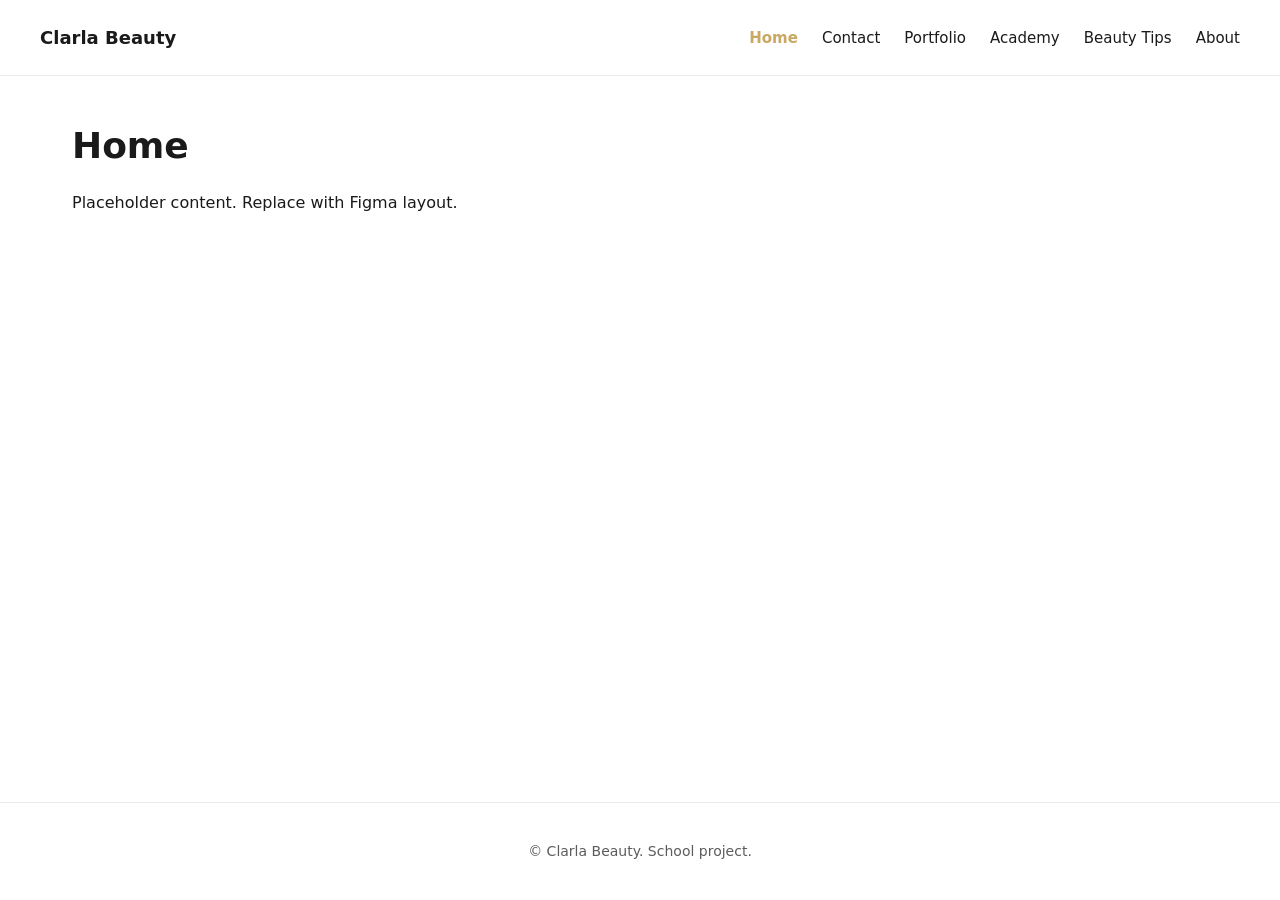
==== index.html @ 7d1fdd3d "add initial boilerplate with vanilla JS and CSS" ====
<!DOCTYPE html>
<html lang="en">
  <head>
    <meta charset="UTF-8" />
    <meta name="viewport" content="width=device-width, initial-scale=1.0" />
    <title>Clarla Beauty — Home</title>
    <link rel="stylesheet" href="css/global.css" />
    <link rel="stylesheet" href="css/pages/home.css" />
  </head>
  <body class="page-home">
    <header class="site-header">
      <div class="site-header__inner">
        <a class="site-logo" href="index.html">Clarla Beauty</a>
        <nav class="site-nav" aria-label="Main">
          <ul>
            <li><a href="index.html" aria-current="page">Home</a></li>
            <li><a href="contact.html">Contact</a></li>
            <li><a href="portfolio.html">Portfolio</a></li>
            <li><a href="academy.html">Academy</a></li>
            <li><a href="beauty-tips.html">Beauty Tips</a></li>
            <li><a href="about.html">About</a></li>
          </ul>
        </nav>
      </div>
    </header>

    <main class="site-main" id="main">
      <h1 class="page-title">Home</h1>
      <p>Placeholder content. Replace with Figma layout.</p>
    </main>

    <footer class="site-footer">
      <p>&copy; Clarla Beauty. School project.</p>
    </footer>

    <script src="js/main.js"></script>
  </body>
</html>
---- css/global.css ----
/* --------------------------------------------------------------------------
   Global: variables, reset, shared layout (nav, footer)
   Breakpoint: 1280px — below = mobile, 1280px+ = desktop
   -------------------------------------------------------------------------- */

:root {
  --bp-desktop: 1280px;

  --color-bg: #ffffff;
  --color-text: #1a1a1a;
  --color-text-muted: #5c5c5c;
  --color-accent: #c9a962;

  --font-sans: system-ui, -apple-system, "Segoe UI", Roboto, Helvetica, Arial,
    sans-serif;

  --space-xs: 0.5rem;
  --space-sm: 1rem;
  --space-md: 1.5rem;
  --space-lg: 2rem;
  --space-xl: 3rem;

  --header-height: 3.5rem;
  --content-max-width: 1200px;
}

*,
*::before,
*::after {
  box-sizing: border-box;
}

html {
  -webkit-text-size-adjust: 100%;
}

body {
  margin: 0;
  min-height: 100vh;
  display: flex;
  flex-direction: column;
  font-family: var(--font-sans);
  font-size: 1rem;
  line-height: 1.5;
  color: var(--color-text);
  background-color: var(--color-bg);
}

img {
  max-width: 100%;
  height: auto;
  display: block;
}

a {
  color: inherit;
  text-decoration-thickness: 1px;
  text-underline-offset: 0.2em;
}

a:hover {
  color: var(--color-accent);
}

/* Mobile-first: default styles apply below 1280px */
.site-header {
  position: sticky;
  top: 0;
  z-index: 100;
  min-height: var(--header-height);
  padding: var(--space-sm) var(--space-md);
  background-color: var(--color-bg);
  border-bottom: 1px solid rgba(0, 0, 0, 0.08);
}

.site-header__inner {
  max-width: var(--content-max-width);
  margin: 0 auto;
  display: flex;
  flex-wrap: wrap;
  align-items: center;
  justify-content: space-between;
  gap: var(--space-sm);
}

.site-logo {
  font-weight: 700;
  font-size: 1.125rem;
  text-decoration: none;
}

.site-logo:hover {
  color: var(--color-text);
}

.site-nav ul {
  list-style: none;
  margin: 0;
  padding: 0;
  display: flex;
  flex-wrap: wrap;
  gap: var(--space-sm) var(--space-md);
}

.site-nav a {
  text-decoration: none;
  font-size: 0.9375rem;
}

.site-nav a[aria-current="page"] {
  color: var(--color-accent);
  font-weight: 600;
}

.site-main {
  flex: 1;
  width: 100%;
  max-width: var(--content-max-width);
  margin: 0 auto;
  padding: var(--space-lg) var(--space-md);
}

.site-footer {
  margin-top: auto;
  padding: var(--space-md);
  border-top: 1px solid rgba(0, 0, 0, 0.08);
  font-size: 0.875rem;
  color: var(--color-text-muted);
  text-align: center;
}

.page-title {
  margin: 0 0 var(--space-md);
  font-size: 1.75rem;
  font-weight: 700;
  line-height: 1.2;
}

@media (min-width: 1280px) {
  .site-header {
    padding: var(--space-md) var(--space-lg);
  }

  .site-main {
    padding: var(--space-xl) var(--space-lg);
  }

  .page-title {
    font-size: 2.25rem;
  }
}
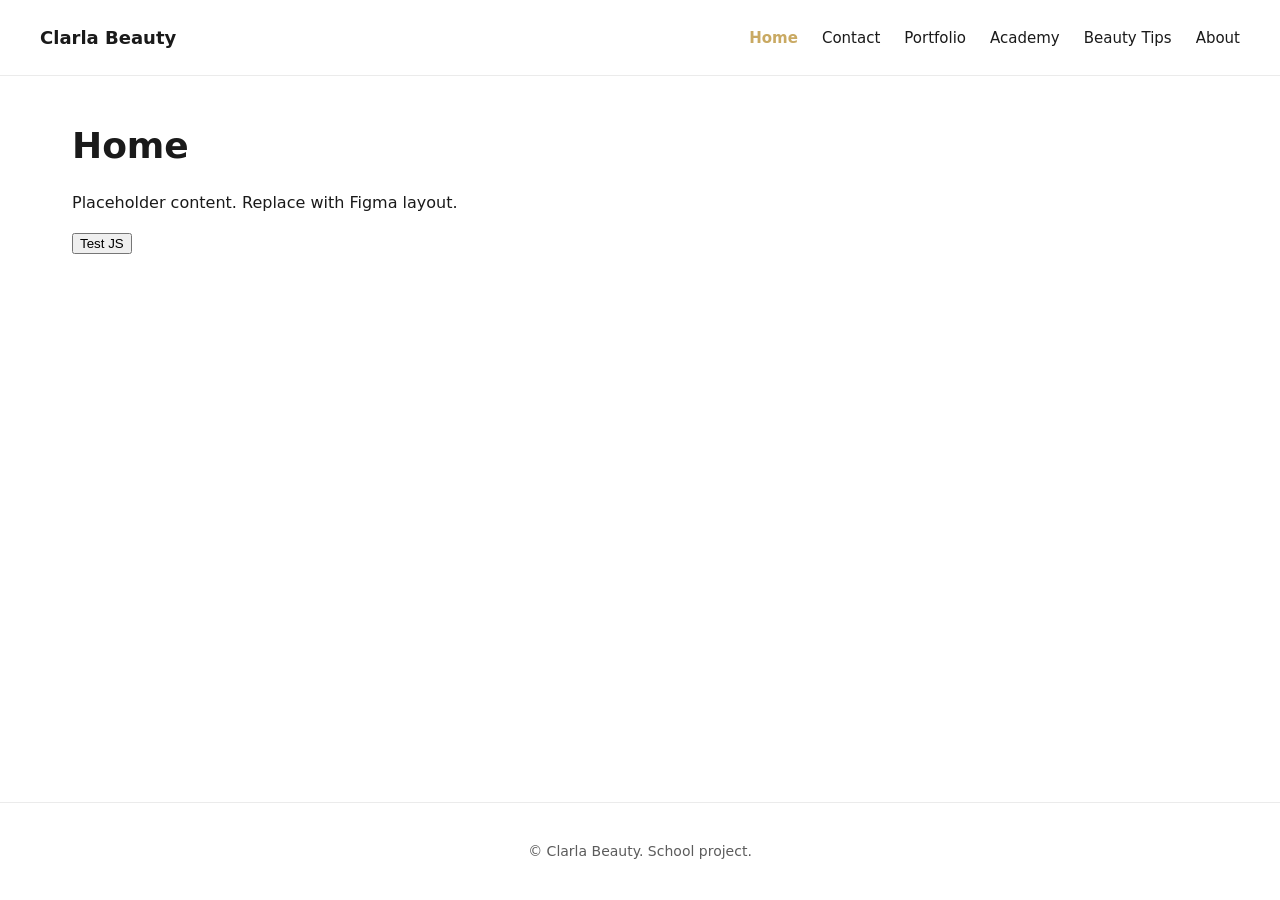
==== commit 1c6ef3d1: "add JS listening and test" ====
--- a/index.html
+++ b/index.html
@@ -27,6 +27,8 @@
     <main class="site-main" id="main">
       <h1 class="page-title">Home</h1>
       <p>Placeholder content. Replace with Figma layout.</p>
+
+      <button class="button" id="test-js">Test JS</button>
     </main>
 
     <footer class="site-footer">
--- a/css/pages/home.css
+++ b/css/pages/home.css
@@ -0,0 +1,4 @@
+/* Home — index.html */
+.page-home .site-main {
+  /* Page-specific layout overrides go here */
+}
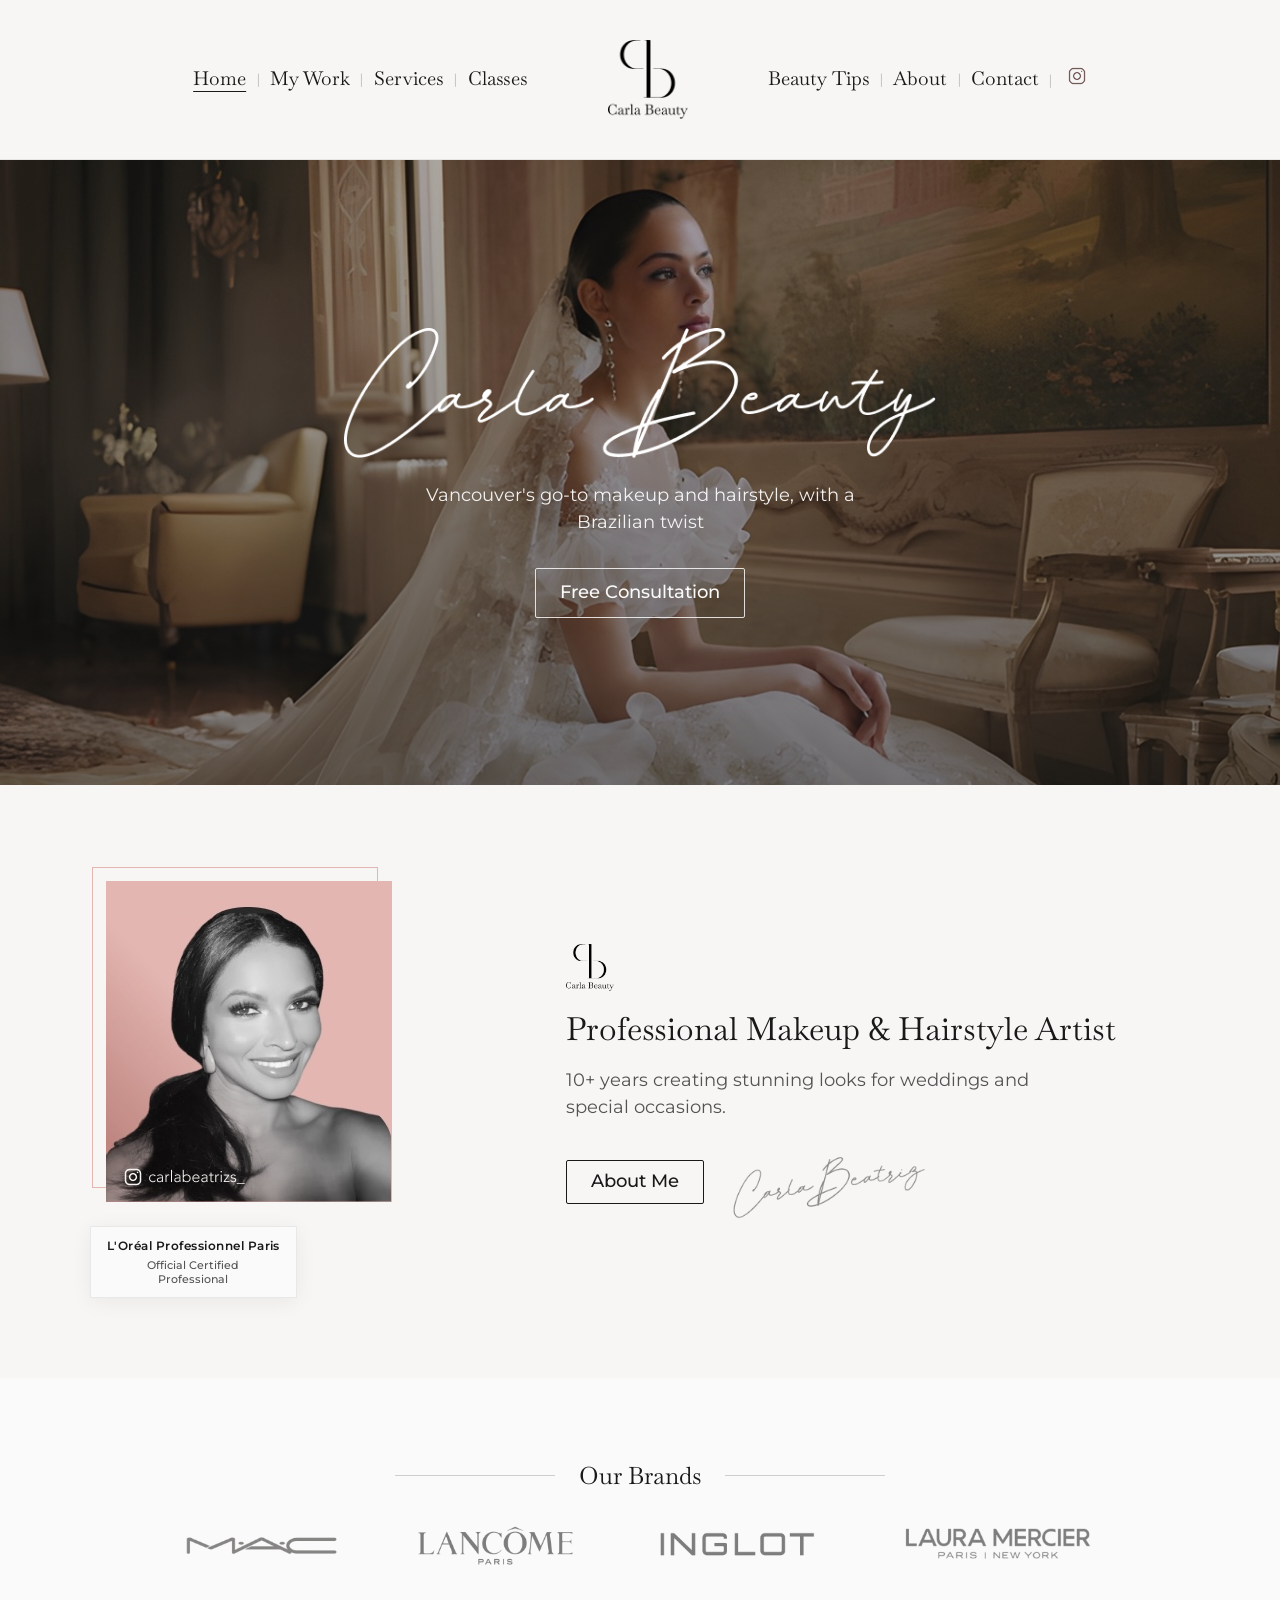
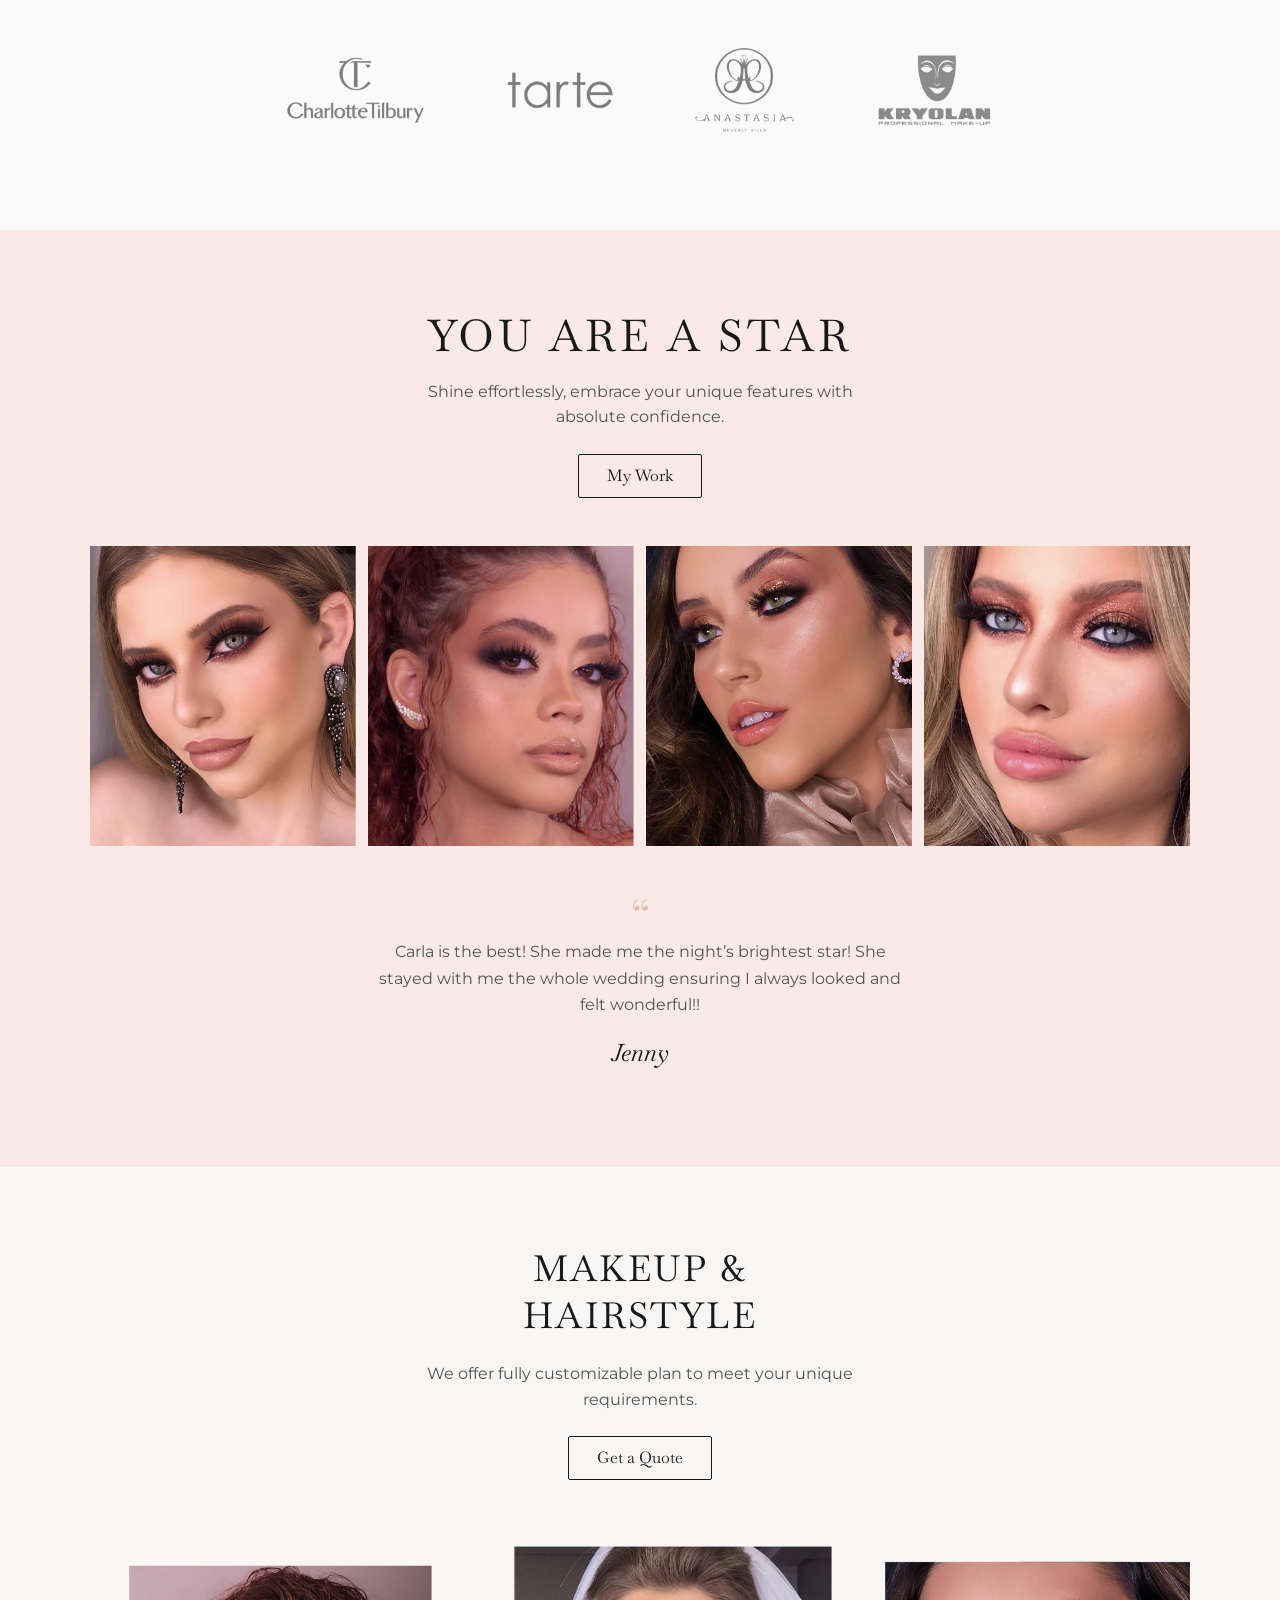
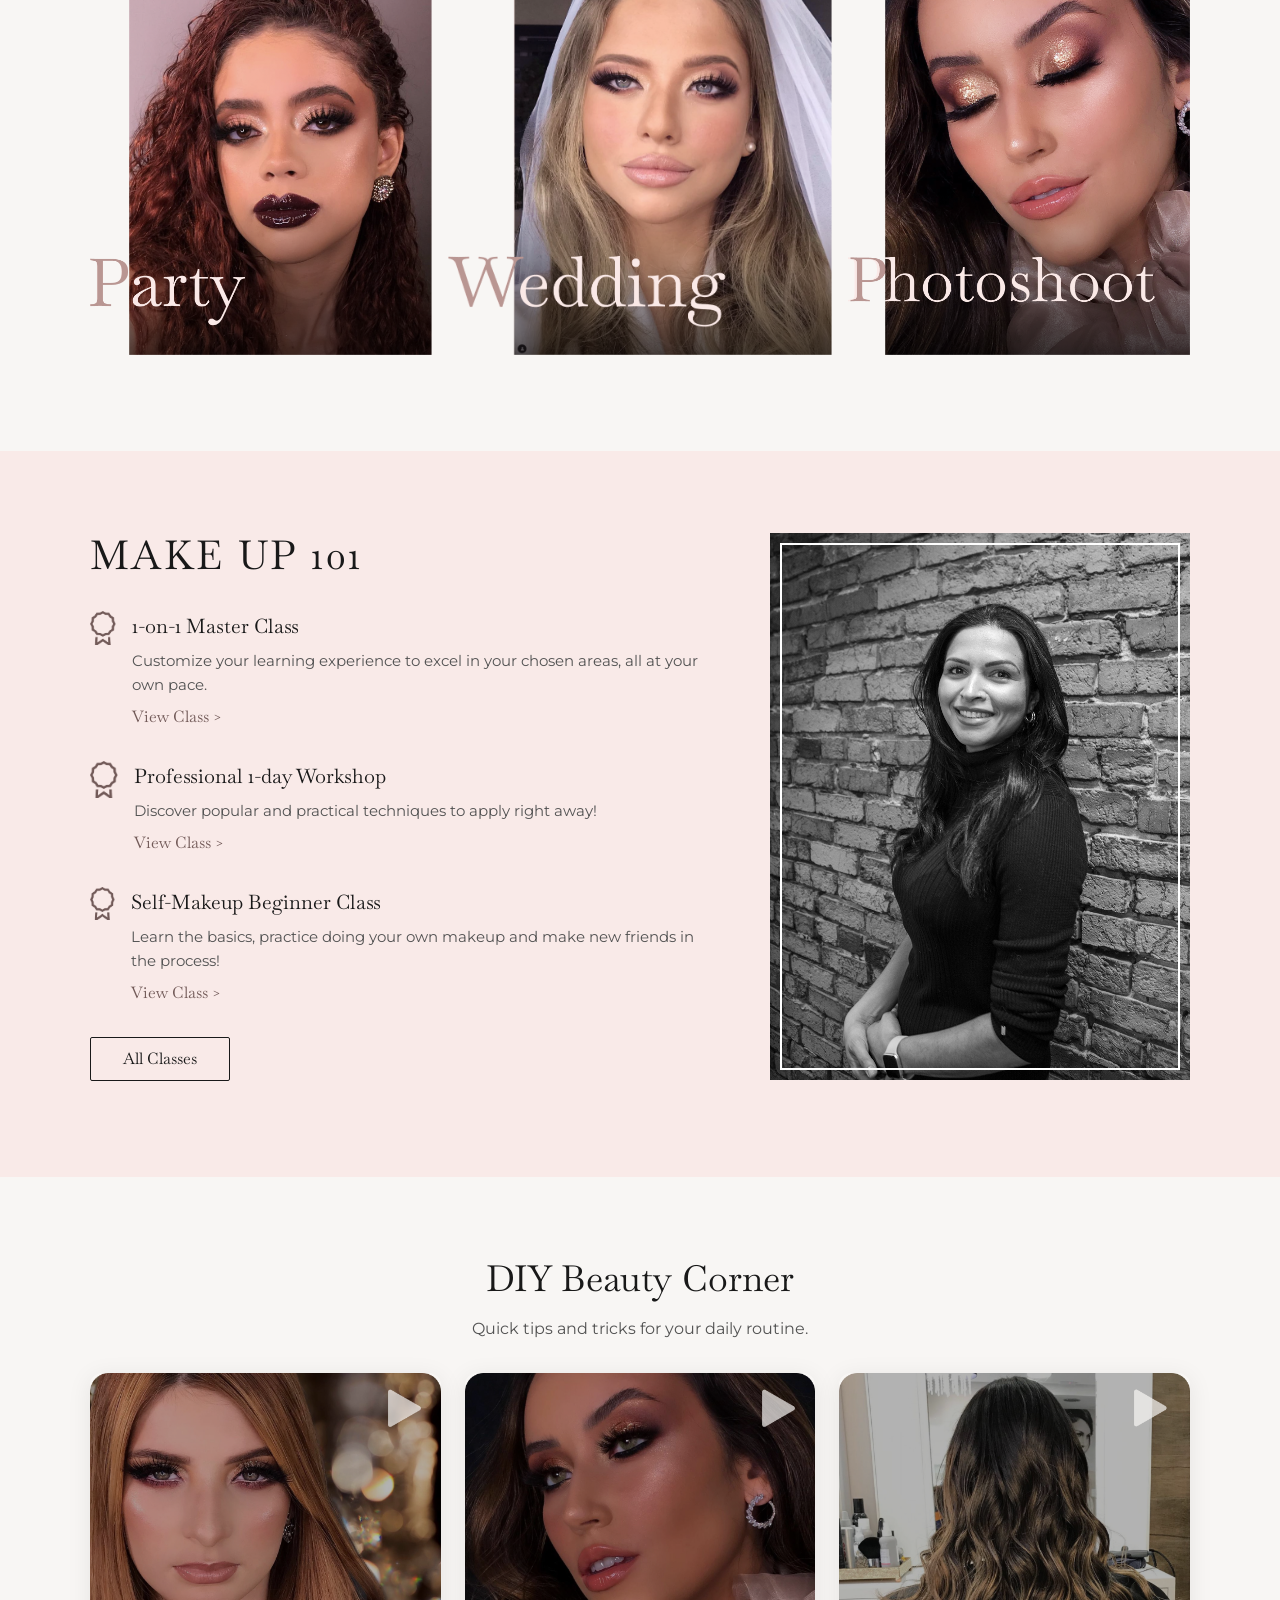
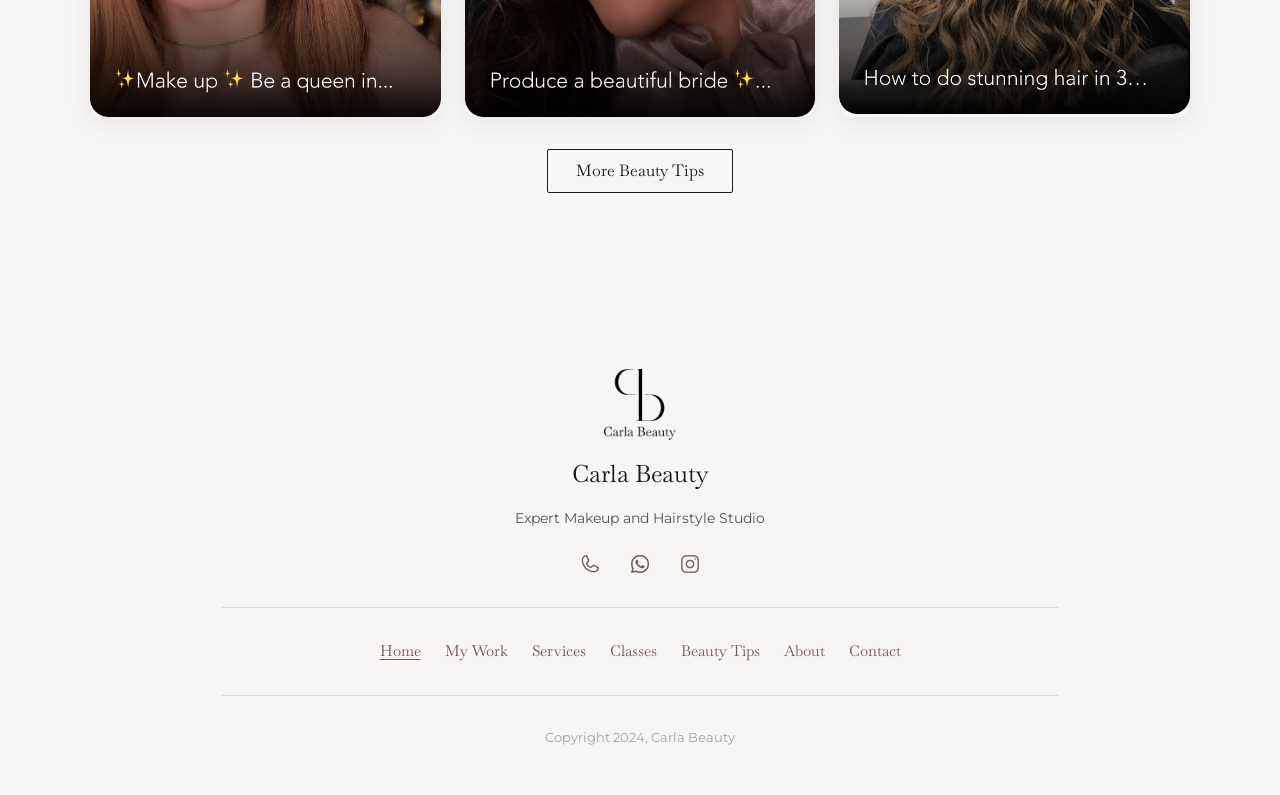
==== commit 739e8e97: "init homepage development" ====
--- a/index.html
+++ b/index.html
@@ -3,36 +3,545 @@
   <head>
     <meta charset="UTF-8" />
     <meta name="viewport" content="width=device-width, initial-scale=1.0" />
-    <title>Clarla Beauty — Home</title>
+    <title>Carla Beauty — Home</title>
+    <link rel="preconnect" href="https://fonts.googleapis.com" />
+    <link rel="preconnect" href="https://fonts.gstatic.com" crossorigin />
     <link rel="stylesheet" href="css/global.css" />
     <link rel="stylesheet" href="css/pages/home.css" />
   </head>
   <body class="page-home">
-    <header class="site-header">
-      <div class="site-header__inner">
-        <a class="site-logo" href="index.html">Clarla Beauty</a>
-        <nav class="site-nav" aria-label="Main">
+    <!-- NAV BAR -->
+    <header class="site-header site-header--split">
+      <div class="site-header__inner site-header__inner--split">
+        <button
+          type="button"
+          class="site-header__burger"
+          id="menu-open"
+          aria-expanded="false"
+          aria-controls="mobile-menu"
+          aria-label="Open menu"
+        >
+          <img
+            class="site-header__burger-icon"
+            src="assets/images/icon-burger.png"
+            width="22"
+            height="16"
+            alt=""
+          />
+        </button>
+
+        <nav class="site-nav site-nav--left site-nav--desktop" aria-label="Primary">
           <ul>
-            <li><a href="index.html" aria-current="page">Home</a></li>
-            <li><a href="contact.html">Contact</a></li>
-            <li><a href="portfolio.html">Portfolio</a></li>
-            <li><a href="academy.html">Academy</a></li>
+            <li>
+              <a href="index.html" aria-current="page">Home</a>
+            </li>
+            <li><a href="portfolio.html">My Work</a></li>
+            <li><a href="contact.html">Services</a></li>
+            <li><a href="academy.html">Classes</a></li>
+          </ul>
+        </nav>
+
+        <a class="site-logo site-logo--mark" href="index.html">
+          <img
+            src="assets/images/squared-logo.png"
+            width="120"
+            height="120"
+            alt="Carla Beauty — Home"
+          />
+        </a>
+
+        <nav class="site-nav site-nav--right site-nav--desktop" aria-label="Secondary">
+          <ul>
             <li><a href="beauty-tips.html">Beauty Tips</a></li>
             <li><a href="about.html">About</a></li>
+            <li><a href="contact.html">Contact</a></li>
+            <li>
+              <a
+                class="site-nav__social"
+                href="https://www.instagram.com/"
+                rel="noopener noreferrer"
+                target="_blank"
+                aria-label="Instagram"
+              >
+                <img
+                  class="site-nav__ig"
+                  src="assets/images/icon-instagram.png"
+                  width="20"
+                  height="20"
+                  alt=""
+                />
+              </a>
+            </li>
           </ul>
         </nav>
+
+        <a
+          class="site-header__ig-mobile"
+          href="https://www.instagram.com/"
+          rel="noopener noreferrer"
+          target="_blank"
+          aria-label="Instagram"
+        >
+          <img
+            class="site-header__ig-mobile-icon"
+            src="assets/images/icon-instagram.png"
+            width="22"
+            height="22"
+            alt=""
+          />
+        </a>
       </div>
     </header>
 
-    <main class="site-main" id="main">
-      <h1 class="page-title">Home</h1>
-      <p>Placeholder content. Replace with Figma layout.</p>
-
-      <button class="button" id="test-js">Test JS</button>
+    <!-- Full-screen mobile menu -->
+    <div
+      class="mobile-menu"
+      id="mobile-menu"
+      role="dialog"
+      aria-modal="true"
+      aria-labelledby="mobile-menu-title"
+      hidden
+    >
+      <div class="mobile-menu__panel">
+        <button
+          type="button"
+          class="mobile-menu__close"
+          id="menu-close"
+          aria-label="Close menu"
+        >
+          <img
+            class="mobile-menu__close-icon"
+            src="assets/images/icon-x.png"
+            width="22"
+            height="22"
+            alt=""
+          />
+        </button>
+
+        <h2 id="mobile-menu-title" class="visually-hidden">Main navigation</h2>
+
+        <a class="mobile-menu__logo" href="index.html">
+          <img
+            src="assets/images/squared-logo.png"
+            width="120"
+            height="120"
+            alt="Carla Beauty — Home"
+          />
+        </a>
+
+        <nav class="mobile-menu__nav" aria-label="Mobile">
+          <ul>
+            <li>
+              <a href="index.html" data-menu-link aria-current="page">Home</a>
+            </li>
+            <li><a href="portfolio.html" data-menu-link>My Work</a></li>
+            <li><a href="contact.html" data-menu-link>Services</a></li>
+            <li><a href="academy.html" data-menu-link>Classes</a></li>
+            <li><a href="beauty-tips.html" data-menu-link>Beauty Tips</a></li>
+            <li><a href="about.html" data-menu-link>About</a></li>
+            <li><a href="contact.html" data-menu-link>Contact</a></li>
+          </ul>
+        </nav>
+
+        <div class="mobile-menu__footer">
+          <div class="mobile-menu__social">
+            <a
+              class="mobile-menu__social-link"
+              href="tel:+16045550100"
+              aria-label="Phone"
+            >
+              <img
+                class="mobile-menu__social-img"
+                src="assets/images/icon-phone.png"
+                width="24"
+                height="24"
+                alt=""
+              />
+            </a>
+            <a
+              class="mobile-menu__social-link"
+              href="https://wa.me/"
+              rel="noopener noreferrer"
+              target="_blank"
+              aria-label="WhatsApp"
+            >
+              <img
+                class="mobile-menu__social-img"
+                src="assets/images/icon-whatsapp.png"
+                width="24"
+                height="24"
+                alt=""
+              />
+            </a>
+            <a
+              class="mobile-menu__social-link"
+              href="https://www.instagram.com/"
+              rel="noopener noreferrer"
+              target="_blank"
+              aria-label="Instagram"
+            >
+              <img
+                class="mobile-menu__social-img"
+                src="assets/images/icon-instagram.png"
+                width="24"
+                height="24"
+                alt=""
+              />
+            </a>
+          </div>
+          <p class="mobile-menu__tagline">Expert Makeup and Hairstyle Studio</p>
+        </div>
+      </div>
+    </div>
+
+    <main id="main" class="site-main site-main--home">
+      <!-- HERO SECTION -->
+      <section class="home-hero" aria-labelledby="home-hero-heading">
+        <div class="home-hero__bg" aria-hidden="true"></div>
+        <div class="home-hero__content">
+          <h1 id="home-hero-heading" class="visually-hidden">Carla Beauty</h1>
+          <img
+            class="home-hero__script"
+            src="assets/images/home/Scripted%20Text%20-%20Carla%20Beauty.png"
+            width="610"
+            height="190"
+            alt="Carla Beauty"
+          />
+          <p class="home-hero__tagline">
+            Vancouver's go-to makeup and hairstyle, with a Brazilian twist
+          </p>
+          <a class="home-hero__cta" href="contact.html">Free Consultation</a>
+        </div>
+      </section>
+
+      <!-- ABOUT SECTION -->
+      <section class="home-about" aria-labelledby="home-about-heading">
+        <div class="home-about__inner">
+          <div class="home-about__media">
+            <div class="home-about__frame">
+              <img
+                class="home-about__photo"
+                src="assets/images/home/Profile%20Picture.jpg"
+                width="480"
+                height="600"
+                alt="Portrait of the makeup artist"
+                loading="lazy"
+              />
+            </div>
+            <div class="home-about__badge" role="group" aria-label="Certification">
+              <span class="home-about__badge-brand">L'Oréal Professionnel Paris</span>
+              <span class="home-about__badge-text">Official Certified Professional</span>
+            </div>
+          </div>
+
+          <div class="home-about__copy">
+            <p class="home-about__monogram" aria-hidden="true">
+              <img
+                src="assets/images/squared-logo.png"
+                width="56"
+                height="56"
+                alt=""
+              />
+            </p>
+            <h2 id="home-about-heading" class="home-about__title">
+              Professional Makeup &amp; Hairstyle Artist
+            </h2>
+            <p class="home-about__body">
+              10+ years creating stunning looks for weddings and special occasions.
+            </p>
+            <div class="home-about__actions">
+              <a class="home-about__btn" href="about.html">About Me</a>
+              <img
+                class="home-about__signature"
+                src="assets/images/home/CarlaBeatriz%20Signature.png"
+                width="200"
+                height="48"
+                alt="Carla Beatriz"
+                loading="lazy"
+              />
+            </div>
+          </div>
+        </div>
+      </section>
+
+      <section class="home-brands" aria-labelledby="home-brands-heading">
+        <div class="home-brands__inner">
+          <h2 id="home-brands-heading" class="home-brands__title">
+            <span class="home-brands__line" aria-hidden="true"></span>
+            <span class="home-brands__label">Our Brands</span>
+            <span class="home-brands__line" aria-hidden="true"></span>
+          </h2>
+          <div class="home-brands__grid">
+            <img
+              src="assets/images/home/our-brands.png"
+              width="1100"
+              height="360"
+              alt="Brand partners: MAC, Lancôme, Inglot, Laura Mercier, Charlotte Tilbury, Tarte, Anastasia Beverly Hills, Kryolan"
+              loading="lazy"
+            />
+          </div>
+        </div>
+      </section>
+
+      <section class="home-star" aria-labelledby="home-star-heading">
+        <div class="home-star__inner">
+          <h2 id="home-star-heading" class="home-star__title">You are a star</h2>
+          <p class="home-star__lede">
+            Shine effortlessly, embrace your unique features with absolute confidence.
+          </p>
+          <a class="home-star__btn" href="portfolio.html">My Work</a>
+
+          <div class="home-star__gallery">
+            <img
+              src="assets/images/home/gallery-1.jpg"
+              width="400"
+              height="300"
+              alt="Makeup look gallery image 1"
+              loading="lazy"
+            />
+            <img
+              src="assets/images/home/gallery-2.jpg"
+              width="400"
+              height="300"
+              alt="Makeup look gallery image 2"
+              loading="lazy"
+            />
+            <img
+              src="assets/images/home/gallery-3.jpg"
+              width="400"
+              height="300"
+              alt="Makeup look gallery image 3"
+              loading="lazy"
+            />
+            <img
+              src="assets/images/home/gallery-4.jpg"
+              width="400"
+              height="300"
+              alt="Makeup look gallery image 4"
+              loading="lazy"
+            />
+          </div>
+
+          <figure class="home-star__testimonial">
+            <blockquote class="home-star__quote">
+              <span class="home-star__quote-mark" aria-hidden="true">“</span>
+              Carla is the best! She made me the night’s brightest star! She stayed with me
+              the whole wedding ensuring I always looked and felt wonderful!!
+            </blockquote>
+            <figcaption class="home-star__quote-name">Jenny</figcaption>
+          </figure>
+        </div>
+      </section>
+
+      <section class="home-services" aria-labelledby="home-services-heading">
+        <div class="home-services__inner">
+          <h2 id="home-services-heading" class="home-services__title">
+            <span class="home-services__title-line">Makeup &amp;</span>
+            <span class="home-services__title-line">Hairstyle</span>
+          </h2>
+          <p class="home-services__lede">
+            We offer fully customizable plan to meet your unique requirements.
+          </p>
+          <a class="home-services__btn" href="contact.html">Get a Quote</a>
+
+          <div class="home-services__grid">
+            <img
+              class="home-services__cat home-services__cat--party"
+              src="assets/images/home/category-1-party.png"
+              width="400"
+              height="560"
+              alt="Party makeup and hairstyle"
+              loading="lazy"
+            />
+            <img
+              class="home-services__cat home-services__cat--wedding"
+              src="assets/images/home/category-2-wedding.png"
+              width="400"
+              height="640"
+              alt="Wedding makeup and hairstyle"
+              loading="lazy"
+            />
+            <img
+              class="home-services__cat home-services__cat--shoot"
+              src="assets/images/home/category-3-photoshoot.png"
+              width="400"
+              height="560"
+              alt="Photoshoot makeup and hairstyle"
+              loading="lazy"
+            />
+          </div>
+        </div>
+      </section>
+
+      <section class="home-academy" aria-labelledby="home-academy-heading">
+        <div class="home-academy__inner">
+          <div class="home-academy__content">
+            <h2 id="home-academy-heading" class="home-academy__title">Make Up 101</h2>
+            <ul class="home-academy__list">
+              <li class="home-academy__item">
+                <span class="home-academy__item-icon" aria-hidden="true">
+                  <img
+                    src="assets/images/icon-ribbon.png"
+                    width="28"
+                    height="28"
+                    alt=""
+                  />
+                </span>
+                <div class="home-academy__item-body">
+                  <h3 class="home-academy__item-title">1-on-1 Master Class</h3>
+                  <p class="home-academy__item-text">
+                    Customize your learning experience to excel in your chosen areas, all at your own pace.
+                  </p>
+                  <a class="home-academy__item-link" href="academy.html">View Class &gt;</a>
+                </div>
+              </li>
+              <li class="home-academy__item">
+                <span class="home-academy__item-icon" aria-hidden="true">
+                  <img
+                    src="assets/images/icon-ribbon.png"
+                    width="28"
+                    height="28"
+                    alt=""
+                  />
+                </span>
+                <div class="home-academy__item-body">
+                  <h3 class="home-academy__item-title">Professional 1-day Workshop</h3>
+                  <p class="home-academy__item-text">
+                    Discover popular and practical techniques to apply right away!
+                  </p>
+                  <a class="home-academy__item-link" href="academy.html">View Class &gt;</a>
+                </div>
+              </li>
+              <li class="home-academy__item">
+                <span class="home-academy__item-icon" aria-hidden="true">
+                  <img
+                    src="assets/images/icon-ribbon.png"
+                    width="28"
+                    height="28"
+                    alt=""
+                  />
+                </span>
+                <div class="home-academy__item-body">
+                  <h3 class="home-academy__item-title">Self-Makeup Beginner Class</h3>
+                  <p class="home-academy__item-text">
+                    Learn the basics, practice doing your own makeup and make new friends in the process!
+                  </p>
+                  <a class="home-academy__item-link" href="academy.html">View Class &gt;</a>
+                </div>
+              </li>
+            </ul>
+            <a class="home-academy__btn-all" href="academy.html">All Classes</a>
+          </div>
+          <div class="home-academy__media">
+            <div class="home-academy__frame">
+              <img
+                class="home-academy__portrait"
+                src="assets/images/home/portrait.jpg"
+                width="520"
+                height="700"
+                alt="Portrait of Carla at a makeup session"
+                loading="lazy"
+              />
+            </div>
+          </div>
+        </div>
+      </section>
+
+      <section class="home-diy" aria-labelledby="home-diy-heading">
+        <div class="home-diy__inner">
+          <h2 id="home-diy-heading" class="home-diy__title">DIY Beauty Corner</h2>
+          <p class="home-diy__subtitle">Quick tips and tricks for your daily routine.</p>
+          <div class="home-diy__grid">
+            <a class="home-diy__card" href="beauty-tips.html">
+              <img
+                src="assets/images/home/video-1.png"
+                width="400"
+                height="300"
+                alt="Beauty tip video: makeup tutorial preview"
+                loading="lazy"
+              />
+            </a>
+            <a class="home-diy__card" href="beauty-tips.html">
+              <img
+                src="assets/images/home/video-2.png"
+                width="400"
+                height="300"
+                alt="Beauty tip video: bridal look preview"
+                loading="lazy"
+              />
+            </a>
+            <a class="home-diy__card" href="beauty-tips.html">
+              <img
+                src="assets/images/home/video-3.png"
+                width="400"
+                height="300"
+                alt="Beauty tip video: hair styling preview"
+                loading="lazy"
+              />
+            </a>
+          </div>
+          <a class="home-diy__btn" href="beauty-tips.html">More Beauty Tips</a>
+        </div>
+      </section>
     </main>
 
-    <footer class="site-footer">
-      <p>&copy; Clarla Beauty. School project.</p>
+    <footer class="site-footer site-footer--home">
+      <div class="site-footer__inner">
+        <div class="site-footer__brand">
+          <a class="site-footer__logo-link" href="index.html">
+            <img
+              class="site-footer__logo-img"
+              src="assets/images/squared-logo.png"
+              width="72"
+              height="72"
+              alt=""
+            />
+            <span class="site-footer__wordmark">Carla Beauty</span>
+          </a>
+          <p class="site-footer__tagline">Expert Makeup and Hairstyle Studio</p>
+          <div class="site-footer__socials">
+            <a class="site-footer__social" href="tel:+16045550100" aria-label="Phone">
+              <img src="assets/images/icon-phone.png" width="22" height="22" alt="" />
+            </a>
+            <a
+              class="site-footer__social"
+              href="https://wa.me/"
+              rel="noopener noreferrer"
+              target="_blank"
+              aria-label="WhatsApp"
+            >
+              <img src="assets/images/icon-whatsapp.png" width="22" height="22" alt="" />
+            </a>
+            <a
+              class="site-footer__social"
+              href="https://www.instagram.com/"
+              rel="noopener noreferrer"
+              target="_blank"
+              aria-label="Instagram"
+            >
+              <img src="assets/images/icon-instagram.png" width="22" height="22" alt="" />
+            </a>
+          </div>
+        </div>
+
+        <hr class="site-footer__rule" />
+
+        <nav class="site-footer__nav" aria-label="Footer">
+          <ul class="site-footer__nav-list">
+            <li><a href="index.html" aria-current="page">Home</a></li>
+            <li><a href="portfolio.html">My Work</a></li>
+            <li><a href="contact.html">Services</a></li>
+            <li><a href="academy.html">Classes</a></li>
+            <li><a href="beauty-tips.html">Beauty Tips</a></li>
+            <li><a href="about.html">About</a></li>
+            <li><a href="contact.html">Contact</a></li>
+          </ul>
+        </nav>
+
+        <hr class="site-footer__rule" />
+
+        <p class="site-footer__copy">Copyright 2024, Carla Beauty</p>
+      </div>
     </footer>
 
     <script src="js/main.js"></script>
--- a/css/global.css
+++ b/css/global.css
@@ -3,16 +3,33 @@
    Breakpoint: 1280px — below = mobile, 1280px+ = desktop
    -------------------------------------------------------------------------- */
 
+/* Baskervville & Montserrat fonts */
+/* Using Montserrat instead of Avenir (not in Google Fonts) */
+@import url("https://fonts.googleapis.com/css2?family=Baskervville:ital@0;1&family=Montserrat:ital,wght@0,400;0,500;0,600;1,400&display=swap");
+
 :root {
   --bp-desktop: 1280px;
 
-  --color-bg: #ffffff;
-  --color-text: #1a1a1a;
-  --color-text-muted: #5c5c5c;
-  --color-accent: #c9a962;
+  /* BC Beauty palette (style guide) */
+  --color-brand-black: #191919;
+  --color-bold-main: #725a58;
+  --color-accent-pink: #e3b6b1;
+  --color-light-pink: #fae9e7;
+  --color-pale-white: #f8f6f4;
+  --color-paper-white: #fbfafa;
+  --color-mid-grey: #a3a3a3;
+  --color-dark-grey: #535353;
+  --color-dark-pink: #b99692;
+  --color-brown: #a06d67;
 
-  --font-sans: system-ui, -apple-system, "Segoe UI", Roboto, Helvetica, Arial,
-    sans-serif;
+  --color-bg: var(--color-pale-white);
+  --color-text: var(--color-brand-black);
+  --color-text-muted: var(--color-dark-grey);
+  --color-accent: var(--color-bold-main);
+
+  --font-sans: "Montserrat", system-ui, -apple-system, "Segoe UI", Roboto,
+    Helvetica, Arial, sans-serif;
+  --font-serif: "Baskervville", Georgia, "Times New Roman", serif;
 
   --space-xs: 0.5rem;
   --space-sm: 1rem;
@@ -59,7 +76,7 @@
 }
 
 a:hover {
-  color: var(--color-accent);
+  color: var(--color-bold-main);
 }
 
 /* Mobile-first: default styles apply below 1280px */
@@ -69,8 +86,8 @@
   z-index: 100;
   min-height: var(--header-height);
   padding: var(--space-sm) var(--space-md);
-  background-color: var(--color-bg);
-  border-bottom: 1px solid rgba(0, 0, 0, 0.08);
+  background-color: var(--color-pale-white);
+  border-bottom: 1px solid rgba(25, 25, 25, 0.08);
 }
 
 .site-header__inner {
--- a/css/pages/home.css
+++ b/css/pages/home.css
@@ -1,4 +1,1291 @@
-/* Home — index.html */
-.page-home .site-main {
-  /* Page-specific layout overrides go here */
-}
+/* Home — index.html (BC Beauty first fold + brands; matches style guide) */
+
+.page-home .visually-hidden {
+  position: absolute;
+  width: 1px;
+  height: 1px;
+  padding: 0;
+  margin: -1px;
+  overflow: hidden;
+  clip: rect(0, 0, 0, 0);
+  white-space: nowrap;
+  border: 0;
+}
+
+/* —— Header: desktop split nav | mobile burger + logo + IG —— */
+.page-home .site-header--split {
+  border-bottom: 1px solid rgba(25, 25, 25, 0.08);
+}
+
+.page-home .site-header__inner--split {
+  max-width: 1400px;
+  margin: 0 auto;
+  padding: 0.75rem var(--space-md);
+  display: grid;
+  grid-template-columns: auto 1fr auto;
+  align-items: center;
+  gap: 0;
+}
+
+.page-home .site-header__burger {
+  display: flex;
+  align-items: center;
+  justify-content: center;
+  width: 44px;
+  height: 44px;
+  margin: 0;
+  padding: 0;
+  border: none;
+  background: transparent;
+  cursor: pointer;
+}
+
+.page-home .site-header__burger:hover .site-header__burger-icon {
+  opacity: 0.75;
+}
+
+.page-home .site-header__burger-icon {
+  display: block;
+  width: 22px;
+  height: auto;
+}
+
+.page-home .site-header__ig-mobile {
+  display: flex;
+  align-items: center;
+  justify-content: center;
+  width: 44px;
+  height: 44px;
+  color: var(--color-brand-black);
+  text-decoration: none;
+}
+
+.page-home .site-header__ig-mobile:hover .site-header__ig-mobile-icon {
+  opacity: 0.75;
+}
+
+.page-home .site-header__ig-mobile-icon {
+  display: block;
+  width: 22px;
+  height: auto;
+}
+
+.page-home .site-logo--mark {
+  justify-self: center;
+  display: block;
+  flex-shrink: 0;
+  line-height: 0;
+}
+
+.page-home .site-logo--mark img {
+  display: block;
+  width: 80px;
+  height: auto;
+}
+
+@media (min-width: 1280px) {
+  .page-home .site-header__inner--split {
+    display: flex;
+    flex-direction: row;
+    flex-wrap: nowrap;
+    align-items: center;
+    justify-content: center;
+    gap: 80px;
+  }
+
+  .page-home .site-header__burger,
+  .page-home .site-header__ig-mobile {
+    display: none;
+  }
+
+  .page-home .site-logo--mark {
+    justify-self: auto;
+  }
+}
+
+@media (max-width: 1279.98px) {
+  .page-home .site-header--split {
+    background: #ffffff;
+  }
+
+  .page-home .site-nav--desktop {
+    display: none;
+  }
+}
+
+.page-home .site-nav--left ul,
+.page-home .site-nav--right ul {
+  list-style: none;
+  margin: 0;
+  padding: 0;
+  display: flex;
+  flex-wrap: wrap;
+  align-items: center;
+  justify-content: center;
+  gap: 0;
+}
+
+.page-home .site-nav--left li + li::before,
+.page-home .site-nav--right li + li::before {
+  content: "|";
+  margin: 0 0.65rem;
+  color: var(--color-mid-grey);
+  font-weight: 400;
+  font-family: var(--font-serif);
+  font-size: 0.85rem;
+}
+
+.page-home .site-nav a {
+  font-family: var(--font-serif);
+  font-size: 1.2rem;
+  color: var(--color-brand-black);
+  text-decoration: none;
+}
+
+.page-home .site-nav a:hover {
+  color: var(--color-bold-main);
+}
+
+.page-home .site-nav a[aria-current="page"] {
+  text-decoration: underline;
+  text-underline-offset: 0.35rem;
+  text-decoration-thickness: 1px;
+  font-weight: 400;
+  color: var(--color-brand-black);
+}
+
+.page-home .site-nav__social {
+  display: inline-flex;
+  align-items: center;
+  justify-content: center;
+  color: var(--color-brand-black);
+  text-decoration: none;
+}
+
+.page-home .site-nav__social:hover .site-nav__ig {
+  opacity: 0.75;
+}
+
+.page-home .site-nav__ig {
+  display: block;
+  width: 20px;
+  height: auto;
+}
+
+/* —— Full-screen mobile menu —— */
+body.page-home.menu-open {
+  overflow: hidden;
+}
+
+.mobile-menu {
+  position: fixed;
+  inset: 0;
+  z-index: 1000;
+  background: var(--color-pale-white);
+  overflow-y: auto;
+  -webkit-overflow-scrolling: touch;
+}
+
+.mobile-menu[hidden] {
+  display: none !important;
+}
+
+.mobile-menu__panel {
+  position: relative;
+  min-height: 100%;
+  display: flex;
+  flex-direction: column;
+  align-items: center;
+  padding: 4.5rem var(--space-md) var(--space-xl);
+  text-align: center;
+}
+
+.mobile-menu__close {
+  position: absolute;
+  top: 1rem;
+  left: 1rem;
+  width: 44px;
+  height: 44px;
+  margin: 0;
+  padding: 0;
+  border: none;
+  background: transparent;
+  cursor: pointer;
+  display: flex;
+  align-items: center;
+  justify-content: center;
+}
+
+.mobile-menu__close:hover .mobile-menu__close-icon {
+  opacity: 0.75;
+}
+
+.mobile-menu__close-icon {
+  display: block;
+  width: 22px;
+  height: auto;
+}
+
+.mobile-menu__logo {
+  display: block;
+  line-height: 0;
+  margin-bottom: var(--space-lg);
+}
+
+.mobile-menu__logo img {
+  width: 100px;
+  height: auto;
+}
+
+.mobile-menu__nav ul {
+  list-style: none;
+  margin: 0;
+  padding: 0;
+}
+
+.mobile-menu__nav li {
+  margin: 0 0 1.35rem;
+}
+
+.mobile-menu__nav a {
+  font-family: var(--font-serif);
+  font-size: 2rem;
+  font-weight: 400;
+  color: var(--color-bold-main);
+  text-decoration: none;
+}
+
+.mobile-menu__nav a:hover,
+.mobile-menu__nav a:focus-visible {
+  color: var(--color-brand-black);
+}
+
+.mobile-menu__footer {
+  margin-top: auto;
+  padding-top: var(--space-xl);
+  width: 100%;
+  max-width: 360px;
+}
+
+.mobile-menu__social {
+  display: flex;
+  align-items: center;
+  justify-content: center;
+  gap: 2rem;
+  margin-bottom: var(--space-md);
+}
+
+.mobile-menu__social-link {
+  display: flex;
+  align-items: center;
+  justify-content: center;
+  color: var(--color-brand-black);
+  text-decoration: none;
+}
+
+.mobile-menu__social-link:hover .mobile-menu__social-img {
+  opacity: 0.75;
+}
+
+.mobile-menu__social-img {
+  display: block;
+  width: 24px;
+  height: auto;
+}
+
+.mobile-menu__tagline {
+  margin: 0;
+  font-family: var(--font-sans);
+  font-size: 0.8125rem;
+  font-weight: 400;
+  line-height: 1.5;
+  color: var(--color-dark-grey);
+}
+
+@media (min-width: 1280px) {
+  .mobile-menu {
+    display: none !important;
+  }
+}
+
+/* Main: full width */
+.page-home .site-main--home {
+  max-width: none;
+  margin: 0;
+  padding: 0;
+  width: 100%;
+}
+
+/* —— Hero —— */
+.home-hero {
+  position: relative;
+  height: 625px;
+  min-height: 625px;
+  display: flex;
+  align-items: center;
+  justify-content: center;
+  text-align: center;
+  color: var(--color-paper-white);
+}
+
+.home-hero__bg {
+  position: absolute;
+  inset: 0;
+  background-color: #2a2422;
+  background-image: linear-gradient(
+      180deg,
+      rgba(25, 25, 25, 0.35) 0%,
+      rgba(25, 25, 25, 0.55) 100%
+    ),
+    url("../../assets/images/home/hero-background.jpg");
+  background-size: cover;
+  background-position: center 30%;
+}
+
+.home-hero__content {
+  position: relative;
+  z-index: 1;
+  max-width: min(100%, 640px);
+  padding: var(--space-sm) var(--space-md);
+  display: flex;
+  flex-direction: column;
+  align-items: center;
+  gap: var(--space-md);
+}
+
+.home-hero__script {
+  width: min(100%, 610px);
+  height: auto;
+}
+
+.home-hero__tagline {
+  margin: 0;
+  font-family: var(--font-sans);
+  font-size: 1.125rem;
+  font-weight: 400;
+  line-height: 1.5;
+  max-width: 36ch;
+  color: rgba(251, 250, 250, 0.95);
+}
+
+.home-hero__cta {
+  display: inline-flex;
+  align-items: center;
+  justify-content: center;
+  margin-top: var(--space-xs);
+  padding: 0.65rem 1.5rem;
+  font-family: var(--font-sans);
+  font-size: 1.125rem;
+  font-weight: 500;
+  line-height: 1.5;
+  color: var(--color-paper-white);
+  text-decoration: none;
+  border: 1px solid rgba(251, 250, 250, 0.85);
+  border-radius: 2px;
+  background: transparent;
+  transition: background-color 0.2s ease, color 0.2s ease;
+}
+
+.home-hero__cta:hover {
+  background: rgba(251, 250, 250, 0.12);
+  color: var(--color-paper-white);
+}
+
+/* —— About —— */
+.home-about {
+  background: var(--color-pale-white);
+  padding: var(--space-xl) var(--space-md);
+}
+
+.home-about__inner {
+  max-width: 1100px;
+  margin: 0 auto;
+  display: flex;
+  flex-direction: column;
+  gap: var(--space-xl);
+  align-items: center;
+}
+
+.home-about__copy {
+  order: 1;
+}
+
+.home-about__media {
+  order: 2;
+  display: flex;
+  flex-direction: column;
+  align-items: center;
+  gap: var(--space-md);
+  width: 100%;
+}
+
+.home-about__frame {
+  position: relative;
+  display: inline-block;
+  background: var(--color-light-pink);
+  padding: 0;
+  margin: 1rem 0 0 1rem;
+}
+
+.home-about__frame::before {
+  content: "";
+  position: absolute;
+  top: -14px;
+  left: -14px;
+  right: 14px;
+  bottom: 14px;
+  border: 1px solid var(--color-accent-pink);
+  pointer-events: none;
+  z-index: 0;
+}
+
+.home-about__photo {
+  position: relative;
+  z-index: 1;
+  display: block;
+  width: 100%;
+  max-width: 380px;
+  height: auto;
+  object-fit: cover;
+}
+
+.home-about__badge {
+  display: flex;
+  flex-direction: row;
+  flex-wrap: wrap;
+  align-items: center;
+  justify-content: center;
+  gap: 0.5rem 1rem;
+  padding: 0.65rem 1rem;
+  background: var(--color-paper-white);
+  border: 1px solid rgba(25, 25, 25, 0.08);
+  box-shadow: 0 4px 20px rgba(25, 25, 25, 0.06);
+  text-align: center;
+  max-width: 100%;
+}
+
+.home-about__badge-brand {
+  font-family: var(--font-sans);
+  font-size: 0.65rem;
+  font-weight: 600;
+  letter-spacing: 0.03em;
+  color: var(--color-brand-black);
+}
+
+.home-about__badge-text {
+  font-family: var(--font-sans);
+  font-size: 0.65rem;
+  font-weight: 500;
+  color: var(--color-dark-grey);
+  line-height: 1.3;
+}
+
+.home-about__copy {
+  text-align: center;
+}
+
+.home-about__monogram {
+  margin: 0 0 var(--space-sm);
+}
+
+.home-about__monogram img {
+  margin: 0 auto;
+  width: 48px;
+  height: auto;
+}
+
+.home-about__title {
+  margin: 0 0 var(--space-sm);
+  font-family: var(--font-serif);
+  font-size: 2rem;
+  font-weight: 400;
+  line-height: 1.35;
+  color: var(--color-brand-black);
+}
+
+.home-about__body {
+  margin: 0 0 var(--space-md);
+  font-family: var(--font-sans);
+  font-size: 1.125rem;
+  line-height: 1.5;
+  color: var(--color-dark-grey);
+  max-width: 42ch;
+  margin-left: auto;
+  margin-right: auto;
+}
+
+.home-about__actions {
+  display: flex;
+  flex-wrap: wrap;
+  align-items: center;
+  justify-content: center;
+  gap: var(--space-md);
+}
+
+.home-about__btn {
+  display: inline-flex;
+  align-items: center;
+  justify-content: center;
+  min-height: 2.75rem;
+  padding: 0 1.5rem;
+  font-family: var(--font-sans);
+  font-size: 1.125rem;
+  font-weight: 500;
+  line-height: 1.5;
+  color: var(--color-brand-black);
+  text-decoration: none;
+  border: 1px solid var(--color-brand-black);
+  border-radius: 2px;
+  background: transparent;
+  transition: background-color 0.2s ease, color 0.2s ease;
+}
+
+.home-about__btn:hover {
+  background: var(--color-brand-black);
+  color: var(--color-paper-white);
+}
+
+.home-about__signature {
+  width: min(200px, 45vw);
+  height: auto;
+}
+
+/* —— Brands —— */
+.home-brands {
+  background: var(--color-paper-white);
+  padding: var(--space-xl) var(--space-md) calc(var(--space-xl) * 1.25);
+}
+
+.home-brands__inner {
+  max-width: 1000px;
+  margin: 0 auto;
+}
+
+.home-brands__title {
+  display: flex;
+  align-items: center;
+  justify-content: center;
+  gap: var(--space-md);
+  margin: 0 0 var(--space-lg);
+}
+
+.home-brands__line {
+  flex: 1;
+  height: 1px;
+  background: rgba(25, 25, 25, 0.2);
+  max-width: 160px;
+}
+
+.home-brands__label {
+  font-family: var(--font-serif);
+  font-size: 1.5rem;
+  font-weight: 400;
+  color: var(--color-brand-black);
+  white-space: nowrap;
+}
+
+.home-brands__grid img {
+  width: 100%;
+  height: auto;
+  margin: 0 auto;
+}
+
+/* —— My work / You are a star —— */
+.home-star {
+  background: #f9eae8;
+  padding: var(--space-xl) var(--space-md) calc(var(--space-xl) * 1.25);
+}
+
+.home-star__inner {
+  max-width: 1100px;
+  margin: 0 auto;
+  text-align: center;
+}
+
+.home-star__title {
+  margin: 0 0 var(--space-sm);
+  font-family: var(--font-serif);
+  font-size: clamp(1.75rem, 5vw, 2.75rem);
+  font-weight: 400;
+  line-height: 1.2;
+  letter-spacing: 0.08em;
+  text-transform: uppercase;
+  color: var(--color-brand-black);
+}
+
+.home-star__lede {
+  margin: 0 auto var(--space-md);
+  max-width: 40ch;
+  font-family: var(--font-sans);
+  font-size: 1rem;
+  line-height: 1.6;
+  color: var(--color-dark-grey);
+}
+
+.home-star__btn {
+  display: inline-flex;
+  align-items: center;
+  justify-content: center;
+  min-height: 2.75rem;
+  padding: 0 1.75rem;
+  margin-bottom: var(--space-xl);
+  font-family: var(--font-serif);
+  font-size: 1rem;
+  font-weight: 400;
+  color: var(--color-brand-black);
+  text-decoration: none;
+  border: 1px solid var(--color-brand-black);
+  border-radius: 2px;
+  background: transparent;
+  transition: background-color 0.2s ease, color 0.2s ease;
+}
+
+.home-star__btn:hover {
+  background: var(--color-brand-black);
+  color: var(--color-paper-white);
+}
+
+.home-star__gallery {
+  display: grid;
+  grid-template-columns: 1fr 1fr;
+  gap: 0.35rem;
+  margin: 0 0 var(--space-xl);
+}
+
+.home-star__gallery img {
+  width: 100%;
+  height: 300px;
+  display: block;
+  object-fit: cover;
+  object-position: center;
+}
+
+.home-star__testimonial {
+  margin: 0;
+  padding: 0;
+}
+
+.home-star__quote {
+  margin: 0 auto var(--space-sm);
+  max-width: 48ch;
+  font-family: var(--font-sans);
+  font-size: 1rem;
+  font-style: normal;
+  font-weight: 400;
+  line-height: 1.65;
+  color: var(--color-dark-grey);
+}
+
+.home-star__quote-mark {
+  display: block;
+  margin-bottom: 0.35rem;
+  font-family: var(--font-serif);
+  font-size: 2.5rem;
+  line-height: 1;
+  color: var(--color-accent-pink);
+}
+
+.home-star__quote-name {
+  margin: 0;
+  font-family: var(--font-serif);
+  font-size: 1.5rem;
+  font-style: italic;
+  font-weight: 400;
+  color: var(--color-brand-black);
+}
+
+/* —— Service categories / Makeup & Hairstyle —— */
+.home-services {
+  background: var(--color-pale-white);
+  padding: var(--space-xl) var(--space-md) calc(var(--space-xl) * 1.5);
+}
+
+.home-services__inner {
+  max-width: 1100px;
+  margin: 0 auto;
+  text-align: center;
+}
+
+.home-services__title {
+  display: flex;
+  flex-direction: column;
+  align-items: center;
+  gap: 0.1rem;
+  margin: 0 0 var(--space-md);
+  padding-bottom: var(--space-md);
+  border-bottom: 1px solid rgba(25, 25, 25, 0.12);
+  font-family: var(--font-serif);
+  font-size: clamp(1.5rem, 4vw, 2.25rem);
+  font-weight: 400;
+  line-height: 1.2;
+  letter-spacing: 0.06em;
+  text-transform: uppercase;
+  color: var(--color-brand-black);
+}
+
+.home-services__title-line {
+  display: block;
+}
+
+.home-services__lede {
+  margin: 0 auto var(--space-md);
+  max-width: 40ch;
+  font-family: var(--font-sans);
+  font-size: 1rem;
+  line-height: 1.6;
+  color: var(--color-dark-grey);
+}
+
+.home-services__btn {
+  display: inline-flex;
+  align-items: center;
+  justify-content: center;
+  min-height: 2.75rem;
+  padding: 0 1.75rem;
+  margin-bottom: var(--space-xl);
+  font-family: var(--font-serif);
+  font-size: 1rem;
+  font-weight: 400;
+  color: var(--color-brand-black);
+  text-decoration: none;
+  border: 1px solid var(--color-brand-black);
+  border-radius: 2px;
+  background: transparent;
+  transition: background-color 0.2s ease, color 0.2s ease;
+}
+
+.home-services__btn:hover {
+  background: var(--color-brand-black);
+  color: var(--color-paper-white);
+}
+
+.home-services__grid {
+  display: flex;
+  flex-direction: column;
+  gap: var(--space-sm);
+  align-items: stretch;
+  width: 100%;
+  max-width: 400px;
+  margin-left: auto;
+  margin-right: auto;
+}
+
+.home-services__cat {
+  width: 100%;
+  height: auto;
+  display: block;
+  object-fit: cover;
+}
+
+.home-services__cat--wedding {
+  order: 1;
+}
+
+.home-services__cat--party {
+  order: 2;
+}
+
+.home-services__cat--shoot {
+  order: 3;
+}
+
+/* —— Make Up 101 / Academy —— */
+.home-academy {
+  background: #f9eae8;
+  padding: var(--space-xl) var(--space-md) calc(var(--space-xl) * 1.25);
+}
+
+.home-academy__inner {
+  max-width: 1100px;
+  margin: 0 auto;
+  display: flex;
+  flex-direction: column;
+  gap: var(--space-xl);
+  align-items: center;
+}
+
+.home-academy__content {
+  width: 100%;
+  text-align: center;
+}
+
+.home-academy__title {
+  margin: 0 0 var(--space-lg);
+  font-family: var(--font-serif);
+  font-size: clamp(1.75rem, 4vw, 2.5rem);
+  font-weight: 400;
+  line-height: 1.2;
+  letter-spacing: 0.06em;
+  text-transform: uppercase;
+  color: var(--color-brand-black);
+}
+
+.home-academy__list {
+  list-style: none;
+  margin: 0 0 var(--space-lg);
+  padding: 0;
+  display: flex;
+  flex-direction: column;
+  gap: var(--space-lg);
+}
+
+.home-academy__item {
+  display: flex;
+  flex-direction: column;
+  align-items: center;
+  gap: var(--space-sm);
+  max-width: 36rem;
+  margin-left: auto;
+  margin-right: auto;
+}
+
+.home-academy__item-icon {
+  display: flex;
+  align-items: center;
+  justify-content: center;
+}
+
+.home-academy__item-icon img {
+  display: block;
+  width: 28px;
+  height: auto;
+}
+
+.home-academy__item-body {
+  display: flex;
+  flex-direction: column;
+  align-items: center;
+  gap: var(--space-xs);
+}
+
+.home-academy__item-title {
+  margin: 0;
+  font-family: var(--font-serif);
+  font-size: 1.25rem;
+  font-weight: 400;
+  color: var(--color-brand-black);
+}
+
+.home-academy__item-text {
+  margin: 0;
+  font-family: var(--font-sans);
+  font-size: 0.9375rem;
+  line-height: 1.6;
+  color: var(--color-dark-grey);
+}
+
+.home-academy__item-link {
+  font-family: var(--font-serif);
+  font-size: 1rem;
+  color: var(--color-bold-main);
+  text-decoration: none;
+}
+
+.home-academy__item-link:hover {
+  text-decoration: underline;
+}
+
+.home-academy__btn-all {
+  display: inline-flex;
+  align-items: center;
+  justify-content: center;
+  min-height: 2.75rem;
+  padding: 0 2rem;
+  font-family: var(--font-serif);
+  font-size: 1rem;
+  color: var(--color-brand-black);
+  text-decoration: none;
+  border: 1px solid var(--color-brand-black);
+  border-radius: 2px;
+  background: transparent;
+  transition: background-color 0.2s ease, color 0.2s ease;
+}
+
+.home-academy__btn-all:hover {
+  background: var(--color-brand-black);
+  color: var(--color-paper-white);
+}
+
+.home-academy__media {
+  width: 100%;
+  display: flex;
+  justify-content: center;
+}
+
+.home-academy__frame {
+  position: relative;
+  display: inline-block;
+  line-height: 0;
+  max-width: 100%;
+}
+
+.home-academy__frame::after {
+  content: "";
+  position: absolute;
+  inset: 10px;
+  border: 2px solid #ffffff;
+  pointer-events: none;
+}
+
+.home-academy__portrait {
+  display: block;
+  width: 100%;
+  max-width: min(100%, 520px);
+  height: auto;
+}
+
+.home-diy {
+  display: none;
+}
+
+.home-diy__inner {
+  max-width: 1100px;
+  margin: 0 auto;
+  text-align: center;
+}
+
+.home-diy__title {
+  margin: 0 0 var(--space-sm);
+  font-family: var(--font-serif);
+  font-size: clamp(1.75rem, 4vw, 2.25rem);
+  font-weight: 400;
+  line-height: 1.2;
+  color: var(--color-brand-black);
+}
+
+.home-diy__subtitle {
+  margin: 0 0 var(--space-lg);
+  font-family: var(--font-sans);
+  font-size: 1rem;
+  line-height: 1.5;
+  color: var(--color-dark-grey);
+}
+
+.home-diy__grid {
+  display: flex;
+  flex-direction: column;
+  gap: var(--space-md);
+  margin-bottom: var(--space-lg);
+}
+
+.home-diy__card {
+  display: block;
+  border-radius: 12px;
+  overflow: hidden;
+  line-height: 0;
+  box-shadow: 0 4px 24px rgba(25, 25, 25, 0.08);
+}
+
+.home-diy__card img {
+  width: 100%;
+  height: auto;
+  display: block;
+}
+
+.home-diy__card:hover {
+  opacity: 0.95;
+}
+
+.home-diy__btn {
+  display: inline-flex;
+  align-items: center;
+  justify-content: center;
+  min-height: 2.75rem;
+  padding: 0 1.75rem;
+  font-family: var(--font-serif);
+  font-size: 1rem;
+  color: var(--color-brand-black);
+  text-decoration: none;
+  border: 1px solid var(--color-brand-black);
+  border-radius: 2px;
+  background: transparent;
+  transition: background-color 0.2s ease, color 0.2s ease;
+}
+
+.home-diy__btn:hover {
+  background: var(--color-brand-black);
+  color: var(--color-paper-white);
+}
+
+/* —— Footer (home page) —— */
+.page-home .site-footer--home {
+  border-top: none;
+  padding: 0;
+  background: var(--color-pale-white);
+}
+
+.site-footer__inner {
+  max-width: 900px;
+  margin: 0 auto;
+  padding: var(--space-xl) var(--space-md) var(--space-lg);
+}
+
+.site-footer__brand {
+  text-align: center;
+}
+
+.site-footer__logo-link {
+  display: inline-flex;
+  flex-direction: column;
+  align-items: center;
+  gap: var(--space-sm);
+  text-decoration: none;
+  color: var(--color-brand-black);
+}
+
+.site-footer__logo-link:hover {
+  color: var(--color-brand-black);
+  opacity: 0.85;
+}
+
+.site-footer__logo-img {
+  display: block;
+  width: 72px;
+  height: auto;
+}
+
+.site-footer__wordmark {
+  font-family: var(--font-serif);
+  font-size: 1.5rem;
+  font-weight: 400;
+}
+
+.site-footer__tagline {
+  margin: var(--space-sm) 0 var(--space-md);
+  font-family: var(--font-sans);
+  font-size: 0.875rem;
+  color: var(--color-dark-grey);
+}
+
+.site-footer__socials {
+  display: flex;
+  align-items: center;
+  justify-content: center;
+  gap: 1.75rem;
+}
+
+.site-footer__social {
+  display: flex;
+  color: var(--color-bold-main);
+  text-decoration: none;
+}
+
+.site-footer__social:hover img {
+  opacity: 0.75;
+}
+
+.site-footer__social img {
+  display: block;
+  width: 22px;
+  height: auto;
+}
+
+.site-footer__rule {
+  margin: var(--space-lg) 0;
+  border: none;
+  border-top: 1px solid rgba(25, 25, 25, 0.12);
+}
+
+.site-footer__nav-list {
+  list-style: none;
+  margin: 0;
+  padding: 0;
+  display: grid;
+  grid-template-columns: 1fr 1fr;
+  grid-template-rows: repeat(4, auto);
+  grid-auto-flow: column;
+  column-gap: 2.5rem;
+  row-gap: 0.5rem;
+  justify-content: center;
+  justify-items: center;
+  max-width: 22rem;
+  margin-left: auto;
+  margin-right: auto;
+}
+
+.site-footer__nav-list a {
+  font-family: var(--font-serif);
+  font-size: 0.9375rem;
+  color: var(--color-bold-main);
+  text-decoration: none;
+}
+
+.site-footer__nav-list a:hover {
+  color: var(--color-brand-black);
+}
+
+.site-footer__nav-list a[aria-current="page"] {
+  text-decoration: underline;
+  text-underline-offset: 0.2em;
+}
+
+.site-footer__copy {
+  margin: 0;
+  font-family: var(--font-sans);
+  font-size: 0.8125rem;
+  color: var(--color-mid-grey);
+}
+
+@media (min-width: 1280px) {
+  .page-home .site-header__inner--split {
+    padding: 1rem var(--space-lg);
+  }
+
+  .home-hero__tagline {
+    font-size: 1.125rem;
+  }
+
+  .home-about {
+    padding: 5rem var(--space-lg);
+  }
+
+  .home-about__inner {
+    display: grid;
+    grid-template-columns: minmax(280px, 420px) 1fr;
+    gap: 3.5rem;
+    align-items: center;
+  }
+
+  .home-about__copy {
+    order: unset;
+    text-align: left;
+  }
+
+  .home-about__media {
+    order: unset;
+    align-items: flex-start;
+  }
+
+  .home-about__badge {
+    flex-direction: column;
+    gap: 0.15rem;
+    align-items: center;
+    text-align: center;
+  }
+
+  .home-about__badge-brand {
+    font-size: 0.75rem;
+    letter-spacing: 0.04em;
+  }
+
+  .home-about__badge-text {
+    font-size: 0.6875rem;
+    max-width: 16ch;
+  }
+
+  .home-about__monogram img {
+    margin: 0;
+  }
+
+  .home-about__body {
+    margin-left: 0;
+  }
+
+  .home-about__actions {
+    justify-content: flex-start;
+  }
+
+  .home-brands {
+    padding: 5rem var(--space-lg) 6rem;
+  }
+
+  .home-star {
+    padding: 5rem var(--space-lg) 6rem;
+  }
+
+  .home-star__gallery {
+    grid-template-columns: repeat(4, 1fr);
+    gap: 0.75rem;
+  }
+
+  .home-services {
+    padding: 5rem var(--space-lg) 6rem;
+  }
+
+  .home-services__title {
+    border-bottom: none;
+    padding-bottom: 0;
+    gap: 0.25rem;
+  }
+
+  .home-services__grid {
+    display: grid;
+    grid-template-columns: 1fr 1.12fr 1fr;
+    align-items: end;
+    gap: 1rem;
+    max-width: none;
+    margin-left: 0;
+    margin-right: 0;
+  }
+
+  .home-services__cat--wedding,
+  .home-services__cat--party,
+  .home-services__cat--shoot {
+    order: unset;
+  }
+
+  .home-academy {
+    padding: 5rem var(--space-lg) 6rem;
+  }
+
+  .home-academy__inner {
+    display: grid;
+    grid-template-columns: minmax(0, 1fr) minmax(280px, 420px);
+    gap: 3rem;
+    align-items: center;
+  }
+
+  .home-academy__content {
+    text-align: left;
+  }
+
+  .home-academy__item {
+    flex-direction: row;
+    align-items: flex-start;
+    max-width: none;
+    margin-left: 0;
+    margin-right: 0;
+    text-align: left;
+  }
+
+  .home-academy__item-body {
+    align-items: flex-start;
+    text-align: left;
+  }
+
+  .home-academy__btn-all {
+    align-self: flex-start;
+  }
+
+  .home-academy__media {
+    justify-content: flex-end;
+  }
+
+  .home-diy {
+    display: block;
+    background: var(--color-pale-white);
+    padding: 5rem var(--space-lg) 6rem;
+  }
+
+  .home-diy__grid {
+    display: grid;
+    grid-template-columns: repeat(3, 1fr);
+    gap: var(--space-md);
+  }
+
+  .site-footer__inner {
+    padding: 5rem var(--space-lg) var(--space-xl);
+  }
+
+  .site-footer__nav-list {
+    display: flex;
+    flex-wrap: wrap;
+    justify-content: center;
+    gap: 0.5rem 1.5rem;
+    max-width: none;
+    grid-template-columns: unset;
+    grid-template-rows: unset;
+    grid-auto-flow: unset;
+    justify-items: unset;
+  }
+}
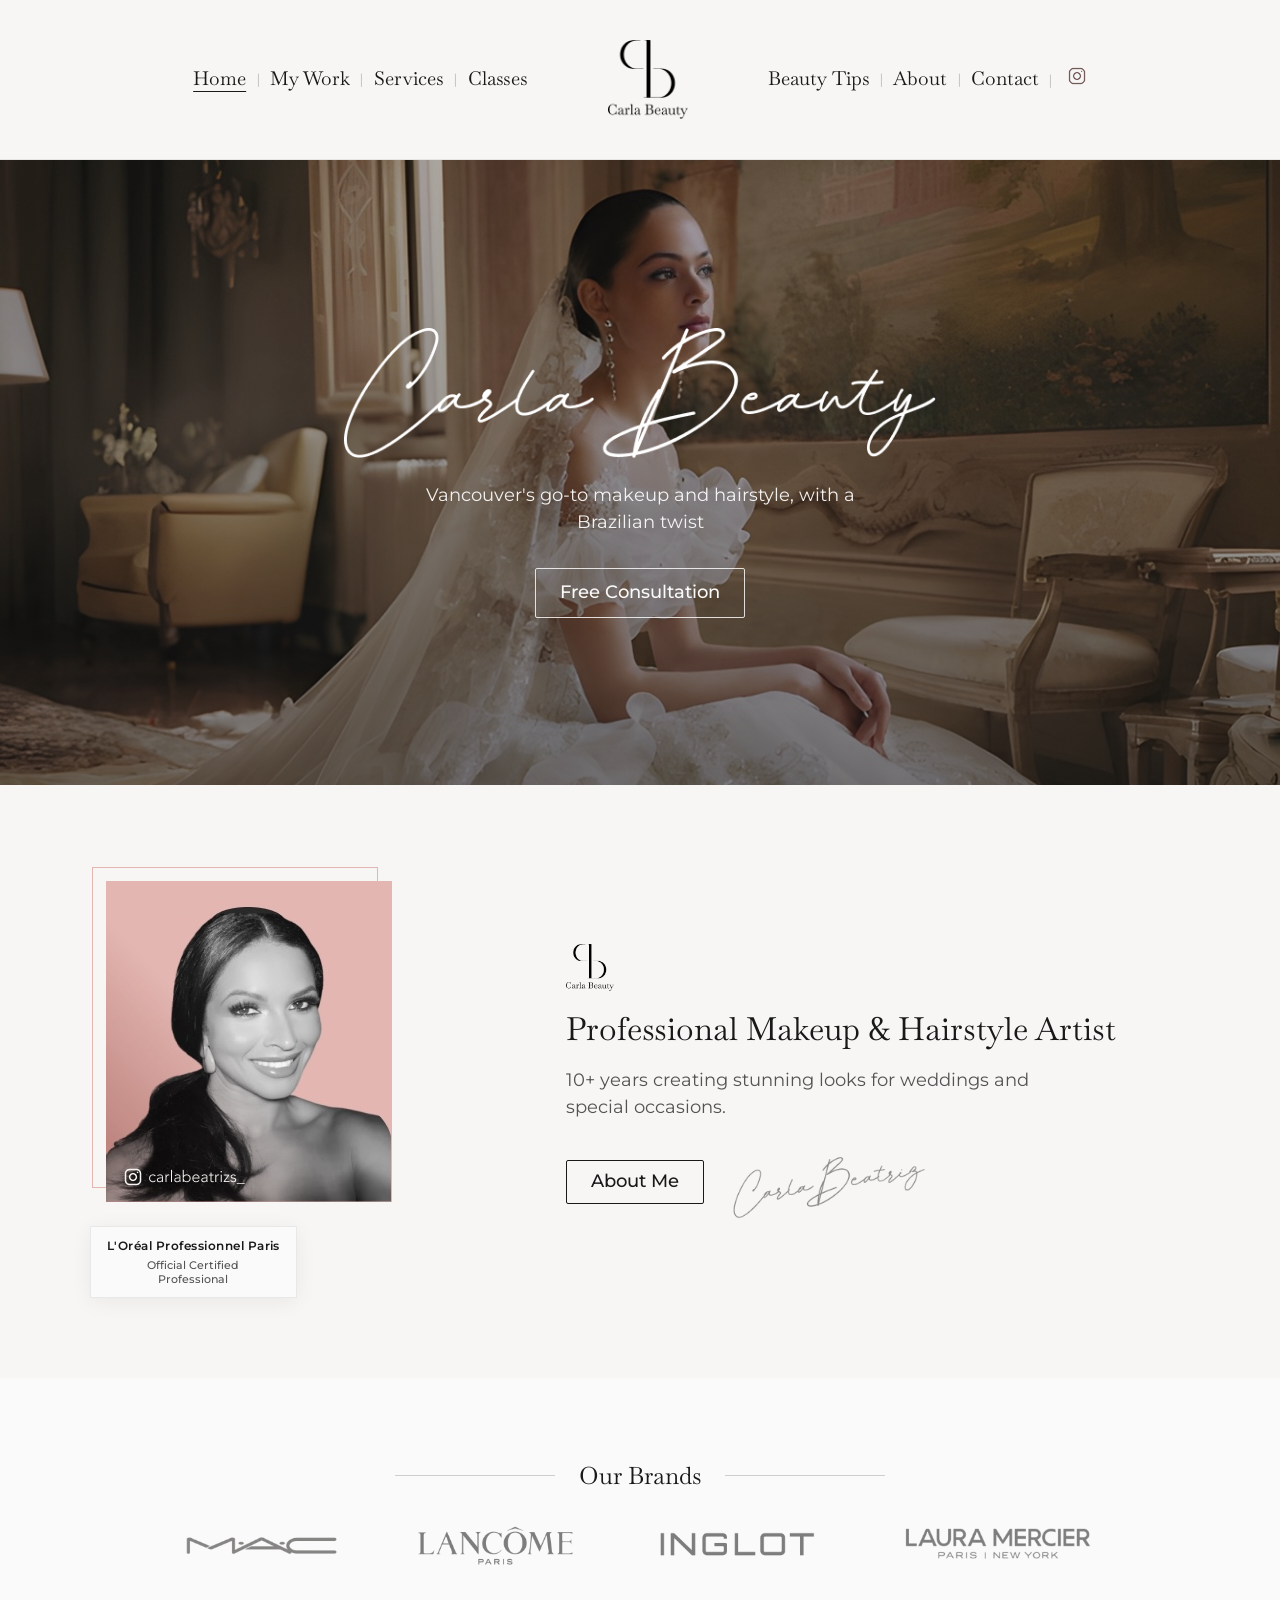
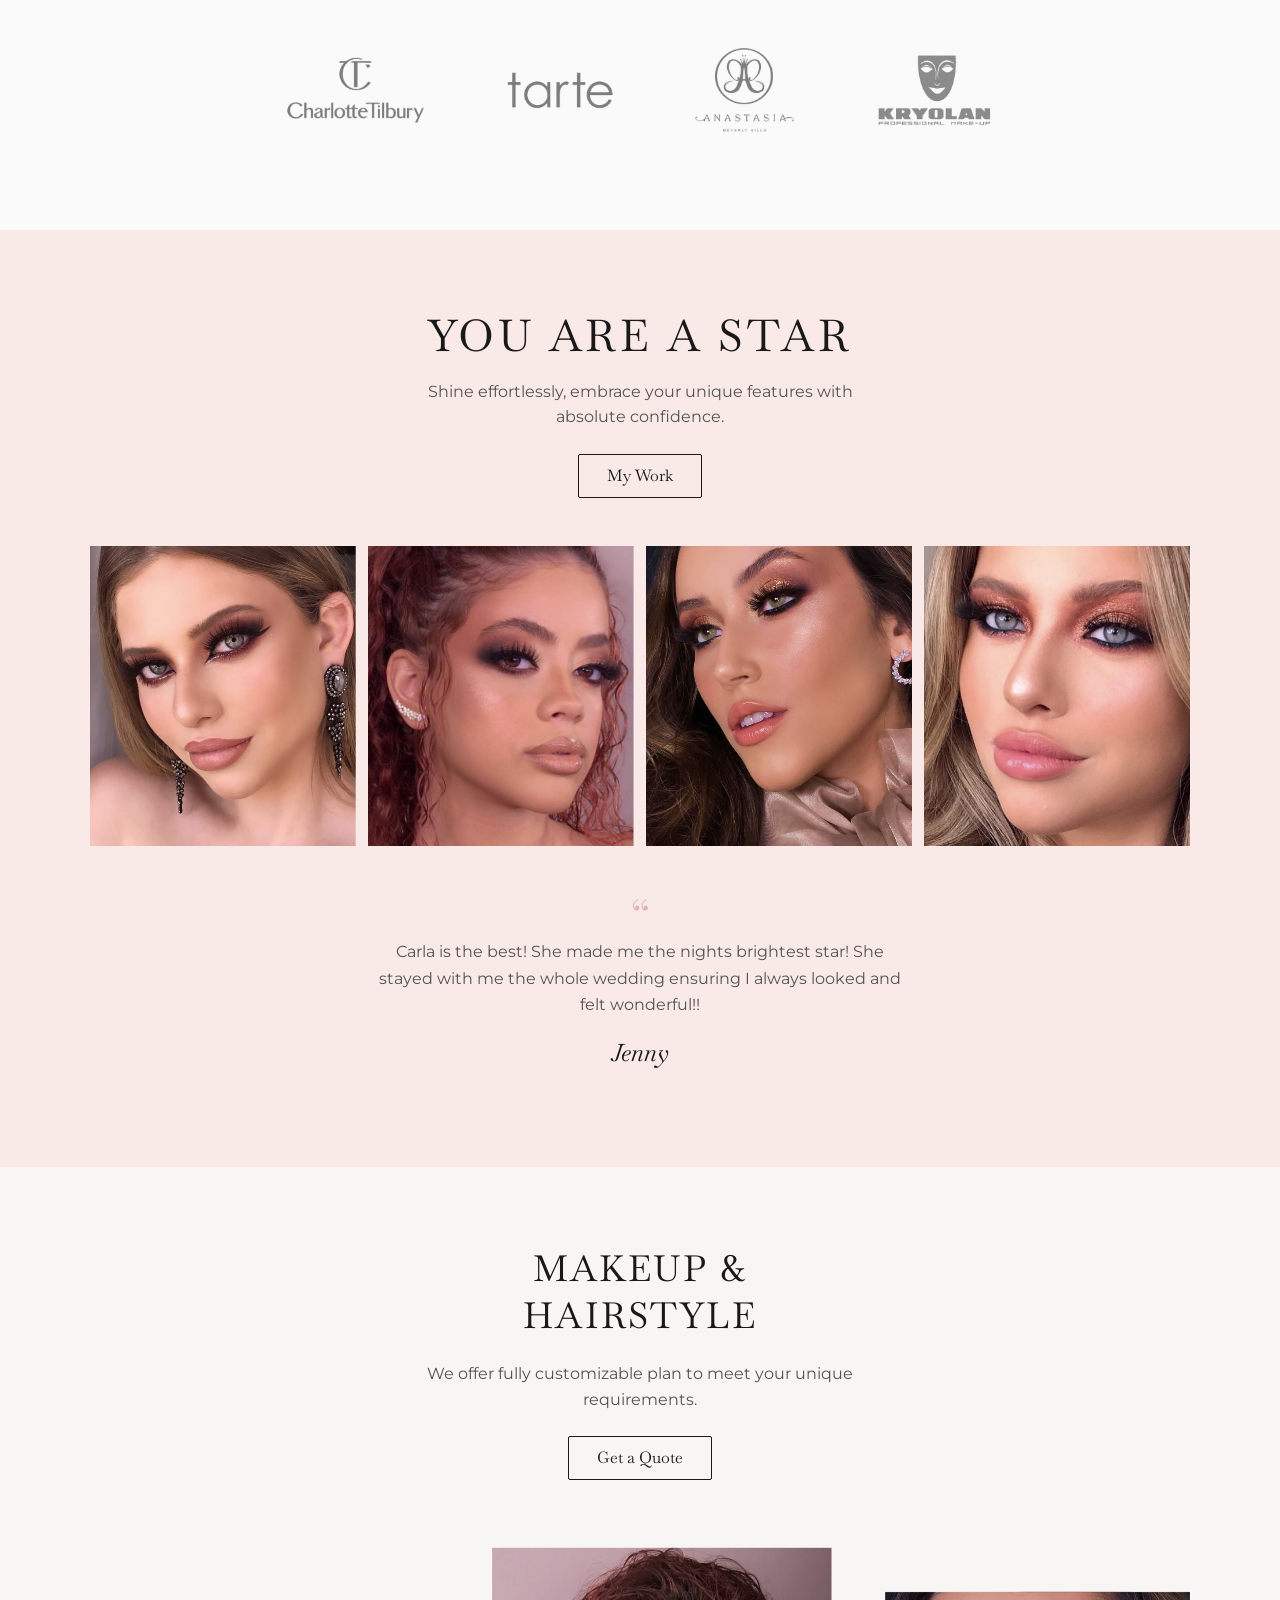
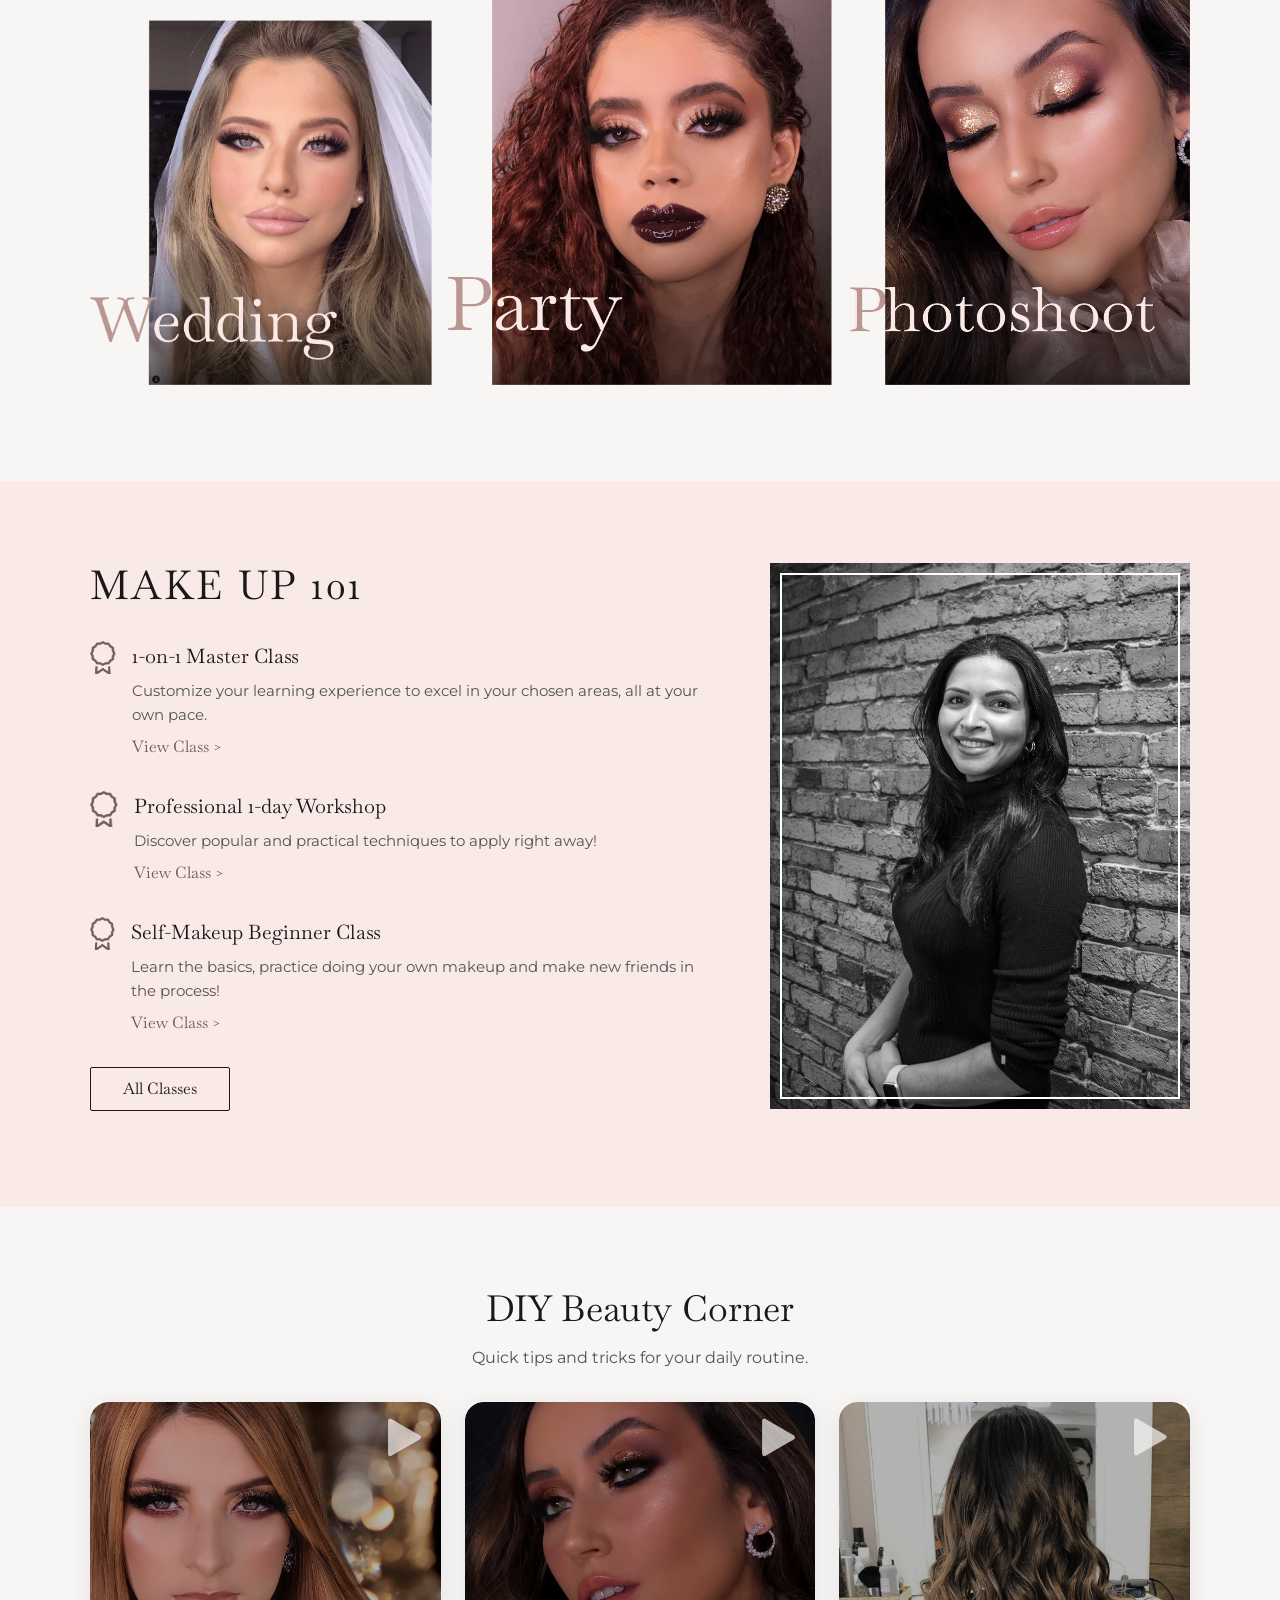
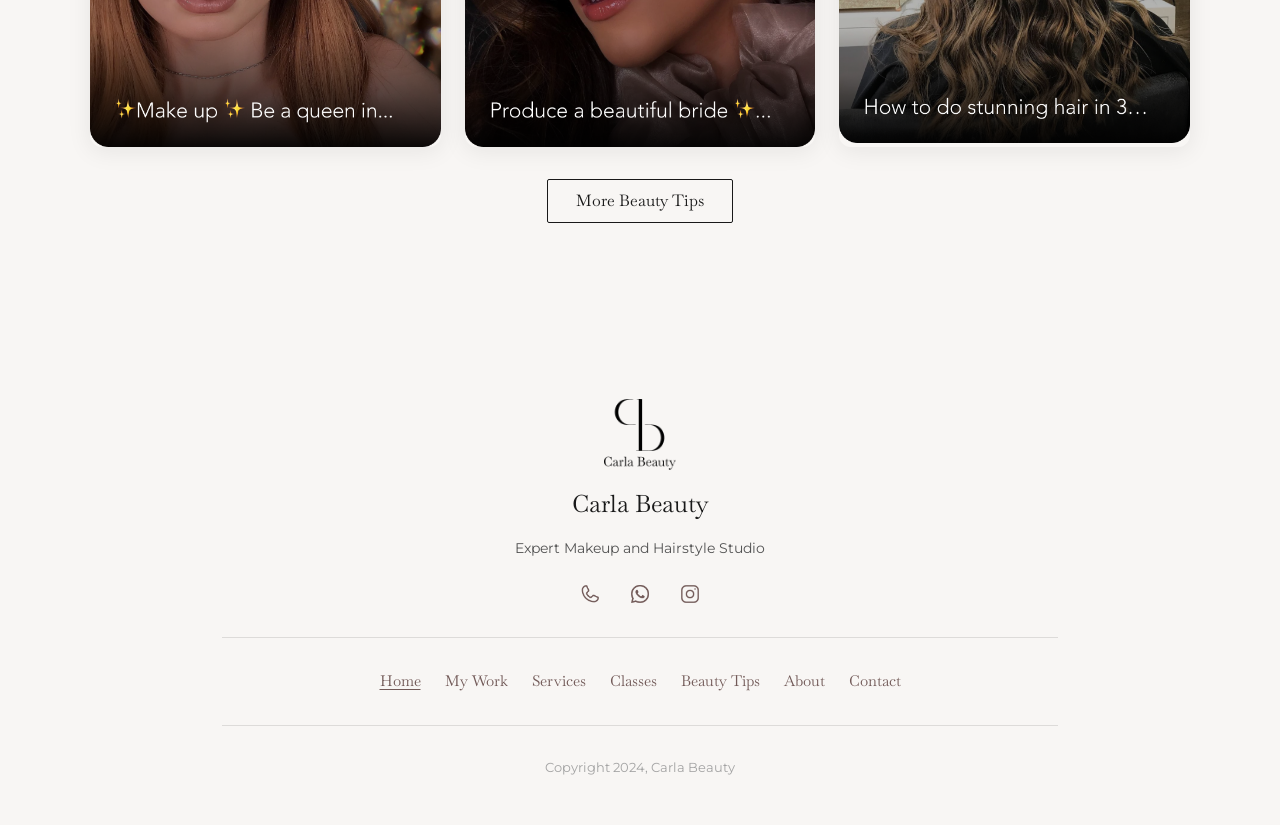
==== commit a0f7f15c: "add standard header and footer to all pages" ====
--- a/index.html
+++ b/index.html
@@ -10,17 +10,10 @@
     <link rel="stylesheet" href="css/pages/home.css" />
   </head>
   <body class="page-home">
-    <!-- NAV BAR -->
+    <!-- HEADER / NAV BAR -->
     <header class="site-header site-header--split">
       <div class="site-header__inner site-header__inner--split">
-        <button
-          type="button"
-          class="site-header__burger"
-          id="menu-open"
-          aria-expanded="false"
-          aria-controls="mobile-menu"
-          aria-label="Open menu"
-        >
+        <button type="button" class="site-header__burger" id="menu-open">
           <img
             class="site-header__burger-icon"
             src="assets/images/icon-burger.png"
@@ -30,13 +23,13 @@
           />
         </button>
 
-        <nav class="site-nav site-nav--left site-nav--desktop" aria-label="Primary">
+        <nav class="site-nav site-nav--left site-nav--desktop">
           <ul>
             <li>
-              <a href="index.html" aria-current="page">Home</a>
+              <a href="index.html" class="is-current">Home</a>
             </li>
             <li><a href="portfolio.html">My Work</a></li>
-            <li><a href="contact.html">Services</a></li>
+            <li><a href="services.html">Services</a></li>
             <li><a href="academy.html">Classes</a></li>
           </ul>
         </nav>
@@ -50,7 +43,7 @@
           />
         </a>
 
-        <nav class="site-nav site-nav--right site-nav--desktop" aria-label="Secondary">
+        <nav class="site-nav site-nav--right site-nav--desktop">
           <ul>
             <li><a href="beauty-tips.html">Beauty Tips</a></li>
             <li><a href="about.html">About</a></li>
@@ -61,7 +54,6 @@
                 href="https://www.instagram.com/"
                 rel="noopener noreferrer"
                 target="_blank"
-                aria-label="Instagram"
               >
                 <img
                   class="site-nav__ig"
@@ -80,7 +72,6 @@
           href="https://www.instagram.com/"
           rel="noopener noreferrer"
           target="_blank"
-          aria-label="Instagram"
         >
           <img
             class="site-header__ig-mobile-icon"
@@ -94,21 +85,9 @@
     </header>
 
     <!-- Full-screen mobile menu -->
-    <div
-      class="mobile-menu"
-      id="mobile-menu"
-      role="dialog"
-      aria-modal="true"
-      aria-labelledby="mobile-menu-title"
-      hidden
-    >
+    <div class="mobile-menu" id="mobile-menu" hidden>
       <div class="mobile-menu__panel">
-        <button
-          type="button"
-          class="mobile-menu__close"
-          id="menu-close"
-          aria-label="Close menu"
-        >
+        <button type="button" class="mobile-menu__close" id="menu-close">
           <img
             class="mobile-menu__close-icon"
             src="assets/images/icon-x.png"
@@ -118,8 +97,6 @@
           />
         </button>
 
-        <h2 id="mobile-menu-title" class="visually-hidden">Main navigation</h2>
-
         <a class="mobile-menu__logo" href="index.html">
           <img
             src="assets/images/squared-logo.png"
@@ -129,13 +106,13 @@
           />
         </a>
 
-        <nav class="mobile-menu__nav" aria-label="Mobile">
+        <nav class="mobile-menu__nav">
           <ul>
             <li>
-              <a href="index.html" data-menu-link aria-current="page">Home</a>
+              <a href="index.html" data-menu-link class="is-current">Home</a>
             </li>
             <li><a href="portfolio.html" data-menu-link>My Work</a></li>
-            <li><a href="contact.html" data-menu-link>Services</a></li>
+            <li><a href="services.html" data-menu-link>Services</a></li>
             <li><a href="academy.html" data-menu-link>Classes</a></li>
             <li><a href="beauty-tips.html" data-menu-link>Beauty Tips</a></li>
             <li><a href="about.html" data-menu-link>About</a></li>
@@ -145,11 +122,7 @@
 
         <div class="mobile-menu__footer">
           <div class="mobile-menu__social">
-            <a
-              class="mobile-menu__social-link"
-              href="tel:+16045550100"
-              aria-label="Phone"
-            >
+            <a class="mobile-menu__social-link" href="tel:+16045550100">
               <img
                 class="mobile-menu__social-img"
                 src="assets/images/icon-phone.png"
@@ -163,7 +136,6 @@
               href="https://wa.me/"
               rel="noopener noreferrer"
               target="_blank"
-              aria-label="WhatsApp"
             >
               <img
                 class="mobile-menu__social-img"
@@ -178,7 +150,6 @@
               href="https://www.instagram.com/"
               rel="noopener noreferrer"
               target="_blank"
-              aria-label="Instagram"
             >
               <img
                 class="mobile-menu__social-img"
@@ -196,8 +167,8 @@
 
     <main id="main" class="site-main site-main--home">
       <!-- HERO SECTION -->
-      <section class="home-hero" aria-labelledby="home-hero-heading">
-        <div class="home-hero__bg" aria-hidden="true"></div>
+      <section class="home-hero">
+        <div class="home-hero__bg"></div>
         <div class="home-hero__content">
           <h1 id="home-hero-heading" class="visually-hidden">Carla Beauty</h1>
           <img
@@ -215,7 +186,7 @@
       </section>
 
       <!-- ABOUT SECTION -->
-      <section class="home-about" aria-labelledby="home-about-heading">
+      <section class="home-about">
         <div class="home-about__inner">
           <div class="home-about__media">
             <div class="home-about__frame">
@@ -228,14 +199,14 @@
                 loading="lazy"
               />
             </div>
-            <div class="home-about__badge" role="group" aria-label="Certification">
+            <div class="home-about__badge">
               <span class="home-about__badge-brand">L'Oréal Professionnel Paris</span>
               <span class="home-about__badge-text">Official Certified Professional</span>
             </div>
           </div>
 
           <div class="home-about__copy">
-            <p class="home-about__monogram" aria-hidden="true">
+            <p class="home-about__monogram">
               <img
                 src="assets/images/squared-logo.png"
                 width="56"
@@ -264,12 +235,13 @@
         </div>
       </section>
 
-      <section class="home-brands" aria-labelledby="home-brands-heading">
+      <!-- BRANDS SECTION -->
+      <section class="home-brands">
         <div class="home-brands__inner">
           <h2 id="home-brands-heading" class="home-brands__title">
-            <span class="home-brands__line" aria-hidden="true"></span>
+            <span class="home-brands__line"></span>
             <span class="home-brands__label">Our Brands</span>
-            <span class="home-brands__line" aria-hidden="true"></span>
+            <span class="home-brands__line"></span>
           </h2>
           <div class="home-brands__grid">
             <img
@@ -283,7 +255,8 @@
         </div>
       </section>
 
-      <section class="home-star" aria-labelledby="home-star-heading">
+      <!-- MY WORK / YOU ARE A STAR SECTION -->
+      <section class="home-star">
         <div class="home-star__inner">
           <h2 id="home-star-heading" class="home-star__title">You are a star</h2>
           <p class="home-star__lede">
@@ -324,8 +297,8 @@
 
           <figure class="home-star__testimonial">
             <blockquote class="home-star__quote">
-              <span class="home-star__quote-mark" aria-hidden="true">“</span>
-              Carla is the best! She made me the night’s brightest star! She stayed with me
+              <span class="home-star__quote-mark">“</span>
+              Carla is the best! She made me the nights brightest star! She stayed with me
               the whole wedding ensuring I always looked and felt wonderful!!
             </blockquote>
             <figcaption class="home-star__quote-name">Jenny</figcaption>
@@ -333,7 +306,8 @@
         </div>
       </section>
 
-      <section class="home-services" aria-labelledby="home-services-heading">
+      <!-- SERVICES SECTION -->
+      <section class="home-services">
         <div class="home-services__inner">
           <h2 id="home-services-heading" class="home-services__title">
             <span class="home-services__title-line">Makeup &amp;</span>
@@ -342,7 +316,7 @@
           <p class="home-services__lede">
             We offer fully customizable plan to meet your unique requirements.
           </p>
-          <a class="home-services__btn" href="contact.html">Get a Quote</a>
+          <a class="home-services__btn" href="services.html">Get a Quote</a>
 
           <div class="home-services__grid">
             <img
@@ -373,13 +347,14 @@
         </div>
       </section>
 
-      <section class="home-academy" aria-labelledby="home-academy-heading">
+      <!-- ACADEMY SECTION -->
+      <section class="home-academy">
         <div class="home-academy__inner">
           <div class="home-academy__content">
             <h2 id="home-academy-heading" class="home-academy__title">Make Up 101</h2>
             <ul class="home-academy__list">
               <li class="home-academy__item">
-                <span class="home-academy__item-icon" aria-hidden="true">
+                <span class="home-academy__item-icon">
                   <img
                     src="assets/images/icon-ribbon.png"
                     width="28"
@@ -396,7 +371,7 @@
                 </div>
               </li>
               <li class="home-academy__item">
-                <span class="home-academy__item-icon" aria-hidden="true">
+                <span class="home-academy__item-icon">
                   <img
                     src="assets/images/icon-ribbon.png"
                     width="28"
@@ -413,7 +388,7 @@
                 </div>
               </li>
               <li class="home-academy__item">
-                <span class="home-academy__item-icon" aria-hidden="true">
+                <span class="home-academy__item-icon">
                   <img
                     src="assets/images/icon-ribbon.png"
                     width="28"
@@ -447,7 +422,8 @@
         </div>
       </section>
 
-      <section class="home-diy" aria-labelledby="home-diy-heading">
+      <!-- DIY BEAUTY TIPS SECTION -->
+      <section class="home-diy">
         <div class="home-diy__inner">
           <h2 id="home-diy-heading" class="home-diy__title">DIY Beauty Corner</h2>
           <p class="home-diy__subtitle">Quick tips and tricks for your daily routine.</p>
@@ -485,6 +461,7 @@
       </section>
     </main>
 
+    <!-- FOOTER SECTION -->
     <footer class="site-footer site-footer--home">
       <div class="site-footer__inner">
         <div class="site-footer__brand">
@@ -500,7 +477,7 @@
           </a>
           <p class="site-footer__tagline">Expert Makeup and Hairstyle Studio</p>
           <div class="site-footer__socials">
-            <a class="site-footer__social" href="tel:+16045550100" aria-label="Phone">
+            <a class="site-footer__social" href="tel:+16045550100">
               <img src="assets/images/icon-phone.png" width="22" height="22" alt="" />
             </a>
             <a
@@ -508,7 +485,6 @@
               href="https://wa.me/"
               rel="noopener noreferrer"
               target="_blank"
-              aria-label="WhatsApp"
             >
               <img src="assets/images/icon-whatsapp.png" width="22" height="22" alt="" />
             </a>
@@ -517,7 +493,6 @@
               href="https://www.instagram.com/"
               rel="noopener noreferrer"
               target="_blank"
-              aria-label="Instagram"
             >
               <img src="assets/images/icon-instagram.png" width="22" height="22" alt="" />
             </a>
@@ -526,11 +501,11 @@
 
         <hr class="site-footer__rule" />
 
-        <nav class="site-footer__nav" aria-label="Footer">
+        <nav class="site-footer__nav">
           <ul class="site-footer__nav-list">
-            <li><a href="index.html" aria-current="page">Home</a></li>
+            <li><a href="index.html" class="is-current">Home</a></li>
             <li><a href="portfolio.html">My Work</a></li>
-            <li><a href="contact.html">Services</a></li>
+            <li><a href="services.html">Services</a></li>
             <li><a href="academy.html">Classes</a></li>
             <li><a href="beauty-tips.html">Beauty Tips</a></li>
             <li><a href="about.html">About</a></li>
--- a/css/global.css
+++ b/css/global.css
@@ -124,9 +124,13 @@
   font-size: 0.9375rem;
 }
 
-.site-nav a[aria-current="page"] {
-  color: var(--color-accent);
-  font-weight: 600;
+/* Split header (index + inner pages): current link uses underline, not accent color */
+.site-header--split .site-nav a.is-current {
+  text-decoration: underline;
+  text-underline-offset: 0.35rem;
+  text-decoration-thickness: 1px;
+  font-weight: 400;
+  color: var(--color-brand-black);
 }
 
 .site-main {
@@ -146,6 +150,434 @@
   text-align: center;
 }
 
+/* —— Split header + full-screen menu (shared with home) —— */
+
+.visually-hidden {
+  position: absolute;
+  width: 1px;
+  height: 1px;
+  padding: 0;
+  margin: -1px;
+  overflow: hidden;
+  clip: rect(0, 0, 0, 0);
+  white-space: nowrap;
+  border: 0;
+}
+
+.site-header--split {
+  border-bottom: 1px solid rgba(25, 25, 25, 0.08);
+}
+
+.site-header__inner--split {
+  max-width: 1400px;
+  margin: 0 auto;
+  padding: 0.75rem var(--space-md);
+  display: grid;
+  grid-template-columns: auto 1fr auto;
+  align-items: center;
+  gap: 0;
+}
+
+.site-header__burger {
+  display: flex;
+  align-items: center;
+  justify-content: center;
+  width: 44px;
+  height: 44px;
+  margin: 0;
+  padding: 0;
+  border: none;
+  background: transparent;
+  cursor: pointer;
+}
+
+.site-header__burger:hover .site-header__burger-icon {
+  opacity: 0.75;
+}
+
+.site-header__burger-icon {
+  display: block;
+  width: 22px;
+  height: auto;
+}
+
+.site-header__ig-mobile {
+  display: flex;
+  align-items: center;
+  justify-content: center;
+  width: 44px;
+  height: 44px;
+  color: var(--color-brand-black);
+  text-decoration: none;
+}
+
+.site-header__ig-mobile:hover .site-header__ig-mobile-icon {
+  opacity: 0.75;
+}
+
+.site-header__ig-mobile-icon {
+  display: block;
+  width: 22px;
+  height: auto;
+}
+
+.site-logo--mark {
+  justify-self: center;
+  display: block;
+  flex-shrink: 0;
+  line-height: 0;
+}
+
+.site-logo--mark img {
+  display: block;
+  width: 80px;
+  height: auto;
+}
+
+@media (min-width: 1280px) {
+  .site-header__inner--split {
+    display: flex;
+    flex-direction: row;
+    flex-wrap: nowrap;
+    align-items: center;
+    justify-content: center;
+    gap: 80px;
+  }
+
+  .site-header__burger,
+  .site-header__ig-mobile {
+    display: none;
+  }
+
+  .site-logo--mark {
+    justify-self: auto;
+  }
+}
+
+@media (max-width: 1279.98px) {
+  .site-header--split {
+    background: #ffffff;
+  }
+
+  .site-nav--desktop {
+    display: none;
+  }
+}
+
+.site-header--split .site-nav--left ul,
+.site-header--split .site-nav--right ul {
+  list-style: none;
+  margin: 0;
+  padding: 0;
+  display: flex;
+  flex-wrap: wrap;
+  align-items: center;
+  justify-content: center;
+  gap: 0;
+}
+
+.site-header--split .site-nav--left li + li::before,
+.site-header--split .site-nav--right li + li::before {
+  content: "|";
+  margin: 0 0.65rem;
+  color: var(--color-mid-grey);
+  font-weight: 400;
+  font-family: var(--font-serif);
+  font-size: 0.85rem;
+}
+
+.site-header--split .site-nav a {
+  font-family: var(--font-serif);
+  font-size: 1.2rem;
+  color: var(--color-brand-black);
+  text-decoration: none;
+}
+
+.site-header--split .site-nav a:hover {
+  color: var(--color-bold-main);
+}
+
+.site-header--split .site-nav__social {
+  display: inline-flex;
+  align-items: center;
+  justify-content: center;
+  color: var(--color-brand-black);
+  text-decoration: none;
+}
+
+.site-header--split .site-nav__social:hover .site-nav__ig {
+  opacity: 0.75;
+}
+
+.site-header--split .site-nav__ig {
+  display: block;
+  width: 20px;
+  height: auto;
+}
+
+body.menu-open {
+  overflow: hidden;
+}
+
+.mobile-menu {
+  position: fixed;
+  inset: 0;
+  z-index: 1000;
+  background: var(--color-pale-white);
+  overflow-y: auto;
+  -webkit-overflow-scrolling: touch;
+}
+
+.mobile-menu[hidden] {
+  display: none !important;
+}
+
+.mobile-menu__panel {
+  position: relative;
+  min-height: 100%;
+  display: flex;
+  flex-direction: column;
+  align-items: center;
+  padding: 4.5rem var(--space-md) var(--space-xl);
+  text-align: center;
+}
+
+.mobile-menu__close {
+  position: absolute;
+  top: 1rem;
+  left: 1rem;
+  width: 44px;
+  height: 44px;
+  margin: 0;
+  padding: 0;
+  border: none;
+  background: transparent;
+  cursor: pointer;
+  display: flex;
+  align-items: center;
+  justify-content: center;
+}
+
+.mobile-menu__close:hover .mobile-menu__close-icon {
+  opacity: 0.75;
+}
+
+.mobile-menu__close-icon {
+  display: block;
+  width: 22px;
+  height: auto;
+}
+
+.mobile-menu__logo {
+  display: block;
+  line-height: 0;
+  margin-bottom: var(--space-lg);
+}
+
+.mobile-menu__logo img {
+  width: 100px;
+  height: auto;
+}
+
+.mobile-menu__nav ul {
+  list-style: none;
+  margin: 0;
+  padding: 0;
+}
+
+.mobile-menu__nav li {
+  margin: 0 0 1.35rem;
+}
+
+.mobile-menu__nav a {
+  font-family: var(--font-serif);
+  font-size: 2rem;
+  font-weight: 400;
+  color: var(--color-bold-main);
+  text-decoration: none;
+}
+
+.mobile-menu__nav a:hover,
+.mobile-menu__nav a:focus-visible {
+  color: var(--color-brand-black);
+}
+
+.mobile-menu__nav a.is-current {
+  text-decoration: underline;
+  text-underline-offset: 0.35rem;
+  text-decoration-thickness: 1px;
+  font-weight: 400;
+  color: var(--color-brand-black);
+}
+
+.mobile-menu__footer {
+  margin-top: auto;
+  padding-top: var(--space-xl);
+  width: 100%;
+  max-width: 360px;
+}
+
+.mobile-menu__social {
+  display: flex;
+  align-items: center;
+  justify-content: center;
+  gap: 2rem;
+  margin-bottom: var(--space-md);
+}
+
+.mobile-menu__social-link {
+  display: flex;
+  align-items: center;
+  justify-content: center;
+  color: var(--color-brand-black);
+  text-decoration: none;
+}
+
+.mobile-menu__social-link:hover .mobile-menu__social-img {
+  opacity: 0.75;
+}
+
+.mobile-menu__social-img {
+  display: block;
+  width: 24px;
+  height: auto;
+}
+
+.mobile-menu__tagline {
+  margin: 0;
+  font-family: var(--font-sans);
+  font-size: 0.8125rem;
+  font-weight: 400;
+  line-height: 1.5;
+  color: var(--color-dark-grey);
+}
+
+@media (min-width: 1280px) {
+  .mobile-menu {
+    display: none !important;
+  }
+}
+
+/* —— Expanded footer (shared with home) —— */
+
+.site-footer--home {
+  border-top: none;
+  padding: 0;
+  background: var(--color-pale-white);
+}
+
+.site-footer__inner {
+  max-width: 900px;
+  margin: 0 auto;
+  padding: var(--space-xl) var(--space-md) var(--space-lg);
+}
+
+.site-footer__brand {
+  text-align: center;
+}
+
+.site-footer__logo-link {
+  display: inline-flex;
+  flex-direction: column;
+  align-items: center;
+  gap: var(--space-sm);
+  text-decoration: none;
+  color: var(--color-brand-black);
+}
+
+.site-footer__logo-link:hover {
+  color: var(--color-brand-black);
+  opacity: 0.85;
+}
+
+.site-footer__logo-img {
+  display: block;
+  width: 72px;
+  height: auto;
+}
+
+.site-footer__wordmark {
+  font-family: var(--font-serif);
+  font-size: 1.5rem;
+  font-weight: 400;
+}
+
+.site-footer__tagline {
+  margin: var(--space-sm) 0 var(--space-md);
+  font-family: var(--font-sans);
+  font-size: 0.875rem;
+  color: var(--color-dark-grey);
+}
+
+.site-footer__socials {
+  display: flex;
+  align-items: center;
+  justify-content: center;
+  gap: 1.75rem;
+}
+
+.site-footer__social {
+  display: flex;
+  color: var(--color-bold-main);
+  text-decoration: none;
+}
+
+.site-footer__social:hover img {
+  opacity: 0.75;
+}
+
+.site-footer__social img {
+  display: block;
+  width: 22px;
+  height: auto;
+}
+
+.site-footer__rule {
+  margin: var(--space-lg) 0;
+  border: none;
+  border-top: 1px solid rgba(25, 25, 25, 0.12);
+}
+
+.site-footer__nav-list {
+  list-style: none;
+  margin: 0;
+  padding: 0;
+  display: grid;
+  grid-template-columns: 1fr 1fr;
+  grid-template-rows: repeat(4, auto);
+  grid-auto-flow: column;
+  column-gap: 2.5rem;
+  row-gap: 0.5rem;
+  justify-content: center;
+  justify-items: center;
+  max-width: 22rem;
+  margin-left: auto;
+  margin-right: auto;
+}
+
+.site-footer__nav-list a {
+  font-family: var(--font-serif);
+  font-size: 0.9375rem;
+  color: var(--color-bold-main);
+  text-decoration: none;
+}
+
+.site-footer__nav-list a:hover {
+  color: var(--color-brand-black);
+}
+
+.site-footer__nav-list a.is-current {
+  text-decoration: underline;
+  text-underline-offset: 0.2em;
+}
+
+.site-footer__copy {
+  margin: 0;
+  font-family: var(--font-sans);
+  font-size: 0.8125rem;
+  color: var(--color-mid-grey);
+}
+
 .page-title {
   margin: 0 0 var(--space-md);
   font-size: 1.75rem;
@@ -158,6 +590,10 @@
     padding: var(--space-md) var(--space-lg);
   }
 
+  .site-header__inner--split {
+    padding: 1rem var(--space-lg);
+  }
+
   .site-main {
     padding: var(--space-xl) var(--space-lg);
   }
@@ -165,4 +601,20 @@
   .page-title {
     font-size: 2.25rem;
   }
-}
+
+  .site-footer__inner {
+    padding: 5rem var(--space-lg) var(--space-xl);
+  }
+
+  .site-footer__nav-list {
+    display: flex;
+    flex-wrap: wrap;
+    justify-content: center;
+    gap: 0.5rem 1.5rem;
+    max-width: none;
+    grid-template-columns: unset;
+    grid-template-rows: unset;
+    grid-auto-flow: unset;
+    justify-items: unset;
+  }
+}
--- a/css/pages/home.css
+++ b/css/pages/home.css
@@ -1,312 +1,5 @@
 /* Home — index.html (BC Beauty first fold + brands; matches style guide) */
-
-.page-home .visually-hidden {
-  position: absolute;
-  width: 1px;
-  height: 1px;
-  padding: 0;
-  margin: -1px;
-  overflow: hidden;
-  clip: rect(0, 0, 0, 0);
-  white-space: nowrap;
-  border: 0;
-}
-
-/* —— Header: desktop split nav | mobile burger + logo + IG —— */
-.page-home .site-header--split {
-  border-bottom: 1px solid rgba(25, 25, 25, 0.08);
-}
-
-.page-home .site-header__inner--split {
-  max-width: 1400px;
-  margin: 0 auto;
-  padding: 0.75rem var(--space-md);
-  display: grid;
-  grid-template-columns: auto 1fr auto;
-  align-items: center;
-  gap: 0;
-}
-
-.page-home .site-header__burger {
-  display: flex;
-  align-items: center;
-  justify-content: center;
-  width: 44px;
-  height: 44px;
-  margin: 0;
-  padding: 0;
-  border: none;
-  background: transparent;
-  cursor: pointer;
-}
-
-.page-home .site-header__burger:hover .site-header__burger-icon {
-  opacity: 0.75;
-}
-
-.page-home .site-header__burger-icon {
-  display: block;
-  width: 22px;
-  height: auto;
-}
-
-.page-home .site-header__ig-mobile {
-  display: flex;
-  align-items: center;
-  justify-content: center;
-  width: 44px;
-  height: 44px;
-  color: var(--color-brand-black);
-  text-decoration: none;
-}
-
-.page-home .site-header__ig-mobile:hover .site-header__ig-mobile-icon {
-  opacity: 0.75;
-}
-
-.page-home .site-header__ig-mobile-icon {
-  display: block;
-  width: 22px;
-  height: auto;
-}
-
-.page-home .site-logo--mark {
-  justify-self: center;
-  display: block;
-  flex-shrink: 0;
-  line-height: 0;
-}
-
-.page-home .site-logo--mark img {
-  display: block;
-  width: 80px;
-  height: auto;
-}
-
-@media (min-width: 1280px) {
-  .page-home .site-header__inner--split {
-    display: flex;
-    flex-direction: row;
-    flex-wrap: nowrap;
-    align-items: center;
-    justify-content: center;
-    gap: 80px;
-  }
-
-  .page-home .site-header__burger,
-  .page-home .site-header__ig-mobile {
-    display: none;
-  }
-
-  .page-home .site-logo--mark {
-    justify-self: auto;
-  }
-}
-
-@media (max-width: 1279.98px) {
-  .page-home .site-header--split {
-    background: #ffffff;
-  }
-
-  .page-home .site-nav--desktop {
-    display: none;
-  }
-}
-
-.page-home .site-nav--left ul,
-.page-home .site-nav--right ul {
-  list-style: none;
-  margin: 0;
-  padding: 0;
-  display: flex;
-  flex-wrap: wrap;
-  align-items: center;
-  justify-content: center;
-  gap: 0;
-}
-
-.page-home .site-nav--left li + li::before,
-.page-home .site-nav--right li + li::before {
-  content: "|";
-  margin: 0 0.65rem;
-  color: var(--color-mid-grey);
-  font-weight: 400;
-  font-family: var(--font-serif);
-  font-size: 0.85rem;
-}
-
-.page-home .site-nav a {
-  font-family: var(--font-serif);
-  font-size: 1.2rem;
-  color: var(--color-brand-black);
-  text-decoration: none;
-}
-
-.page-home .site-nav a:hover {
-  color: var(--color-bold-main);
-}
-
-.page-home .site-nav a[aria-current="page"] {
-  text-decoration: underline;
-  text-underline-offset: 0.35rem;
-  text-decoration-thickness: 1px;
-  font-weight: 400;
-  color: var(--color-brand-black);
-}
-
-.page-home .site-nav__social {
-  display: inline-flex;
-  align-items: center;
-  justify-content: center;
-  color: var(--color-brand-black);
-  text-decoration: none;
-}
-
-.page-home .site-nav__social:hover .site-nav__ig {
-  opacity: 0.75;
-}
-
-.page-home .site-nav__ig {
-  display: block;
-  width: 20px;
-  height: auto;
-}
-
-/* —— Full-screen mobile menu —— */
-body.page-home.menu-open {
-  overflow: hidden;
-}
-
-.mobile-menu {
-  position: fixed;
-  inset: 0;
-  z-index: 1000;
-  background: var(--color-pale-white);
-  overflow-y: auto;
-  -webkit-overflow-scrolling: touch;
-}
-
-.mobile-menu[hidden] {
-  display: none !important;
-}
-
-.mobile-menu__panel {
-  position: relative;
-  min-height: 100%;
-  display: flex;
-  flex-direction: column;
-  align-items: center;
-  padding: 4.5rem var(--space-md) var(--space-xl);
-  text-align: center;
-}
-
-.mobile-menu__close {
-  position: absolute;
-  top: 1rem;
-  left: 1rem;
-  width: 44px;
-  height: 44px;
-  margin: 0;
-  padding: 0;
-  border: none;
-  background: transparent;
-  cursor: pointer;
-  display: flex;
-  align-items: center;
-  justify-content: center;
-}
-
-.mobile-menu__close:hover .mobile-menu__close-icon {
-  opacity: 0.75;
-}
-
-.mobile-menu__close-icon {
-  display: block;
-  width: 22px;
-  height: auto;
-}
-
-.mobile-menu__logo {
-  display: block;
-  line-height: 0;
-  margin-bottom: var(--space-lg);
-}
-
-.mobile-menu__logo img {
-  width: 100px;
-  height: auto;
-}
-
-.mobile-menu__nav ul {
-  list-style: none;
-  margin: 0;
-  padding: 0;
-}
-
-.mobile-menu__nav li {
-  margin: 0 0 1.35rem;
-}
-
-.mobile-menu__nav a {
-  font-family: var(--font-serif);
-  font-size: 2rem;
-  font-weight: 400;
-  color: var(--color-bold-main);
-  text-decoration: none;
-}
-
-.mobile-menu__nav a:hover,
-.mobile-menu__nav a:focus-visible {
-  color: var(--color-brand-black);
-}
-
-.mobile-menu__footer {
-  margin-top: auto;
-  padding-top: var(--space-xl);
-  width: 100%;
-  max-width: 360px;
-}
-
-.mobile-menu__social {
-  display: flex;
-  align-items: center;
-  justify-content: center;
-  gap: 2rem;
-  margin-bottom: var(--space-md);
-}
-
-.mobile-menu__social-link {
-  display: flex;
-  align-items: center;
-  justify-content: center;
-  color: var(--color-brand-black);
-  text-decoration: none;
-}
-
-.mobile-menu__social-link:hover .mobile-menu__social-img {
-  opacity: 0.75;
-}
-
-.mobile-menu__social-img {
-  display: block;
-  width: 24px;
-  height: auto;
-}
-
-.mobile-menu__tagline {
-  margin: 0;
-  font-family: var(--font-sans);
-  font-size: 0.8125rem;
-  font-weight: 400;
-  line-height: 1.5;
-  color: var(--color-dark-grey);
-}
-
-@media (min-width: 1280px) {
-  .mobile-menu {
-    display: none !important;
-  }
-}
+/* Header, mobile menu, expanded footer: see global.css */
 
 /* Main: full width */
 .page-home .site-main--home {
@@ -1007,130 +700,7 @@
   color: var(--color-paper-white);
 }
 
-/* —— Footer (home page) —— */
-.page-home .site-footer--home {
-  border-top: none;
-  padding: 0;
-  background: var(--color-pale-white);
-}
-
-.site-footer__inner {
-  max-width: 900px;
-  margin: 0 auto;
-  padding: var(--space-xl) var(--space-md) var(--space-lg);
-}
-
-.site-footer__brand {
-  text-align: center;
-}
-
-.site-footer__logo-link {
-  display: inline-flex;
-  flex-direction: column;
-  align-items: center;
-  gap: var(--space-sm);
-  text-decoration: none;
-  color: var(--color-brand-black);
-}
-
-.site-footer__logo-link:hover {
-  color: var(--color-brand-black);
-  opacity: 0.85;
-}
-
-.site-footer__logo-img {
-  display: block;
-  width: 72px;
-  height: auto;
-}
-
-.site-footer__wordmark {
-  font-family: var(--font-serif);
-  font-size: 1.5rem;
-  font-weight: 400;
-}
-
-.site-footer__tagline {
-  margin: var(--space-sm) 0 var(--space-md);
-  font-family: var(--font-sans);
-  font-size: 0.875rem;
-  color: var(--color-dark-grey);
-}
-
-.site-footer__socials {
-  display: flex;
-  align-items: center;
-  justify-content: center;
-  gap: 1.75rem;
-}
-
-.site-footer__social {
-  display: flex;
-  color: var(--color-bold-main);
-  text-decoration: none;
-}
-
-.site-footer__social:hover img {
-  opacity: 0.75;
-}
-
-.site-footer__social img {
-  display: block;
-  width: 22px;
-  height: auto;
-}
-
-.site-footer__rule {
-  margin: var(--space-lg) 0;
-  border: none;
-  border-top: 1px solid rgba(25, 25, 25, 0.12);
-}
-
-.site-footer__nav-list {
-  list-style: none;
-  margin: 0;
-  padding: 0;
-  display: grid;
-  grid-template-columns: 1fr 1fr;
-  grid-template-rows: repeat(4, auto);
-  grid-auto-flow: column;
-  column-gap: 2.5rem;
-  row-gap: 0.5rem;
-  justify-content: center;
-  justify-items: center;
-  max-width: 22rem;
-  margin-left: auto;
-  margin-right: auto;
-}
-
-.site-footer__nav-list a {
-  font-family: var(--font-serif);
-  font-size: 0.9375rem;
-  color: var(--color-bold-main);
-  text-decoration: none;
-}
-
-.site-footer__nav-list a:hover {
-  color: var(--color-brand-black);
-}
-
-.site-footer__nav-list a[aria-current="page"] {
-  text-decoration: underline;
-  text-underline-offset: 0.2em;
-}
-
-.site-footer__copy {
-  margin: 0;
-  font-family: var(--font-sans);
-  font-size: 0.8125rem;
-  color: var(--color-mid-grey);
-}
-
 @media (min-width: 1280px) {
-  .page-home .site-header__inner--split {
-    padding: 1rem var(--space-lg);
-  }
-
   .home-hero__tagline {
     font-size: 1.125rem;
   }
@@ -1218,12 +788,6 @@
     margin-right: 0;
   }
 
-  .home-services__cat--wedding,
-  .home-services__cat--party,
-  .home-services__cat--shoot {
-    order: unset;
-  }
-
   .home-academy {
     padding: 5rem var(--space-lg) 6rem;
   }
@@ -1272,20 +836,4 @@
     grid-template-columns: repeat(3, 1fr);
     gap: var(--space-md);
   }
-
-  .site-footer__inner {
-    padding: 5rem var(--space-lg) var(--space-xl);
-  }
-
-  .site-footer__nav-list {
-    display: flex;
-    flex-wrap: wrap;
-    justify-content: center;
-    gap: 0.5rem 1.5rem;
-    max-width: none;
-    grid-template-columns: unset;
-    grid-template-rows: unset;
-    grid-auto-flow: unset;
-    justify-items: unset;
-  }
-}
+}
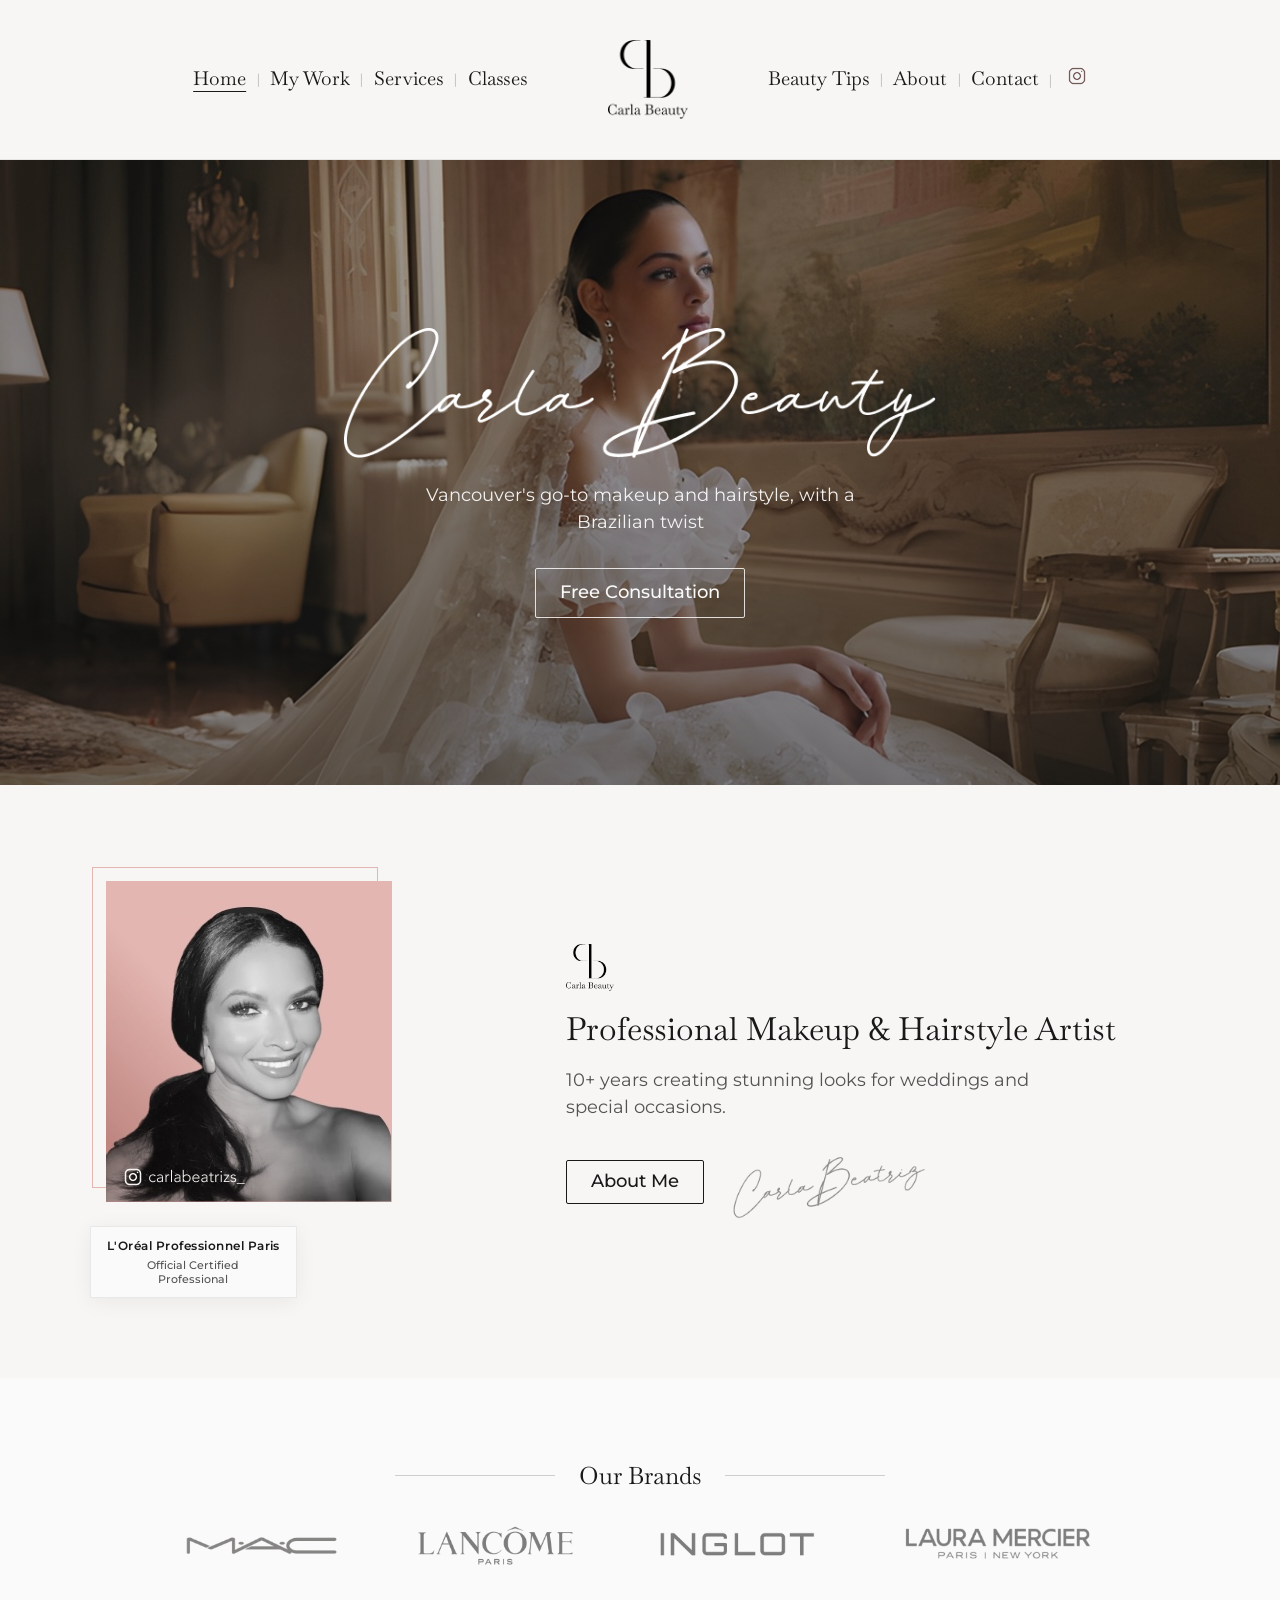
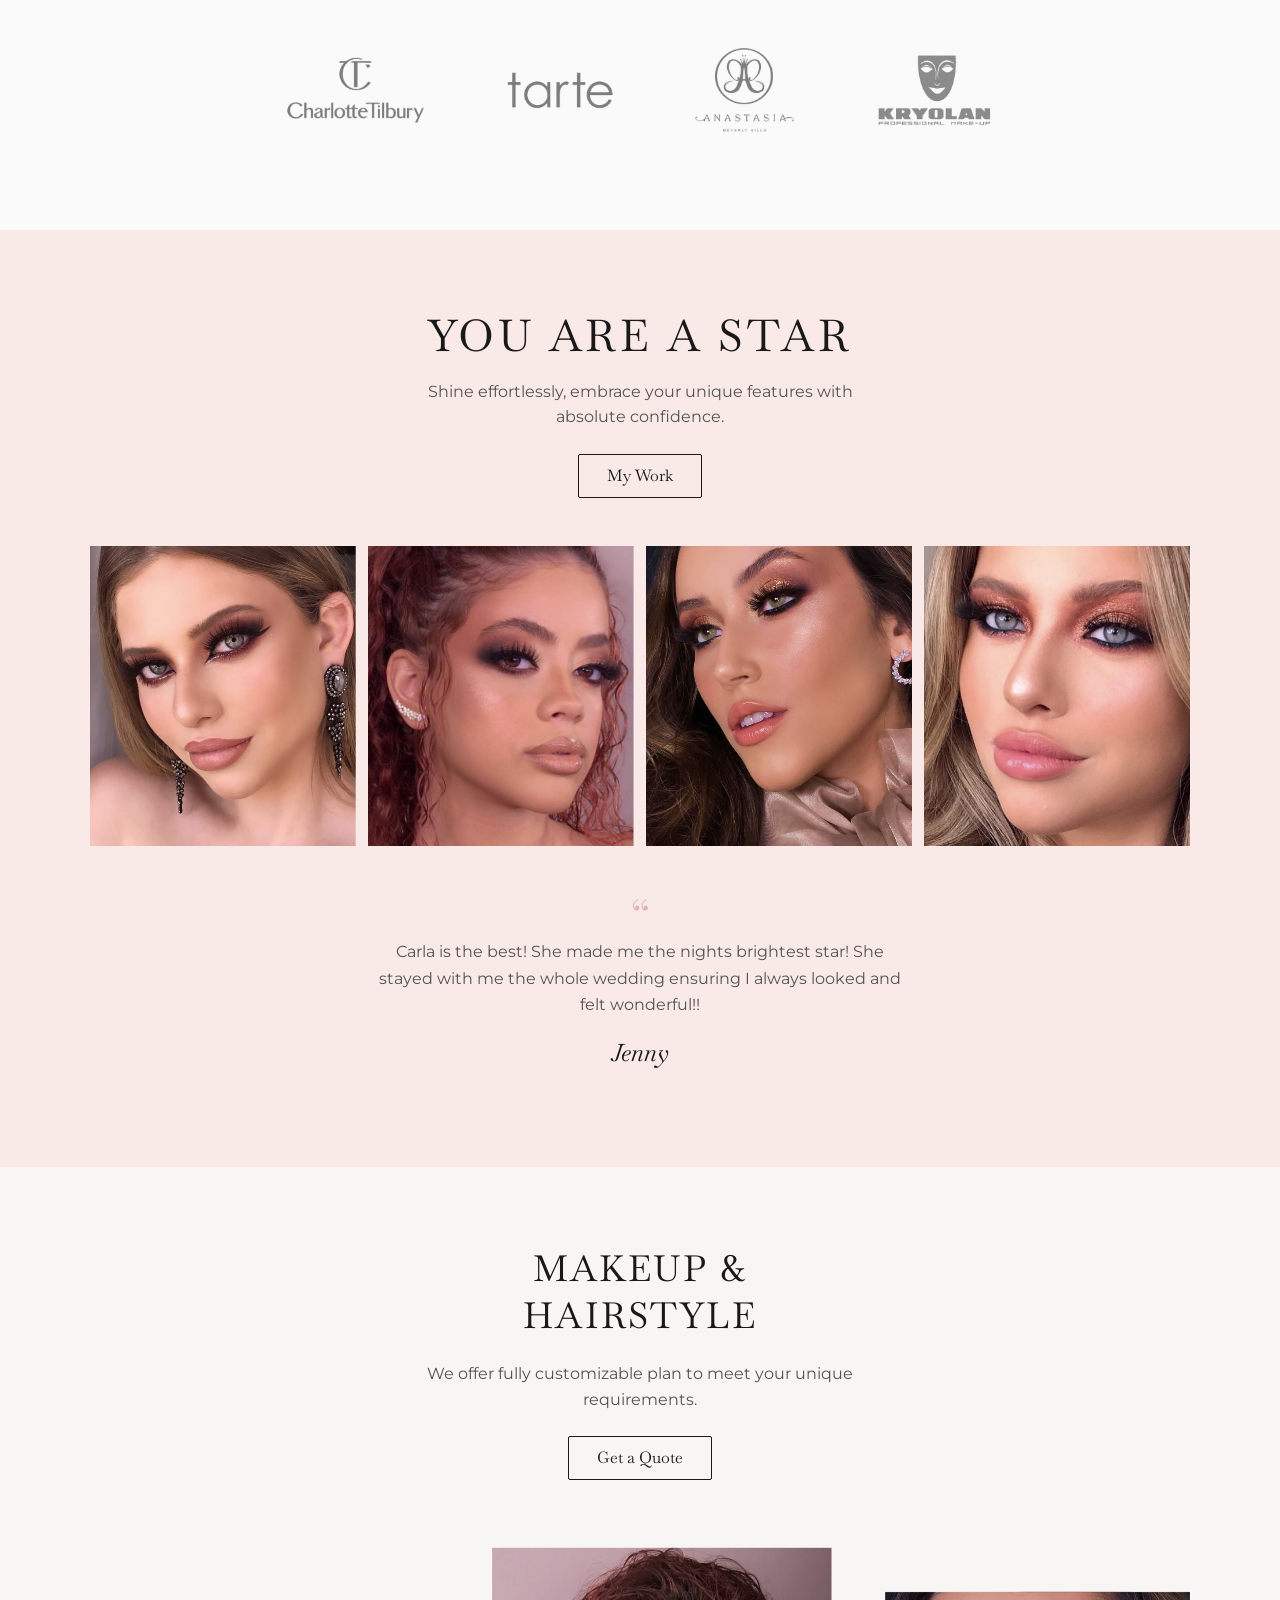
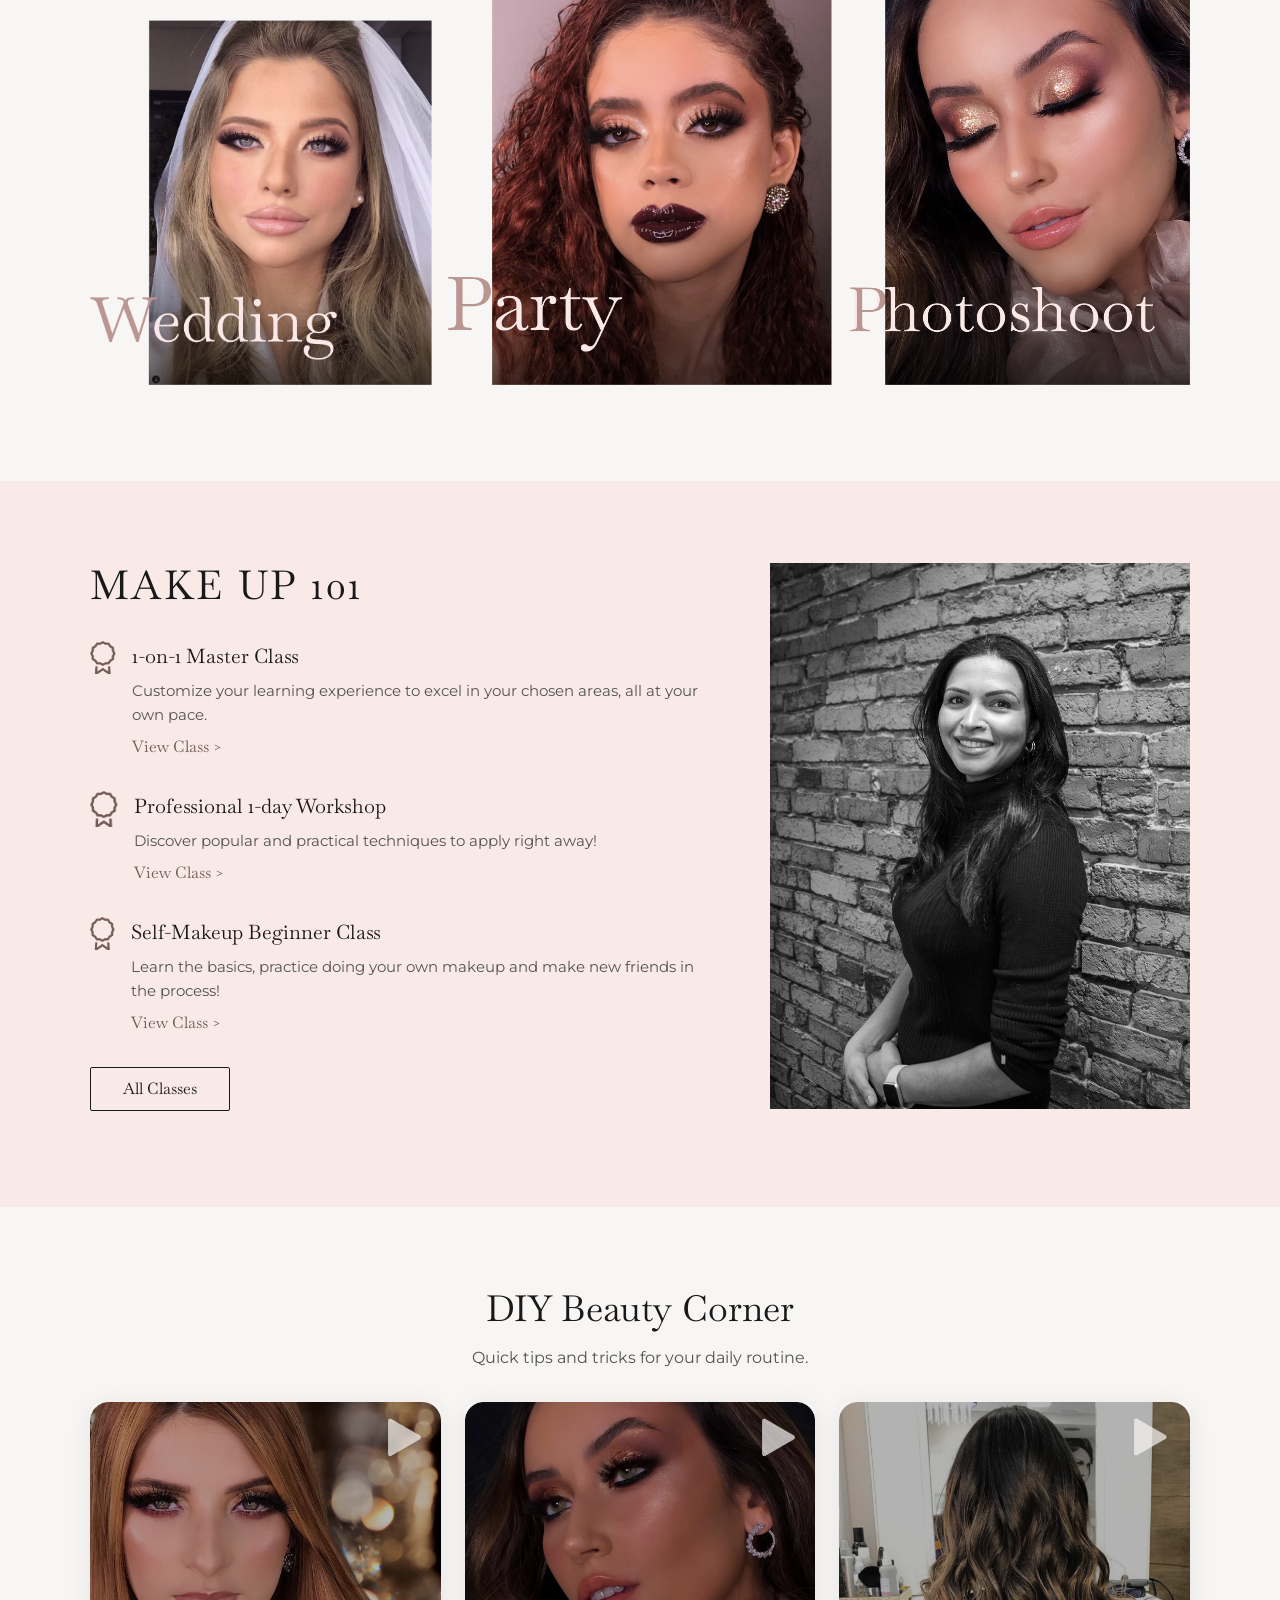
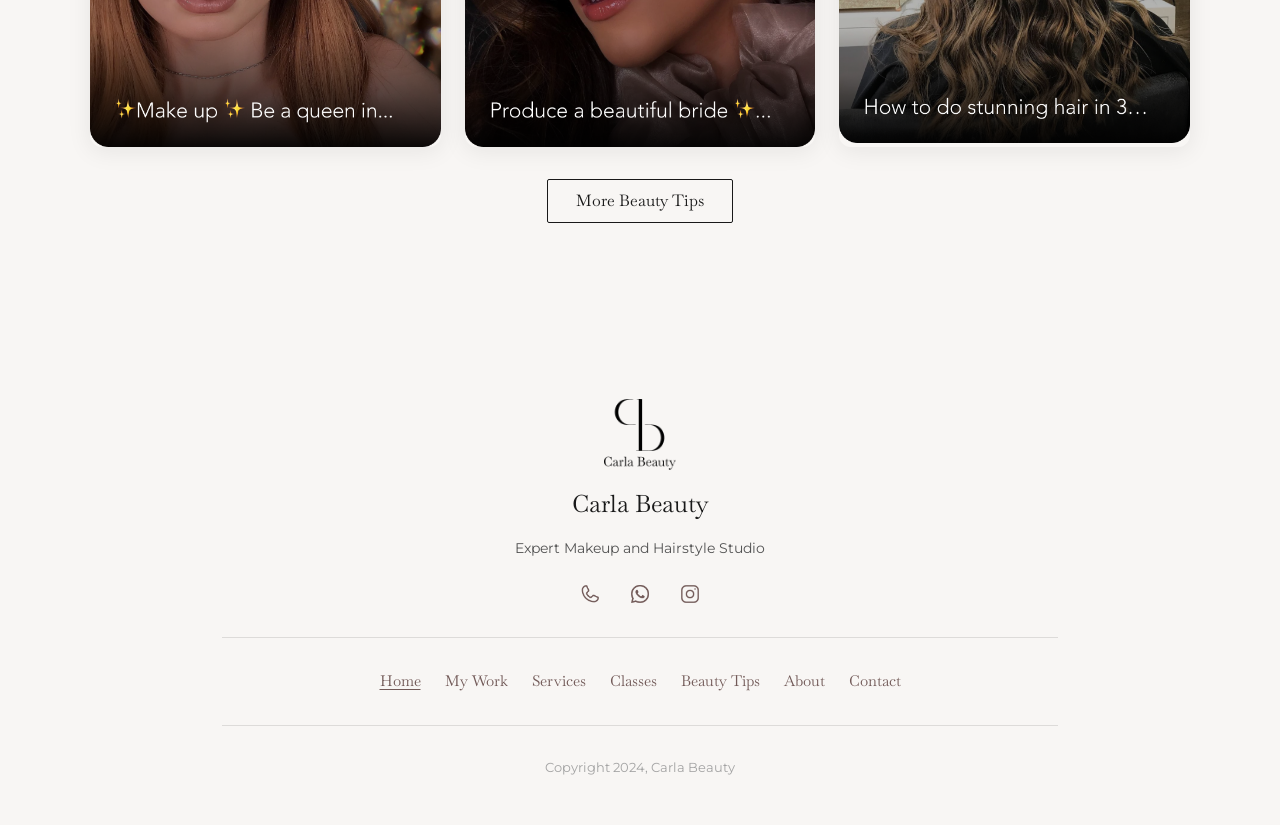
==== commit 31a633f1: "move page-specific styles out of , remove repeating brand files, fix conflicts in" ====
--- a/index.html
+++ b/index.html
@@ -236,14 +236,14 @@
       </section>
 
       <!-- BRANDS SECTION -->
-      <section class="home-brands">
-        <div class="home-brands__inner">
-          <h2 id="home-brands-heading" class="home-brands__title">
-            <span class="home-brands__line"></span>
-            <span class="home-brands__label">Our Brands</span>
-            <span class="home-brands__line"></span>
+      <section class="brands">
+        <div class="brands__inner">
+          <h2 id="brands-heading" class="brands__title">
+            <span class="brands__line"></span>
+            <span class="brands__label">Our Brands</span>
+            <span class="brands__line"></span>
           </h2>
-          <div class="home-brands__grid">
+
             <img
               src="assets/images/home/our-brands.png"
               width="1100"
@@ -251,7 +251,6 @@
               alt="Brand partners: MAC, Lancôme, Inglot, Laura Mercier, Charlotte Tilbury, Tarte, Anastasia Beverly Hills, Kryolan"
               loading="lazy"
             />
-          </div>
         </div>
       </section>
 
@@ -347,7 +346,7 @@
         </div>
       </section>
 
-      <!-- ACADEMY SECTION -->
+      <!-- ACADEMY SECTION (101 CLASS) -->
       <section class="home-academy">
         <div class="home-academy__inner">
           <div class="home-academy__content">
@@ -408,16 +407,14 @@
             <a class="home-academy__btn-all" href="academy.html">All Classes</a>
           </div>
           <div class="home-academy__media">
-            <div class="home-academy__frame">
-              <img
-                class="home-academy__portrait"
-                src="assets/images/home/portrait.jpg"
-                width="520"
-                height="700"
-                alt="Portrait of Carla at a makeup session"
-                loading="lazy"
-              />
-            </div>
+            <img
+              class="home-academy__portrait"
+              src="assets/images/home/portrait.jpg"
+              width="520"
+              height="700"
+              alt="Portrait of Carla at a makeup session"
+              loading="lazy"
+            />
           </div>
         </div>
       </section>
--- a/css/global.css
+++ b/css/global.css
@@ -585,36 +585,113 @@
   line-height: 1.2;
 }
 
+
+.site-header {
+  padding: var(--space-md) var(--space-lg);
+}
+
+.site-header__inner--split {
+  padding: 1rem var(--space-lg);
+}
+
+.site-main {
+  padding: var(--space-xl) var(--space-lg);
+}
+
+.page-title {
+  font-size: 2.25rem;
+}
+
+.site-footer__inner {
+  padding: 5rem var(--space-lg) var(--space-xl);
+}
+
+.site-footer__nav-list {
+  display: flex;
+  flex-wrap: wrap;
+  justify-content: center;
+  gap: 0.5rem 1.5rem;
+  max-width: none;
+  grid-template-columns: unset;
+  grid-template-rows: unset;
+  grid-auto-flow: unset;
+  justify-items: unset;
+}
+
+/* ================================
+  BRANDS SECTION
+================================ */
+
+
+/* —— Brands —— */
+.brands {
+  background: var(--color-paper-white);
+  padding: var(--space-xl) var(--space-md) calc(var(--space-xl) * 1.25);
+}
+
+.brands__inner {
+  max-width: 1000px;
+  margin: 0 auto;
+}
+
+.brands__title {
+  display: flex;
+  align-items: center;
+  justify-content: center;
+  gap: var(--space-md);
+  margin: 0 0 var(--space-lg);
+}
+
+.brands__line {
+  flex: 1;
+  height: 1px;
+  background: rgba(25, 25, 25, 0.2);
+  max-width: 160px;
+}
+
+.brands__label {
+  font-family: var(--font-serif);
+  font-size: 1.5rem;
+  font-weight: 400;
+  color: var(--color-brand-black);
+  white-space: nowrap;
+}
+
+
+/* ================================
+  DESKTOP OVERRIDES (1280px+)
+================================ */
+
 @media (min-width: 1280px) {
-  .site-header {
-    padding: var(--space-md) var(--space-lg);
-  }
-
-  .site-header__inner--split {
-    padding: 1rem var(--space-lg);
-  }
-
-  .site-main {
-    padding: var(--space-xl) var(--space-lg);
-  }
-
-  .page-title {
-    font-size: 2.25rem;
-  }
-
-  .site-footer__inner {
-    padding: 5rem var(--space-lg) var(--space-xl);
-  }
-
-  .site-footer__nav-list {
-    display: flex;
-    flex-wrap: wrap;
+  .beauty-tips__grid {
+    grid-template-columns: repeat(3, 1fr);
+    gap: 30px;
+  }
+
+  .about__intro {
+    flex-direction: row;
     justify-content: center;
-    gap: 0.5rem 1.5rem;
-    max-width: none;
-    grid-template-columns: unset;
-    grid-template-rows: unset;
-    grid-auto-flow: unset;
-    justify-items: unset;
-  }
-}
+    text-align: left;
+    gap: 80px;
+    padding: 80px;
+  }
+
+  .about__title {
+    font-size: 3.5rem;
+  }
+
+  .brands {
+    padding: 5rem var(--space-lg) 6rem;
+  }
+
+
+  .booking {
+    max-width: 800px;
+    margin: 0 auto;
+    border-radius: 8px;
+  }
+
+  .booking__grid {
+    grid-template-columns: 1fr 1fr;
+  }
+}
--- a/css/pages/home.css
+++ b/css/pages/home.css
@@ -243,45 +243,6 @@
   height: auto;
 }
 
-/* —— Brands —— */
-.home-brands {
-  background: var(--color-paper-white);
-  padding: var(--space-xl) var(--space-md) calc(var(--space-xl) * 1.25);
-}
-
-.home-brands__inner {
-  max-width: 1000px;
-  margin: 0 auto;
-}
-
-.home-brands__title {
-  display: flex;
-  align-items: center;
-  justify-content: center;
-  gap: var(--space-md);
-  margin: 0 0 var(--space-lg);
-}
-
-.home-brands__line {
-  flex: 1;
-  height: 1px;
-  background: rgba(25, 25, 25, 0.2);
-  max-width: 160px;
-}
-
-.home-brands__label {
-  font-family: var(--font-serif);
-  font-size: 1.5rem;
-  font-weight: 400;
-  color: var(--color-brand-black);
-  white-space: nowrap;
-}
-
-.home-brands__grid img {
-  width: 100%;
-  height: auto;
-  margin: 0 auto;
-}
 
 /* —— My work / You are a star —— */
 .home-star {
@@ -605,21 +566,6 @@
   justify-content: center;
 }
 
-.home-academy__frame {
-  position: relative;
-  display: inline-block;
-  line-height: 0;
-  max-width: 100%;
-}
-
-.home-academy__frame::after {
-  content: "";
-  position: absolute;
-  inset: 10px;
-  border: 2px solid #ffffff;
-  pointer-events: none;
-}
-
 .home-academy__portrait {
   display: block;
   width: 100%;
@@ -753,10 +699,6 @@
 
   .home-about__actions {
     justify-content: flex-start;
-  }
-
-  .home-brands {
-    padding: 5rem var(--space-lg) 6rem;
   }
 
   .home-star {
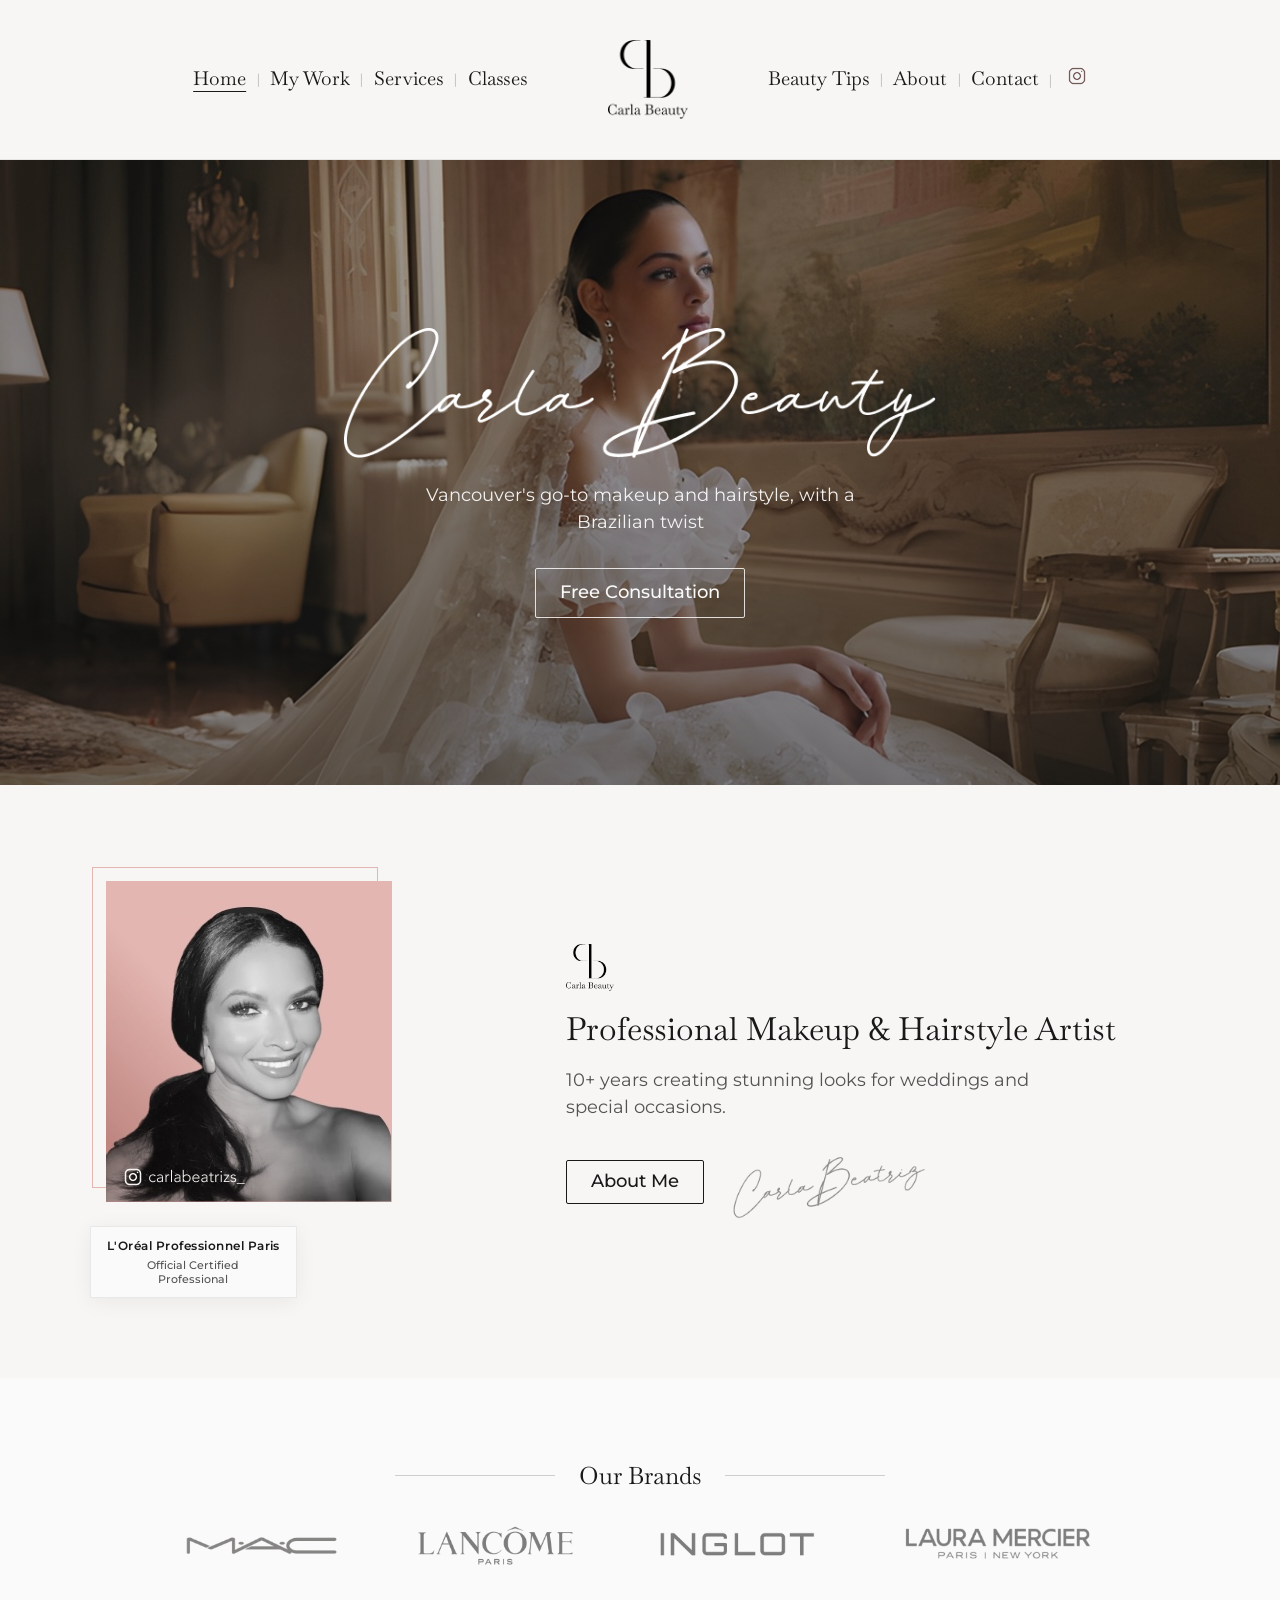
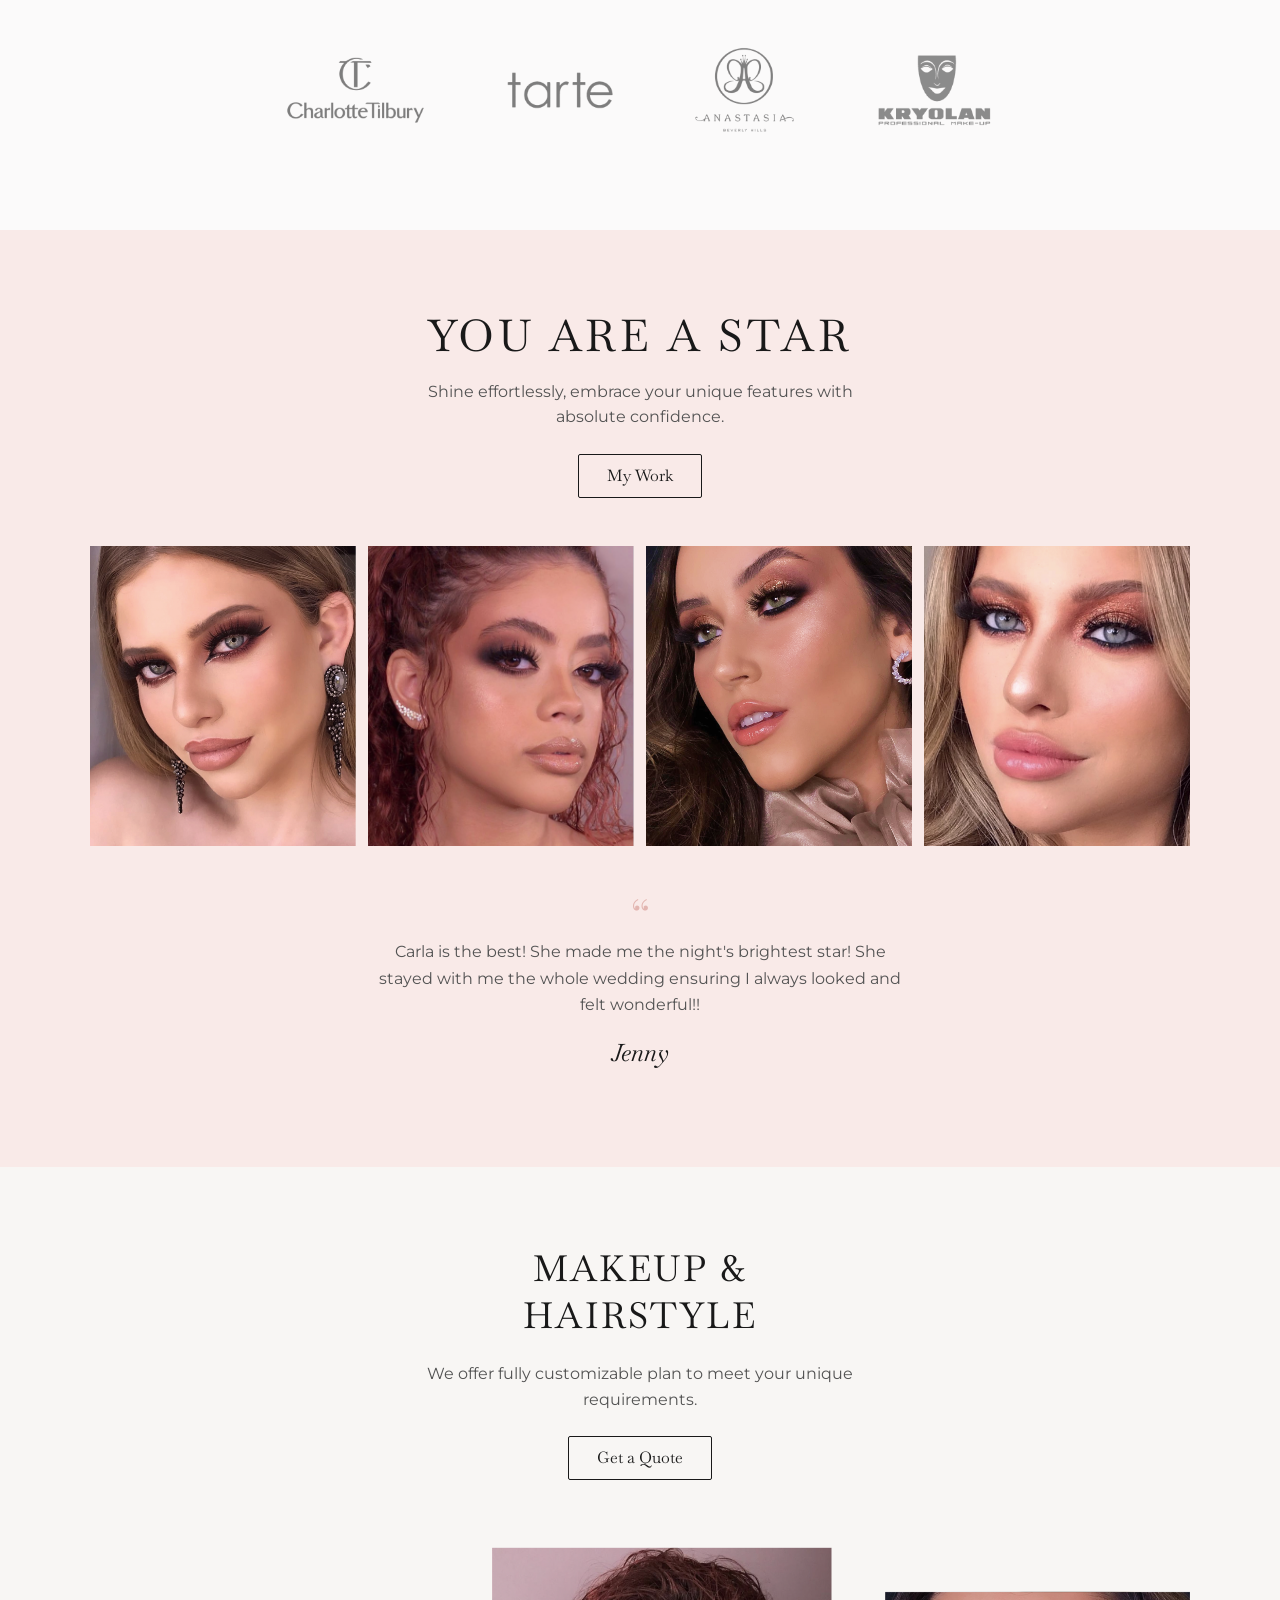
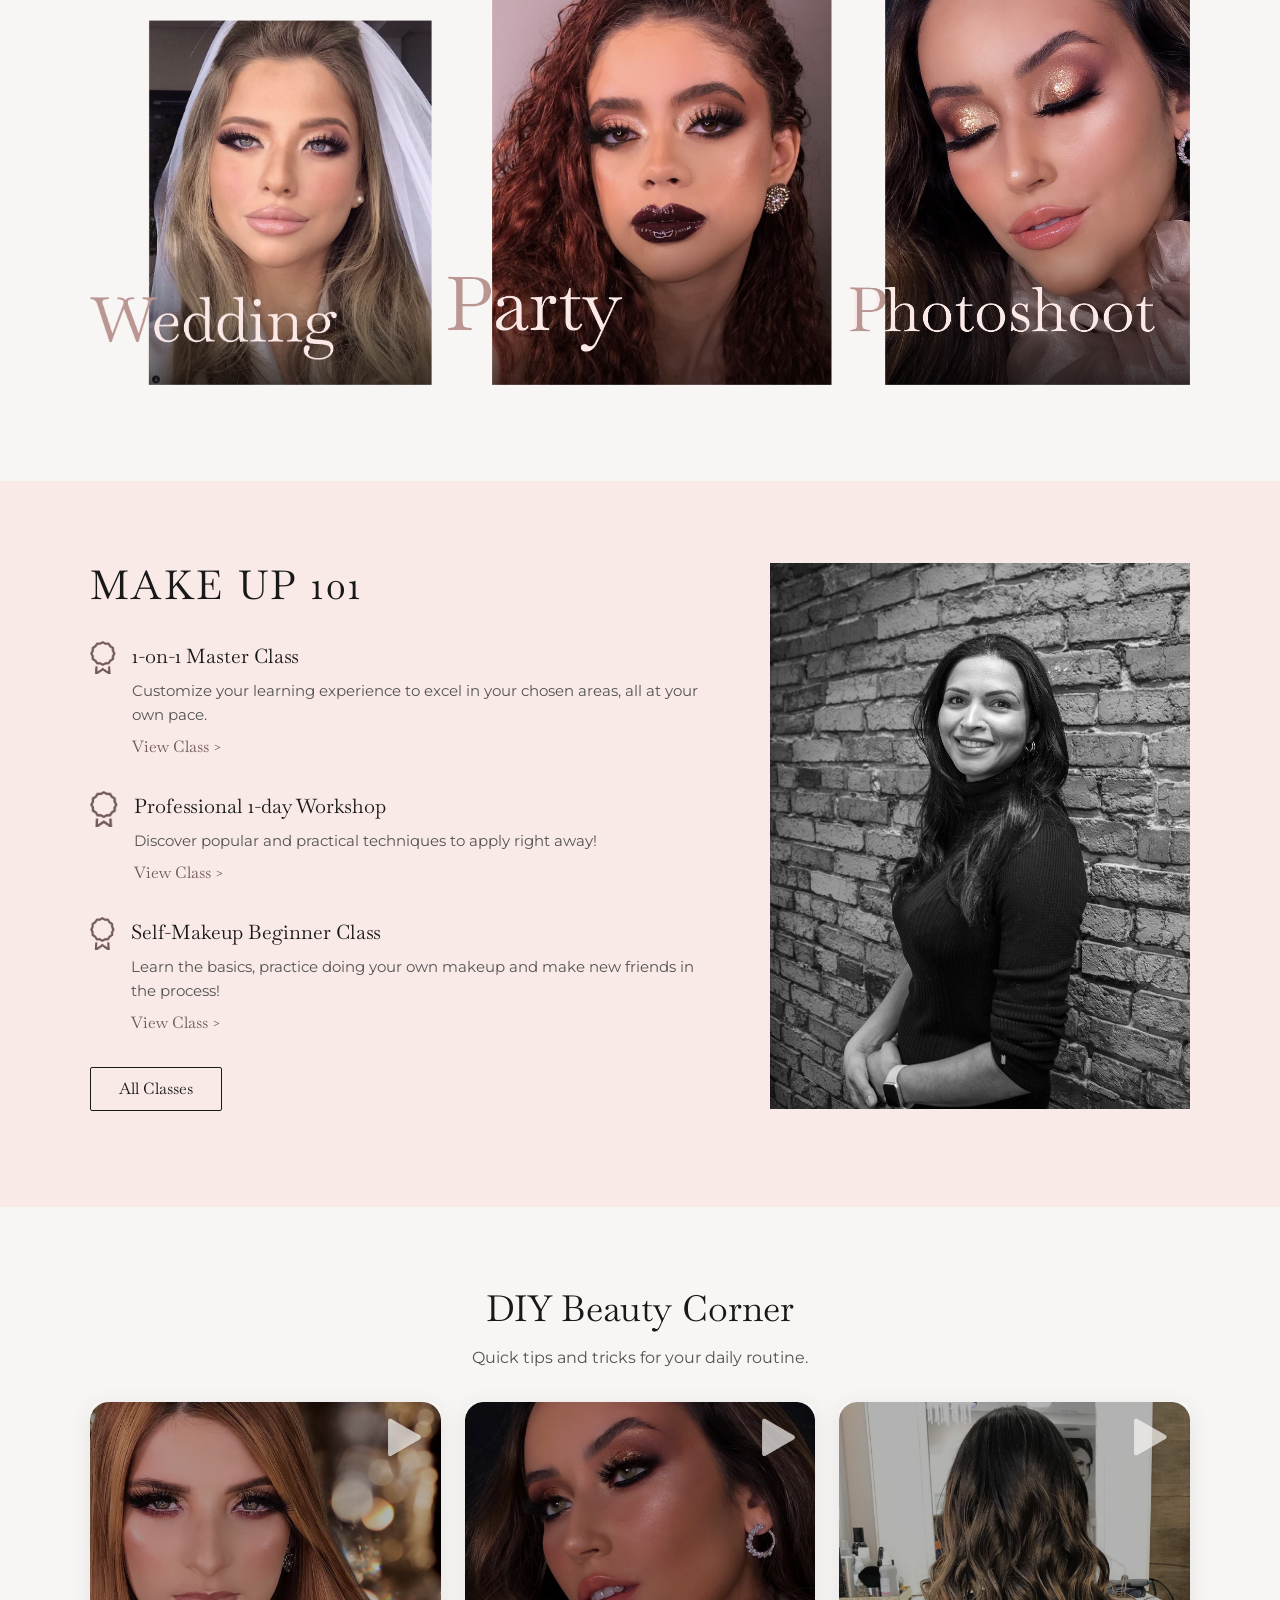
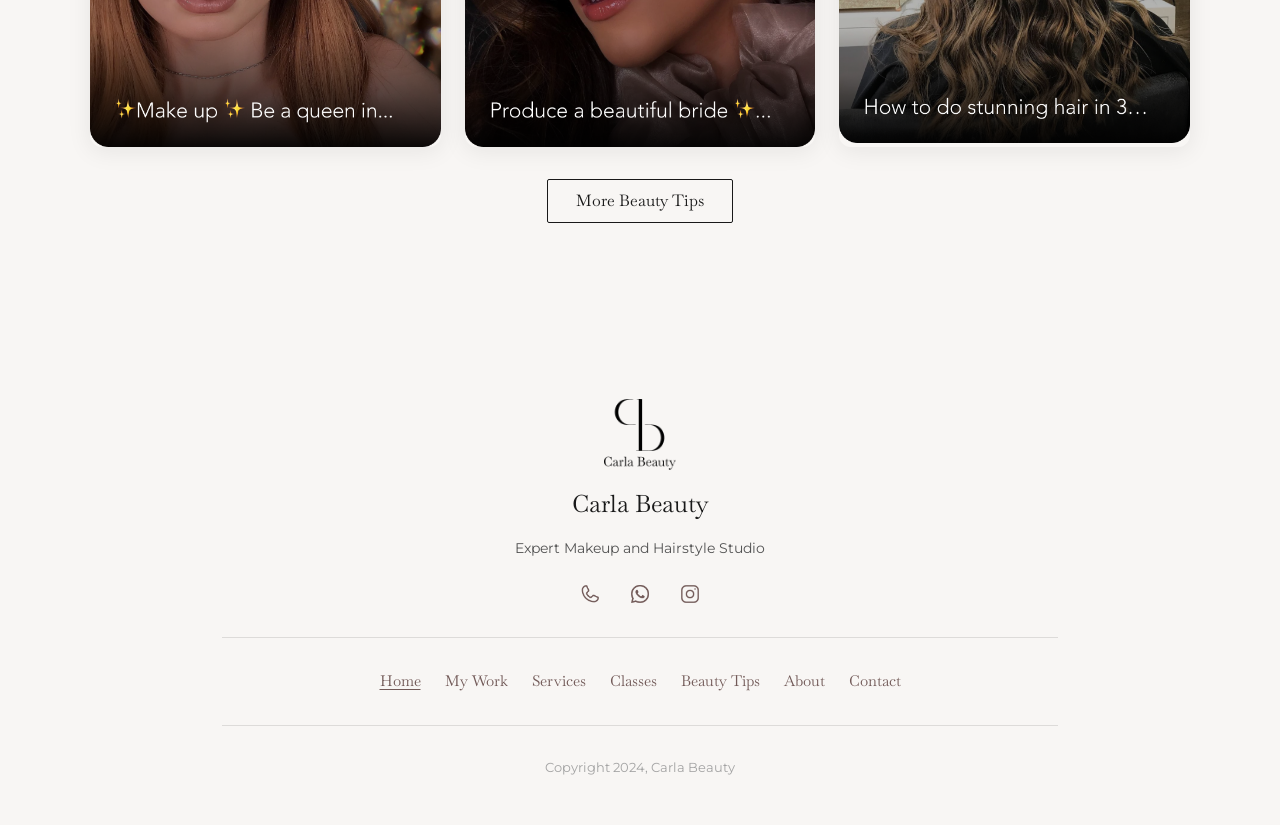
==== commit c932ab80: "css and classes cleanup" ====
--- a/index.html
+++ b/index.html
@@ -10,24 +10,15 @@
     <link rel="stylesheet" href="css/pages/home.css" />
   </head>
   <body class="page-home">
-    <!-- HEADER / NAV BAR -->
     <header class="site-header site-header--split">
       <div class="site-header__inner site-header__inner--split">
         <button type="button" class="site-header__burger" id="menu-open">
-          <img
-            class="site-header__burger-icon"
-            src="assets/images/icon-burger.png"
-            width="22"
-            height="16"
-            alt=""
-          />
+          <img src="assets/images/icon-burger.png" width="22" height="16" />
         </button>
 
         <nav class="site-nav site-nav--left site-nav--desktop">
           <ul>
-            <li>
-              <a href="index.html" class="is-current">Home</a>
-            </li>
+            <li><a href="index.html" class="is-current">Home</a></li>
             <li><a href="portfolio.html">My Work</a></li>
             <li><a href="services.html">Services</a></li>
             <li><a href="academy.html">Classes</a></li>
@@ -35,12 +26,7 @@
         </nav>
 
         <a class="site-logo site-logo--mark" href="index.html">
-          <img
-            src="assets/images/squared-logo.png"
-            width="120"
-            height="120"
-            alt="Carla Beauty — Home"
-          />
+          <img src="assets/images/squared-logo.png" width="120" height="120" />
         </a>
 
         <nav class="site-nav site-nav--right site-nav--desktop">
@@ -55,13 +41,7 @@
                 rel="noopener noreferrer"
                 target="_blank"
               >
-                <img
-                  class="site-nav__ig"
-                  src="assets/images/icon-instagram.png"
-                  width="20"
-                  height="20"
-                  alt=""
-                />
+                <img src="assets/images/icon-instagram.png" width="20" height="20" />
               </a>
             </li>
           </ul>
@@ -73,44 +53,24 @@
           rel="noopener noreferrer"
           target="_blank"
         >
-          <img
-            class="site-header__ig-mobile-icon"
-            src="assets/images/icon-instagram.png"
-            width="22"
-            height="22"
-            alt=""
-          />
+          <img src="assets/images/icon-instagram.png" width="22" height="22" />
         </a>
       </div>
     </header>
 
-    <!-- Full-screen mobile menu -->
     <div class="mobile-menu" id="mobile-menu" hidden>
       <div class="mobile-menu__panel">
         <button type="button" class="mobile-menu__close" id="menu-close">
-          <img
-            class="mobile-menu__close-icon"
-            src="assets/images/icon-x.png"
-            width="22"
-            height="22"
-            alt=""
-          />
+          <img src="assets/images/icon-x.png" width="22" height="22" />
         </button>
 
         <a class="mobile-menu__logo" href="index.html">
-          <img
-            src="assets/images/squared-logo.png"
-            width="120"
-            height="120"
-            alt="Carla Beauty — Home"
-          />
+          <img src="assets/images/squared-logo.png" width="120" height="120" />
         </a>
 
         <nav class="mobile-menu__nav">
           <ul>
-            <li>
-              <a href="index.html" data-menu-link class="is-current">Home</a>
-            </li>
+            <li><a href="index.html" data-menu-link class="is-current">Home</a></li>
             <li><a href="portfolio.html" data-menu-link>My Work</a></li>
             <li><a href="services.html" data-menu-link>Services</a></li>
             <li><a href="academy.html" data-menu-link>Classes</a></li>
@@ -123,27 +83,10 @@
         <div class="mobile-menu__footer">
           <div class="mobile-menu__social">
             <a class="mobile-menu__social-link" href="tel:+16045550100">
-              <img
-                class="mobile-menu__social-img"
-                src="assets/images/icon-phone.png"
-                width="24"
-                height="24"
-                alt=""
-              />
-            </a>
-            <a
-              class="mobile-menu__social-link"
-              href="https://wa.me/"
-              rel="noopener noreferrer"
-              target="_blank"
-            >
-              <img
-                class="mobile-menu__social-img"
-                src="assets/images/icon-whatsapp.png"
-                width="24"
-                height="24"
-                alt=""
-              />
+              <img src="assets/images/icon-phone.png" width="24" height="24" />
+            </a>
+            <a class="mobile-menu__social-link" href="https://wa.me/" rel="noopener noreferrer" target="_blank">
+              <img src="assets/images/icon-whatsapp.png" width="24" height="24" />
             </a>
             <a
               class="mobile-menu__social-link"
@@ -151,13 +94,7 @@
               rel="noopener noreferrer"
               target="_blank"
             >
-              <img
-                class="mobile-menu__social-img"
-                src="assets/images/icon-instagram.png"
-                width="24"
-                height="24"
-                alt=""
-              />
+              <img src="assets/images/icon-instagram.png" width="24" height="24" />
             </a>
           </div>
           <p class="mobile-menu__tagline">Expert Makeup and Hairstyle Studio</p>
@@ -166,26 +103,23 @@
     </div>
 
     <main id="main" class="site-main site-main--home">
-      <!-- HERO SECTION -->
       <section class="home-hero">
         <div class="home-hero__bg"></div>
         <div class="home-hero__content">
-          <h1 id="home-hero-heading" class="visually-hidden">Carla Beauty</h1>
+          <h1 class="visually-hidden">Carla Beauty</h1>
           <img
             class="home-hero__script"
             src="assets/images/home/Scripted%20Text%20-%20Carla%20Beauty.png"
             width="610"
             height="190"
-            alt="Carla Beauty"
           />
           <p class="home-hero__tagline">
             Vancouver's go-to makeup and hairstyle, with a Brazilian twist
           </p>
-          <a class="home-hero__cta" href="contact.html">Free Consultation</a>
-        </div>
-      </section>
-
-      <!-- ABOUT SECTION -->
+          <a class="btn btn--hero" href="contact.html">Free Consultation</a>
+        </div>
+      </section>
+
       <section class="home-about">
         <div class="home-about__inner">
           <div class="home-about__media">
@@ -195,8 +129,6 @@
                 src="assets/images/home/Profile%20Picture.jpg"
                 width="480"
                 height="600"
-                alt="Portrait of the makeup artist"
-                loading="lazy"
               />
             </div>
             <div class="home-about__badge">
@@ -207,97 +139,55 @@
 
           <div class="home-about__copy">
             <p class="home-about__monogram">
-              <img
-                src="assets/images/squared-logo.png"
-                width="56"
-                height="56"
-                alt=""
-              />
+              <img src="assets/images/squared-logo.png" width="56" height="56" />
             </p>
-            <h2 id="home-about-heading" class="home-about__title">
-              Professional Makeup &amp; Hairstyle Artist
-            </h2>
+            <h2 class="home-about__title">Professional Makeup &amp; Hairstyle Artist</h2>
             <p class="home-about__body">
               10+ years creating stunning looks for weddings and special occasions.
             </p>
             <div class="home-about__actions">
-              <a class="home-about__btn" href="about.html">About Me</a>
+              <a class="btn btn--sans" href="about.html">About Me</a>
               <img
                 class="home-about__signature"
                 src="assets/images/home/CarlaBeatriz%20Signature.png"
                 width="200"
                 height="48"
-                alt="Carla Beatriz"
-                loading="lazy"
               />
             </div>
           </div>
         </div>
       </section>
 
-      <!-- BRANDS SECTION -->
       <section class="brands">
         <div class="brands__inner">
-          <h2 id="brands-heading" class="brands__title">
+          <h2 class="brands__title">
             <span class="brands__line"></span>
             <span class="brands__label">Our Brands</span>
             <span class="brands__line"></span>
           </h2>
-
-            <img
-              src="assets/images/home/our-brands.png"
-              width="1100"
-              height="360"
-              alt="Brand partners: MAC, Lancôme, Inglot, Laura Mercier, Charlotte Tilbury, Tarte, Anastasia Beverly Hills, Kryolan"
-              loading="lazy"
-            />
-        </div>
-      </section>
-
-      <!-- MY WORK / YOU ARE A STAR SECTION -->
+          <img src="assets/images/home/our-brands.png" width="1100" height="360" />
+        </div>
+      </section>
+
       <section class="home-star">
         <div class="home-star__inner">
-          <h2 id="home-star-heading" class="home-star__title">You are a star</h2>
+          <h2 class="home-star__title">You are a star</h2>
           <p class="home-star__lede">
             Shine effortlessly, embrace your unique features with absolute confidence.
           </p>
-          <a class="home-star__btn" href="portfolio.html">My Work</a>
+          <a class="btn" href="portfolio.html">My Work</a>
 
           <div class="home-star__gallery">
-            <img
-              src="assets/images/home/gallery-1.jpg"
-              width="400"
-              height="300"
-              alt="Makeup look gallery image 1"
-              loading="lazy"
-            />
-            <img
-              src="assets/images/home/gallery-2.jpg"
-              width="400"
-              height="300"
-              alt="Makeup look gallery image 2"
-              loading="lazy"
-            />
-            <img
-              src="assets/images/home/gallery-3.jpg"
-              width="400"
-              height="300"
-              alt="Makeup look gallery image 3"
-              loading="lazy"
-            />
-            <img
-              src="assets/images/home/gallery-4.jpg"
-              width="400"
-              height="300"
-              alt="Makeup look gallery image 4"
-              loading="lazy"
-            />
+            <img src="assets/images/home/gallery-1.jpg" width="400" height="300" />
+            <img src="assets/images/home/gallery-2.jpg" width="400" height="300" />
+            <img src="assets/images/home/gallery-3.jpg" width="400" height="300" />
+            <img src="assets/images/home/gallery-4.jpg" width="400" height="300" />
           </div>
 
           <figure class="home-star__testimonial">
             <blockquote class="home-star__quote">
               <span class="home-star__quote-mark">“</span>
-              Carla is the best! She made me the nights brightest star! She stayed with me
+              Carla is the best! She made me the night's brightest star! She stayed with me
               the whole wedding ensuring I always looked and felt wonderful!!
             </blockquote>
             <figcaption class="home-star__quote-name">Jenny</figcaption>
@@ -305,17 +195,16 @@
         </div>
       </section>
 
-      <!-- SERVICES SECTION -->
       <section class="home-services">
         <div class="home-services__inner">
-          <h2 id="home-services-heading" class="home-services__title">
+          <h2 class="home-services__title">
             <span class="home-services__title-line">Makeup &amp;</span>
             <span class="home-services__title-line">Hairstyle</span>
           </h2>
           <p class="home-services__lede">
             We offer fully customizable plan to meet your unique requirements.
           </p>
-          <a class="home-services__btn" href="services.html">Get a Quote</a>
+          <a class="btn" href="services.html">Get a Quote</a>
 
           <div class="home-services__grid">
             <img
@@ -323,43 +212,31 @@
               src="assets/images/home/category-1-party.png"
               width="400"
               height="560"
-              alt="Party makeup and hairstyle"
-              loading="lazy"
             />
             <img
               class="home-services__cat home-services__cat--wedding"
               src="assets/images/home/category-2-wedding.png"
               width="400"
               height="640"
-              alt="Wedding makeup and hairstyle"
-              loading="lazy"
             />
             <img
               class="home-services__cat home-services__cat--shoot"
               src="assets/images/home/category-3-photoshoot.png"
               width="400"
               height="560"
-              alt="Photoshoot makeup and hairstyle"
-              loading="lazy"
             />
           </div>
         </div>
       </section>
 
-      <!-- ACADEMY SECTION (101 CLASS) -->
       <section class="home-academy">
         <div class="home-academy__inner">
           <div class="home-academy__content">
-            <h2 id="home-academy-heading" class="home-academy__title">Make Up 101</h2>
+            <h2 class="home-academy__title">Make Up 101</h2>
             <ul class="home-academy__list">
               <li class="home-academy__item">
                 <span class="home-academy__item-icon">
-                  <img
-                    src="assets/images/icon-ribbon.png"
-                    width="28"
-                    height="28"
-                    alt=""
-                  />
+                  <img src="assets/images/icon-ribbon.png" width="28" height="28" />
                 </span>
                 <div class="home-academy__item-body">
                   <h3 class="home-academy__item-title">1-on-1 Master Class</h3>
@@ -371,12 +248,7 @@
               </li>
               <li class="home-academy__item">
                 <span class="home-academy__item-icon">
-                  <img
-                    src="assets/images/icon-ribbon.png"
-                    width="28"
-                    height="28"
-                    alt=""
-                  />
+                  <img src="assets/images/icon-ribbon.png" width="28" height="28" />
                 </span>
                 <div class="home-academy__item-body">
                   <h3 class="home-academy__item-title">Professional 1-day Workshop</h3>
@@ -388,12 +260,7 @@
               </li>
               <li class="home-academy__item">
                 <span class="home-academy__item-icon">
-                  <img
-                    src="assets/images/icon-ribbon.png"
-                    width="28"
-                    height="28"
-                    alt=""
-                  />
+                  <img src="assets/images/icon-ribbon.png" width="28" height="28" />
                 </span>
                 <div class="home-academy__item-body">
                   <h3 class="home-academy__item-title">Self-Makeup Beginner Class</h3>
@@ -404,7 +271,7 @@
                 </div>
               </li>
             </ul>
-            <a class="home-academy__btn-all" href="academy.html">All Classes</a>
+            <a class="btn" href="academy.html">All Classes</a>
           </div>
           <div class="home-academy__media">
             <img
@@ -412,78 +279,45 @@
               src="assets/images/home/portrait.jpg"
               width="520"
               height="700"
-              alt="Portrait of Carla at a makeup session"
-              loading="lazy"
             />
           </div>
         </div>
       </section>
 
-      <!-- DIY BEAUTY TIPS SECTION -->
       <section class="home-diy">
         <div class="home-diy__inner">
-          <h2 id="home-diy-heading" class="home-diy__title">DIY Beauty Corner</h2>
+          <h2 class="home-diy__title">DIY Beauty Corner</h2>
           <p class="home-diy__subtitle">Quick tips and tricks for your daily routine.</p>
           <div class="home-diy__grid">
             <a class="home-diy__card" href="beauty-tips.html">
-              <img
-                src="assets/images/home/video-1.png"
-                width="400"
-                height="300"
-                alt="Beauty tip video: makeup tutorial preview"
-                loading="lazy"
-              />
+              <img src="assets/images/home/video-1.png" width="400" height="300" />
             </a>
             <a class="home-diy__card" href="beauty-tips.html">
-              <img
-                src="assets/images/home/video-2.png"
-                width="400"
-                height="300"
-                alt="Beauty tip video: bridal look preview"
-                loading="lazy"
-              />
+              <img src="assets/images/home/video-2.png" width="400" height="300" />
             </a>
             <a class="home-diy__card" href="beauty-tips.html">
-              <img
-                src="assets/images/home/video-3.png"
-                width="400"
-                height="300"
-                alt="Beauty tip video: hair styling preview"
-                loading="lazy"
-              />
-            </a>
-          </div>
-          <a class="home-diy__btn" href="beauty-tips.html">More Beauty Tips</a>
+              <img src="assets/images/home/video-3.png" width="400" height="300" />
+            </a>
+          </div>
+          <a class="btn" href="beauty-tips.html">More Beauty Tips</a>
         </div>
       </section>
     </main>
 
-    <!-- FOOTER SECTION -->
-    <footer class="site-footer site-footer--home">
+    <footer class="site-footer">
       <div class="site-footer__inner">
         <div class="site-footer__brand">
           <a class="site-footer__logo-link" href="index.html">
-            <img
-              class="site-footer__logo-img"
-              src="assets/images/squared-logo.png"
-              width="72"
-              height="72"
-              alt=""
-            />
+            <img src="assets/images/squared-logo.png" width="72" height="72" />
             <span class="site-footer__wordmark">Carla Beauty</span>
           </a>
           <p class="site-footer__tagline">Expert Makeup and Hairstyle Studio</p>
           <div class="site-footer__socials">
             <a class="site-footer__social" href="tel:+16045550100">
-              <img src="assets/images/icon-phone.png" width="22" height="22" alt="" />
-            </a>
-            <a
-              class="site-footer__social"
-              href="https://wa.me/"
-              rel="noopener noreferrer"
-              target="_blank"
-            >
-              <img src="assets/images/icon-whatsapp.png" width="22" height="22" alt="" />
+              <img src="assets/images/icon-phone.png" width="22" height="22" />
+            </a>
+            <a class="site-footer__social" href="https://wa.me/" rel="noopener noreferrer" target="_blank">
+              <img src="assets/images/icon-whatsapp.png" width="22" height="22" />
             </a>
             <a
               class="site-footer__social"
@@ -491,7 +325,7 @@
               rel="noopener noreferrer"
               target="_blank"
             >
-              <img src="assets/images/icon-instagram.png" width="22" height="22" alt="" />
+              <img src="assets/images/icon-instagram.png" width="22" height="22" />
             </a>
           </div>
         </div>
--- a/css/global.css
+++ b/css/global.css
@@ -7,10 +7,9 @@
 /* Using Montserrat instead of Avenir (not in Google Fonts) */
 @import url("https://fonts.googleapis.com/css2?family=Baskervville:ital@0;1&family=Montserrat:ital,wght@0,400;0,500;0,600;1,400&display=swap");
 
+/* Site variables */
 :root {
-  --bp-desktop: 1280px;
-
-  /* BC Beauty palette (style guide) */
+  /* BC Beauty palette / style guide */
   --color-brand-black: #191919;
   --color-bold-main: #725a58;
   --color-accent-pink: #e3b6b1;
@@ -47,10 +46,6 @@
   box-sizing: border-box;
 }
 
-html {
-  -webkit-text-size-adjust: 100%;
-}
-
 body {
   margin: 0;
   min-height: 100vh;
@@ -77,6 +72,52 @@
 
 a:hover {
   color: var(--color-bold-main);
+}
+
+.btn {
+  display: inline-flex;
+  align-items: center;
+  justify-content: center;
+  min-height: 2.75rem;
+  padding: 0 1.75rem;
+  font-family: var(--font-serif);
+  font-size: 1rem;
+  font-weight: 400;
+  line-height: 1.5;
+  color: var(--color-brand-black);
+  text-decoration: none;
+  border: 1px solid var(--color-brand-black);
+  border-radius: 2px;
+  background: transparent;
+  transition: background-color 0.2s ease, color 0.2s ease;
+}
+
+.btn:hover {
+  background: var(--color-brand-black);
+  color: var(--color-paper-white);
+}
+
+.btn--sans {
+  font-family: var(--font-sans);
+  font-size: 1.125rem;
+  font-weight: 500;
+  padding: 0 1.5rem;
+}
+
+.btn--hero {
+  margin-top: var(--space-xs);
+  min-height: unset;
+  padding: 0.65rem 1.5rem;
+  font-family: var(--font-sans);
+  font-size: 1.125rem;
+  font-weight: 500;
+  color: var(--color-paper-white);
+  border-color: rgba(251, 250, 250, 0.85);
+}
+
+.btn--hero:hover {
+  background: rgba(251, 250, 250, 0.12);
+  color: var(--color-paper-white);
 }
 
 /* Mobile-first: default styles apply below 1280px */
@@ -106,10 +147,6 @@
   text-decoration: none;
 }
 
-.site-logo:hover {
-  color: var(--color-text);
-}
-
 .site-nav ul {
   list-style: none;
   margin: 0;
@@ -143,10 +180,10 @@
 
 .site-footer {
   margin-top: auto;
-  padding: var(--space-md);
-  border-top: 1px solid rgba(0, 0, 0, 0.08);
+  padding: 0;
+  border-top: none;
+  background: var(--color-pale-white);
   font-size: 0.875rem;
-  color: var(--color-text-muted);
   text-align: center;
 }
 
@@ -191,11 +228,11 @@
   cursor: pointer;
 }
 
-.site-header__burger:hover .site-header__burger-icon {
+.site-header__burger:hover img {
   opacity: 0.75;
 }
 
-.site-header__burger-icon {
+.site-header__burger img {
   display: block;
   width: 22px;
   height: auto;
@@ -211,11 +248,11 @@
   text-decoration: none;
 }
 
-.site-header__ig-mobile:hover .site-header__ig-mobile-icon {
+.site-header__ig-mobile:hover img {
   opacity: 0.75;
 }
 
-.site-header__ig-mobile-icon {
+.site-header__ig-mobile img {
   display: block;
   width: 22px;
   height: auto;
@@ -232,26 +269,6 @@
   display: block;
   width: 80px;
   height: auto;
-}
-
-@media (min-width: 1280px) {
-  .site-header__inner--split {
-    display: flex;
-    flex-direction: row;
-    flex-wrap: nowrap;
-    align-items: center;
-    justify-content: center;
-    gap: 80px;
-  }
-
-  .site-header__burger,
-  .site-header__ig-mobile {
-    display: none;
-  }
-
-  .site-logo--mark {
-    justify-self: auto;
-  }
 }
 
 @media (max-width: 1279.98px) {
@@ -305,11 +322,11 @@
   text-decoration: none;
 }
 
-.site-header--split .site-nav__social:hover .site-nav__ig {
+.site-header--split .site-nav__social:hover img {
   opacity: 0.75;
 }
 
-.site-header--split .site-nav__ig {
+.site-header--split .site-nav__social img {
   display: block;
   width: 20px;
   height: auto;
@@ -358,11 +375,11 @@
   justify-content: center;
 }
 
-.mobile-menu__close:hover .mobile-menu__close-icon {
+.mobile-menu__close:hover img {
   opacity: 0.75;
 }
 
-.mobile-menu__close-icon {
+.mobile-menu__close img {
   display: block;
   width: 22px;
   height: auto;
@@ -433,11 +450,11 @@
   text-decoration: none;
 }
 
-.mobile-menu__social-link:hover .mobile-menu__social-img {
+.mobile-menu__social-link:hover img {
   opacity: 0.75;
 }
 
-.mobile-menu__social-img {
+.mobile-menu__social-link img {
   display: block;
   width: 24px;
   height: auto;
@@ -452,19 +469,7 @@
   color: var(--color-dark-grey);
 }
 
-@media (min-width: 1280px) {
-  .mobile-menu {
-    display: none !important;
-  }
-}
-
-/* —— Expanded footer (shared with home) —— */
-
-.site-footer--home {
-  border-top: none;
-  padding: 0;
-  background: var(--color-pale-white);
-}
+/* —— Site footer (same markup on all pages) —— */
 
 .site-footer__inner {
   max-width: 900px;
@@ -490,7 +495,7 @@
   opacity: 0.85;
 }
 
-.site-footer__logo-img {
+.site-footer__logo-link img {
   display: block;
   width: 72px;
   height: auto;
@@ -585,39 +590,6 @@
   line-height: 1.2;
 }
 
-
-.site-header {
-  padding: var(--space-md) var(--space-lg);
-}
-
-.site-header__inner--split {
-  padding: 1rem var(--space-lg);
-}
-
-.site-main {
-  padding: var(--space-xl) var(--space-lg);
-}
-
-.page-title {
-  font-size: 2.25rem;
-}
-
-.site-footer__inner {
-  padding: 5rem var(--space-lg) var(--space-xl);
-}
-
-.site-footer__nav-list {
-  display: flex;
-  flex-wrap: wrap;
-  justify-content: center;
-  gap: 0.5rem 1.5rem;
-  max-width: none;
-  grid-template-columns: unset;
-  grid-template-rows: unset;
-  grid-auto-flow: unset;
-  justify-items: unset;
-}
-
 /* ================================
   BRANDS SECTION
 ================================ */
@@ -658,11 +630,64 @@
 }
 
 
-/* ================================
-  DESKTOP OVERRIDES (1280px+)
-================================ */
+/* --------------------------------------------------------------------------
+   Desktop only (1280px+): one query for header chrome, mobile menu hide,
+   main/footer spacing, and a few inner-page blocks (about, booking, etc.).
+   Below that width, see max-width block above for split-header mobile rules.
+   -------------------------------------------------------------------------- */
 
 @media (min-width: 1280px) {
+  .site-header {
+    padding: var(--space-md) var(--space-lg);
+  }
+
+  .site-header__inner--split {
+    display: flex;
+    flex-direction: row;
+    flex-wrap: nowrap;
+    align-items: center;
+    justify-content: center;
+    gap: 80px;
+    padding: 1rem var(--space-lg);
+  }
+
+  .site-header__burger,
+  .site-header__ig-mobile {
+    display: none;
+  }
+
+  .site-logo--mark {
+    justify-self: auto;
+  }
+
+  .mobile-menu {
+    display: none !important;
+  }
+
+  .site-main {
+    padding: var(--space-xl) var(--space-lg);
+  }
+
+  .page-title {
+    font-size: 2.25rem;
+  }
+
+  .site-footer__inner {
+    padding: 5rem var(--space-lg) var(--space-xl);
+  }
+
+  .site-footer__nav-list {
+    display: flex;
+    flex-wrap: wrap;
+    justify-content: center;
+    gap: 0.5rem 1.5rem;
+    max-width: none;
+    grid-template-columns: unset;
+    grid-template-rows: unset;
+    grid-auto-flow: unset;
+    justify-items: unset;
+  }
+
   .beauty-tips__grid {
     grid-template-columns: repeat(3, 1fr);
     gap: 30px;
